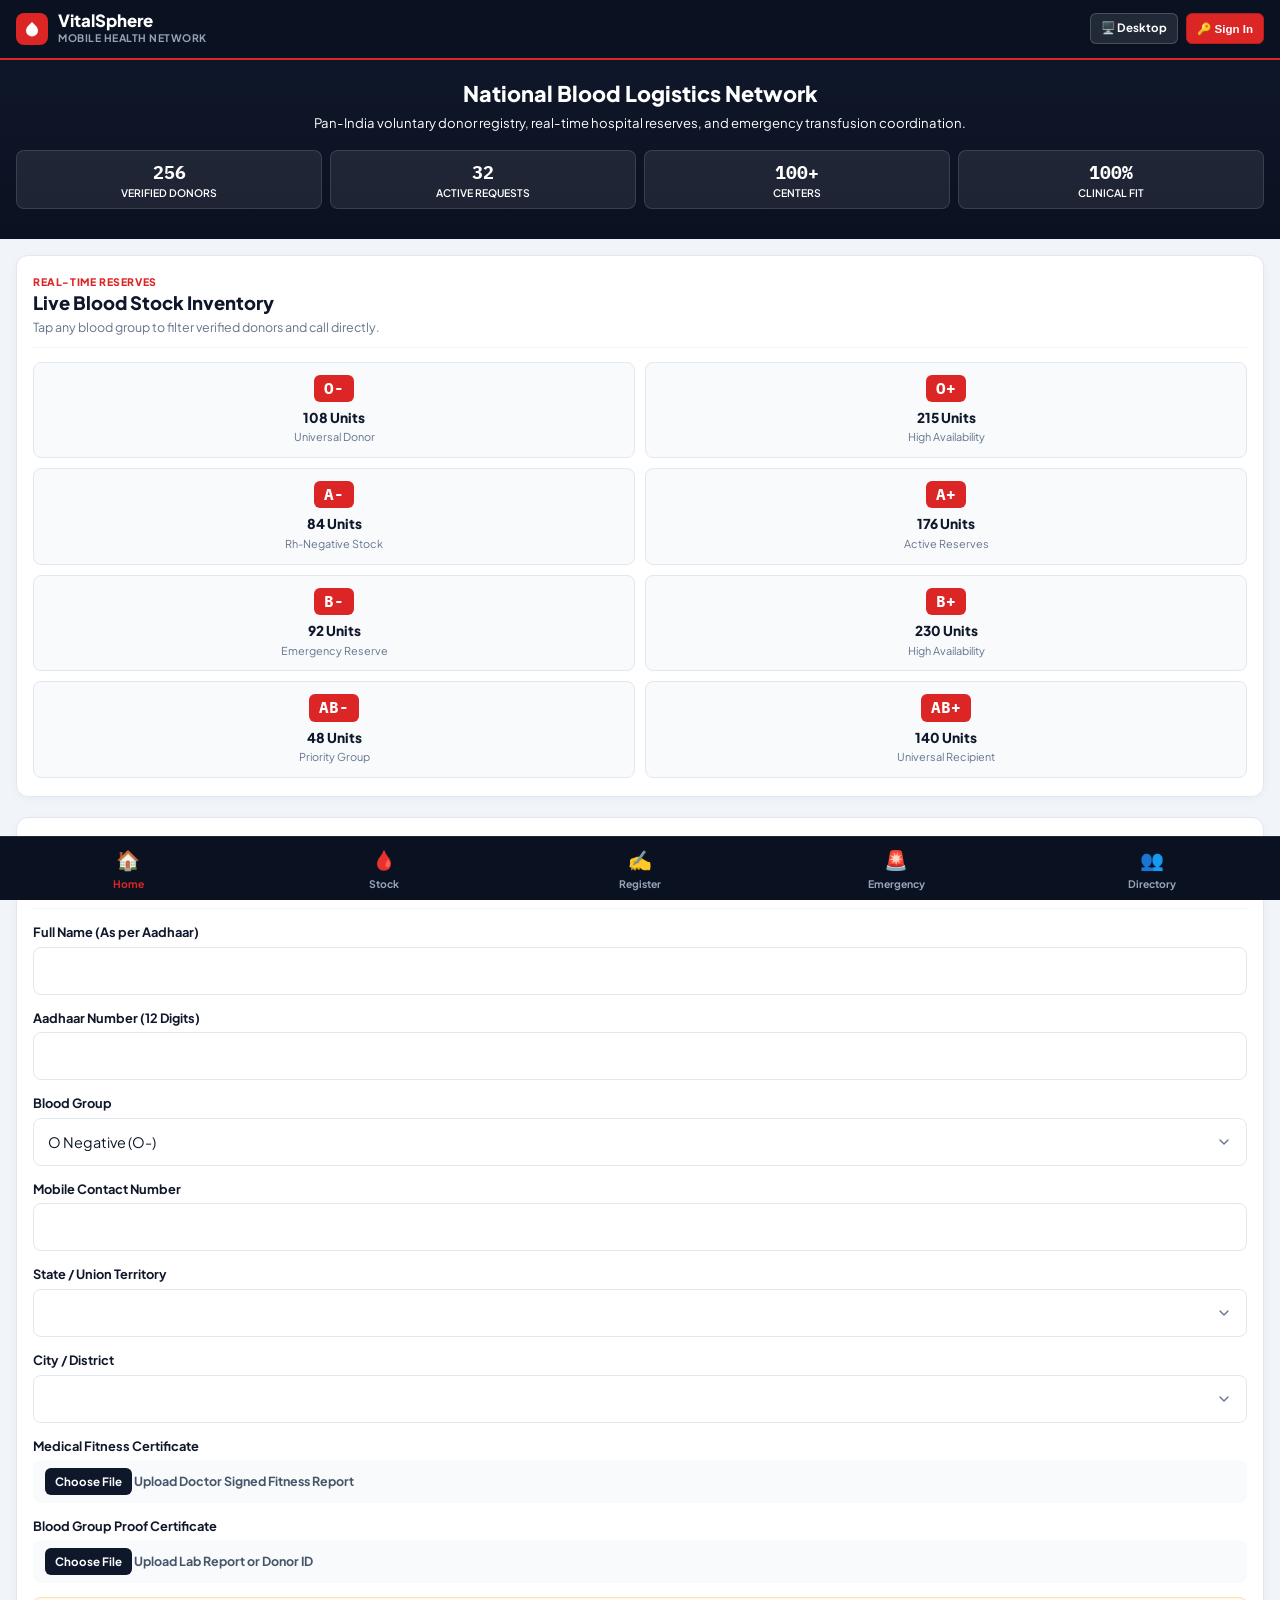
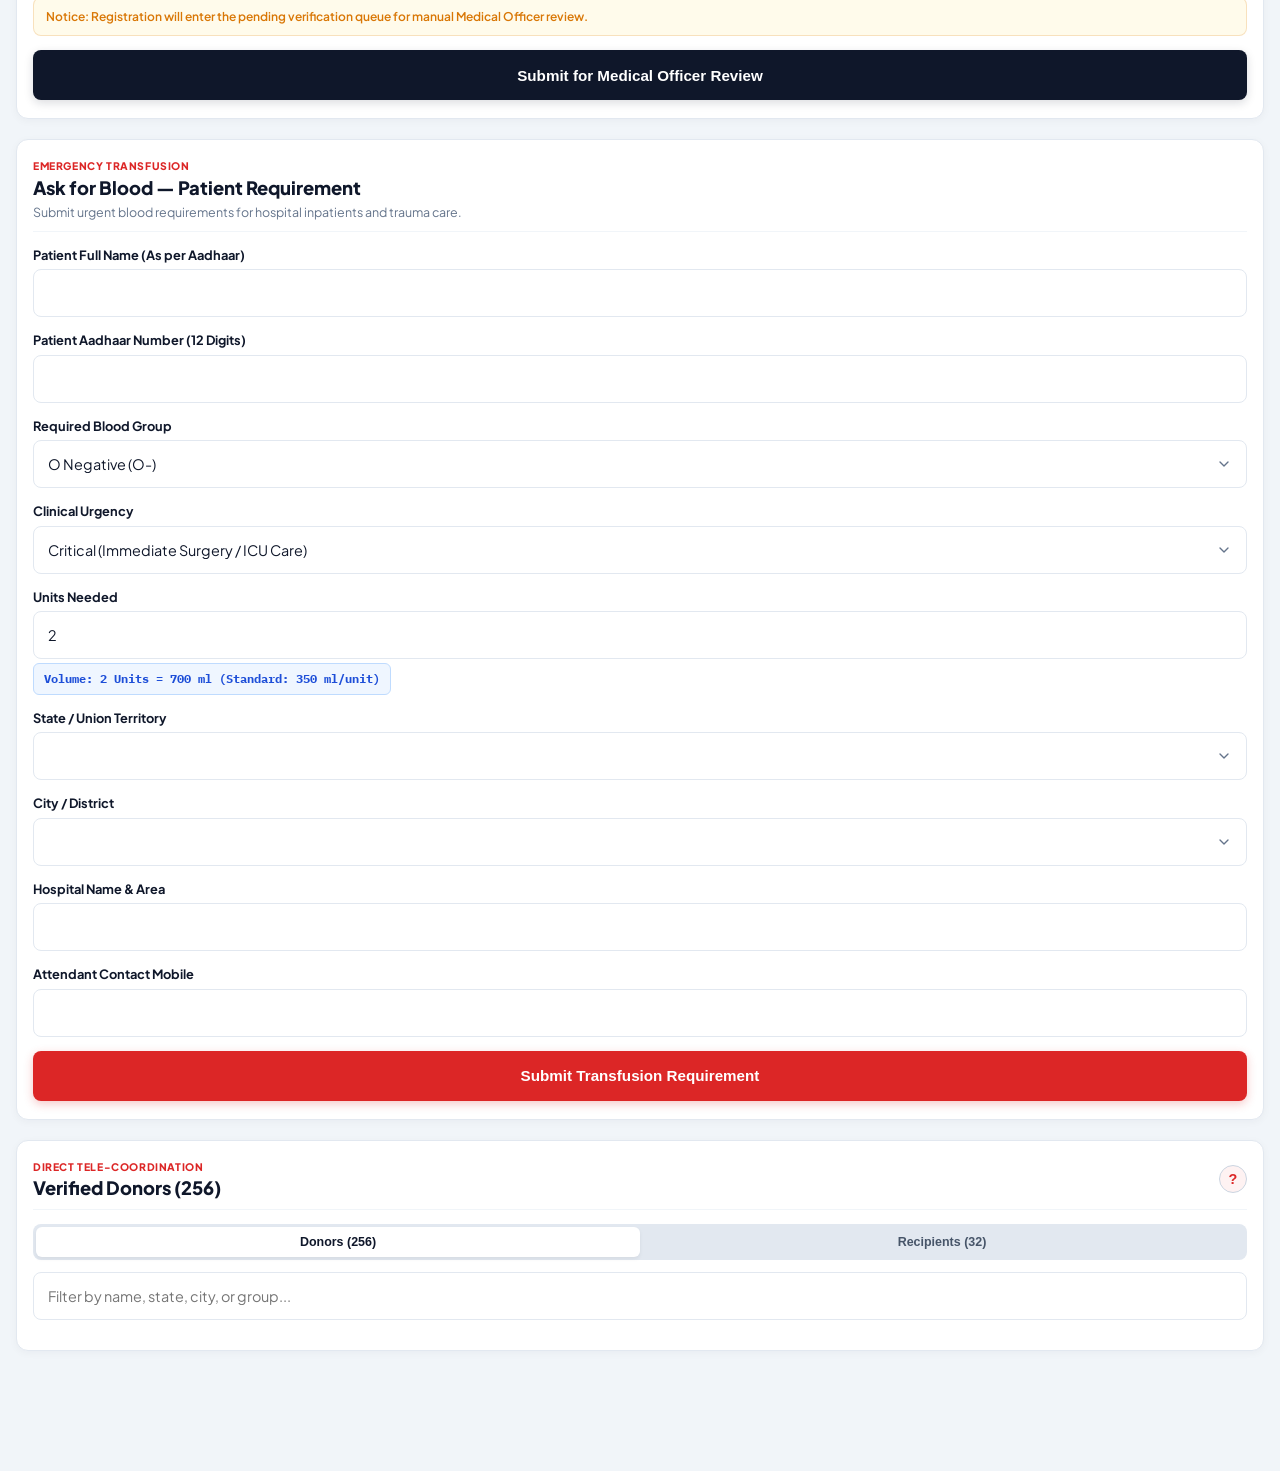
==== public/m/index.html @ 828d8de0 "VitalSphere: Blood Donation & Healthcare Coordination Platform" ====
<!DOCTYPE html>
<html lang="en">
<head>
  <meta charset="UTF-8" />
  <meta name="viewport" content="width=device-width, initial-scale=1.0, maximum-scale=1.0, user-scalable=no, viewport-fit=cover" />
  <title>VitalSphere Mobile — Blood Donation & Logistics</title>

  <link rel="icon" type="image/svg+xml" href="/favicon.svg" />
  <link rel="preconnect" href="https://fonts.googleapis.com" />
  <link rel="preconnect" href="https://fonts.gstatic.com" crossorigin />
  <link href="https://fonts.googleapis.com/css2?family=Plus+Jakarta+Sans:wght@400;500;600;700;800&family=IBM+Plex+Mono:wght@500;600&display=swap" rel="stylesheet" />

  <style>
    :root {
      --navy-950: #0a1120;
      --navy-900: #0f172a;
      --navy-800: #1e293b;
      --slate-600: #475569;
      --slate-500: #64748b;
      --slate-400: #94a3b8;
      --slate-200: #e2e8f0;
      --slate-100: #f1f5f9;
      --slate-50: #f8fafc;
      --white: #ffffff;
      
      --red-600: #dc2626;
      --red-700: #b91c1c;
      --red-50: #fef2f2;
      
      --emerald-600: #059669;
      --emerald-50: #ecfdf5;
      --amber-600: #d97706;
      --amber-50: #fffbeb;
      --sky-600: #0284c7;

      --font-sans: 'Plus Jakarta Sans', -apple-system, BlinkMacSystemFont, "Segoe UI", Roboto, sans-serif;
      --font-mono: 'IBM Plex Mono', monospace;
    }

    * {
      box-sizing: border-box;
      margin: 0;
      padding: 0;
      -webkit-tap-highlight-color: transparent;
    }

    html {
      scroll-behavior: smooth;
    }

    body {
      background-color: #f1f5f9;
      color: var(--navy-900);
      font-family: var(--font-sans);
      line-height: 1.45;
      padding-bottom: 84px; /* Space for bottom tab bar */
      -webkit-font-smoothing: antialiased;
    }

    /* Top App Bar */
    .app-header {
      position: sticky;
      top: 0;
      z-index: 100;
      background: var(--navy-950);
      color: white;
      padding: 12px 16px;
      display: flex;
      align-items: center;
      justify-content: space-between;
      border-bottom: 2px solid var(--red-600);
      box-shadow: 0 2px 10px rgba(0, 0, 0, 0.15);
    }

    .brand-group {
      display: flex;
      align-items: center;
      gap: 10px;
    }

    .brand-icon {
      width: 32px;
      height: 32px;
      background: var(--red-600);
      border-radius: 8px;
      display: flex;
      align-items: center;
      justify-content: center;
    }

    .brand-title {
      font-size: 1.05rem;
      font-weight: 800;
      color: white;
      line-height: 1.1;
    }

    .brand-sub {
      font-size: 0.65rem;
      font-weight: 700;
      color: var(--slate-400);
      letter-spacing: 0.5px;
      text-transform: uppercase;
    }

    .header-actions {
      display: flex;
      gap: 8px;
    }

    .btn-header {
      background: rgba(255, 255, 255, 0.1);
      border: 1px solid rgba(255, 255, 255, 0.18);
      color: white;
      padding: 6px 10px;
      border-radius: 6px;
      font-size: 0.72rem;
      font-weight: 700;
      display: inline-flex;
      align-items: center;
      gap: 4px;
      text-decoration: none;
      cursor: pointer;
    }

    .btn-header.primary {
      background: var(--red-600);
      border-color: var(--red-700);
    }

    /* Authority Bar if active */
    .authority-pill-bar {
      background: #064e3b;
      color: #6ee7b7;
      padding: 8px 16px;
      font-size: 0.75rem;
      font-weight: 700;
      display: none;
      justify-content: space-between;
      align-items: center;
    }

    /* Hero Banner */
    .mobile-hero {
      background: linear-gradient(180deg, var(--navy-900) 0%, var(--navy-950) 100%);
      color: white;
      padding: 20px 16px;
      text-align: center;
    }

    .mobile-hero h1 {
      font-size: 1.35rem;
      font-weight: 800;
      margin-bottom: 6px;
      line-height: 1.25;
    }

    .mobile-hero p {
      font-size: 0.82rem;
      color: var(--slate-300);
      margin-bottom: 14px;
    }

    .stats-scroller {
      display: flex;
      gap: 8px;
      overflow-x: auto;
      padding: 4px 0 10px;
      -webkit-overflow-scrolling: touch;
      scrollbar-width: none;
    }
    .stats-scroller::-webkit-scrollbar { display: none; }

    .stat-chip {
      flex: 1;
      min-width: 95px;
      background: rgba(255, 255, 255, 0.08);
      border: 1px solid rgba(255, 255, 255, 0.12);
      border-radius: 8px;
      padding: 8px 6px;
      text-align: center;
    }

    .stat-chip-num {
      font-size: 1.15rem;
      font-weight: 800;
      color: white;
      font-family: var(--font-mono);
    }

    .stat-chip-lbl {
      font-size: 0.65rem;
      color: var(--slate-300);
      font-weight: 600;
      text-transform: uppercase;
    }

    /* Container */
    .mobile-content {
      padding: 16px;
    }

    /* Section Cards */
    .section-card {
      background: white;
      border-radius: 12px;
      border: 1px solid var(--slate-200);
      padding: 18px 16px;
      margin-bottom: 20px;
      box-shadow: 0 2px 8px rgba(15, 23, 42, 0.04);
      scroll-margin-top: 64px;
    }

    .section-title-wrap {
      margin-bottom: 14px;
      border-bottom: 1px solid var(--slate-100);
      padding-bottom: 10px;
    }

    .sec-tag {
      font-size: 0.65rem;
      font-weight: 800;
      color: var(--red-600);
      text-transform: uppercase;
      letter-spacing: 0.6px;
      display: block;
      margin-bottom: 2px;
    }

    .sec-title {
      font-size: 1.15rem;
      font-weight: 800;
      color: var(--navy-900);
      line-height: 1.25;
    }

    .sec-desc {
      font-size: 0.78rem;
      color: var(--slate-500);
      margin-top: 4px;
    }

    /* Stock Grid */
    .stock-grid {
      display: grid;
      grid-template-columns: 1fr 1fr;
      gap: 10px;
    }

    .stock-card {
      background: var(--slate-50);
      border: 1.5px solid var(--slate-200);
      border-radius: 8px;
      padding: 12px;
      text-align: center;
      cursor: pointer;
      transition: all 0.15s ease;
    }

    .stock-card:active {
      transform: scale(0.97);
      border-color: var(--red-600);
      background: var(--red-50);
    }

    .stock-badge {
      display: inline-block;
      background: var(--red-600);
      color: white;
      font-family: var(--font-mono);
      font-weight: 800;
      font-size: 1rem;
      padding: 2px 10px;
      border-radius: 6px;
      margin-bottom: 6px;
    }

    .stock-units {
      font-size: 0.85rem;
      font-weight: 800;
      color: var(--navy-900);
    }

    .stock-center {
      font-size: 0.68rem;
      color: var(--slate-500);
      margin-top: 2px;
      white-space: nowrap;
      overflow: hidden;
      text-overflow: ellipsis;
    }

    /* Form Fields — 100% Mobile Optimized Vertical Stack */
    .m-form-group {
      margin-bottom: 14px;
    }

    .m-form-group label {
      display: block;
      font-size: 0.8rem;
      font-weight: 700;
      color: var(--navy-900);
      margin-bottom: 5px;
    }

    .m-input, .m-select {
      width: 100%;
      height: 48px;
      padding: 0 14px;
      font-size: 0.9rem;
      font-family: var(--font-sans);
      color: var(--navy-900);
      background: #ffffff;
      border: 1.5px solid var(--slate-200);
      border-radius: 8px;
      box-sizing: border-box;
      -webkit-appearance: none;
      appearance: none;
    }

    .m-select {
      background-image: url("data:image/svg+xml;charset=UTF-8,%3csvg xmlns='http://www.w3.org/2000/svg' viewBox='0 0 24 24' fill='none' stroke='%2364748b' stroke-width='2' stroke-linecap='round' stroke-linejoin='round'%3e%3cpolyline points='6 9 12 15 18 9'%3e%3c/polyline%3e%3c/svg%3e");
      background-repeat: no-repeat;
      background-position: right 14px center;
      background-size: 16px;
      padding-right: 36px;
    }

    .m-input:focus, .m-select:focus {
      outline: none;
      border-color: var(--red-600);
      box-shadow: 0 0 0 3px rgba(220, 38, 38, 0.12);
    }

    .m-file-tile {
      display: flex;
      align-items: center;
      gap: 10px;
      background: var(--slate-50);
      border: 1.5px dashed var(--slate-300);
      border-radius: 8px;
      padding: 12px;
      cursor: pointer;
    }

    .m-file-tile input[type="file"] {
      display: none;
    }

    .m-file-btn {
      background: var(--navy-900);
      color: white;
      padding: 6px 10px;
      border-radius: 6px;
      font-size: 0.72rem;
      font-weight: 700;
      white-space: nowrap;
    }

    .m-file-txt {
      font-size: 0.78rem;
      color: var(--slate-600);
      overflow: hidden;
      text-overflow: ellipsis;
      white-space: nowrap;
    }

    .m-btn-submit {
      width: 100%;
      height: 50px;
      background: var(--navy-900);
      color: white;
      border: none;
      border-radius: 8px;
      font-size: 0.95rem;
      font-weight: 800;
      cursor: pointer;
      display: flex;
      align-items: center;
      justify-content: center;
      gap: 8px;
      margin-top: 10px;
      box-shadow: 0 3px 10px rgba(15, 23, 42, 0.15);
    }

    .m-btn-submit.emergency {
      background: var(--red-600);
      box-shadow: 0 3px 10px rgba(220, 38, 38, 0.25);
    }

    .m-btn-submit:active {
      transform: scale(0.98);
    }

    .vol-helper-pill {
      display: inline-block;
      background: #eff6ff;
      border: 1px solid #bfdbfe;
      color: #1d4ed8;
      font-size: 0.74rem;
      font-weight: 700;
      padding: 6px 10px;
      border-radius: 6px;
      margin-top: 4px;
      font-family: var(--font-mono);
    }

    /* Directory Tabs & Cards */
    .dir-switch {
      display: flex;
      background: var(--slate-200);
      padding: 3px;
      border-radius: 8px;
      margin-bottom: 12px;
    }

    .dir-switch-btn {
      flex: 1;
      padding: 8px 4px;
      font-size: 0.78rem;
      font-weight: 700;
      border: none;
      background: transparent;
      color: var(--slate-600);
      border-radius: 6px;
      cursor: pointer;
      text-align: center;
    }

    .dir-switch-btn.active {
      background: white;
      color: var(--navy-900);
      box-shadow: 0 2px 4px rgba(0,0,0,0.06);
    }

    .donor-card-item {
      background: white;
      border: 1px solid var(--slate-200);
      border-radius: 10px;
      padding: 14px;
      margin-bottom: 10px;
      box-shadow: 0 1px 4px rgba(15, 23, 42, 0.03);
    }

    .d-top-row {
      display: flex;
      justify-content: space-between;
      align-items: flex-start;
      margin-bottom: 8px;
    }

    .d-name {
      font-size: 0.95rem;
      font-weight: 800;
      color: var(--navy-900);
    }

    .d-meta {
      font-size: 0.72rem;
      color: var(--slate-500);
      font-family: var(--font-mono);
      margin-top: 1px;
    }

    .d-bg-badge {
      background: var(--red-600);
      color: white;
      font-weight: 800;
      font-size: 0.9rem;
      padding: 3px 8px;
      border-radius: 6px;
      font-family: var(--font-mono);
    }

    .d-mid-row {
      display: flex;
      flex-wrap: wrap;
      gap: 6px;
      align-items: center;
      margin-bottom: 10px;
    }

    .d-loc-pill {
      background: var(--slate-100);
      color: var(--slate-600);
      font-size: 0.72rem;
      font-weight: 600;
      padding: 3px 8px;
      border-radius: 4px;
    }

    .d-fit-pill {
      font-size: 0.72rem;
      font-weight: 700;
      padding: 3px 8px;
      border-radius: 4px;
      font-family: var(--font-mono);
    }

    .d-fit-pill.fit {
      background: var(--emerald-50);
      color: var(--emerald-600);
      border: 1px solid rgba(5, 150, 105, 0.2);
    }

    .d-fit-pill.borderline {
      background: var(--amber-50);
      color: var(--amber-600);
      border: 1px solid rgba(217, 119, 6, 0.2);
    }

    .btn-call {
      display: inline-flex;
      align-items: center;
      justify-content: center;
      gap: 6px;
      width: 100%;
      height: 40px;
      background: var(--emerald-600);
      color: white;
      text-decoration: none;
      font-size: 0.84rem;
      font-weight: 700;
      border-radius: 6px;
    }

    .btn-call:active {
      background: #047857;
    }

    /* Fixed Bottom Tab Bar */
    .bottom-tab-bar {
      position: fixed;
      bottom: 0;
      left: 0;
      right: 0;
      height: 64px;
      background: var(--navy-950);
      border-top: 1px solid rgba(255, 255, 255, 0.1);
      display: flex;
      justify-content: space-around;
      align-items: center;
      z-index: 1000;
      padding-bottom: env(safe-area-inset-bottom, 0px);
    }

    .tab-item {
      display: flex;
      flex-direction: column;
      align-items: center;
      justify-content: center;
      color: var(--slate-400);
      text-decoration: none;
      font-size: 0.65rem;
      font-weight: 700;
      gap: 3px;
      flex: 1;
      height: 100%;
    }

    .tab-item.active {
      color: var(--red-600);
    }

    .tab-icon {
      font-size: 1.2rem;
    }

    /* Modals / Sheets */
    .sheet-overlay {
      position: fixed;
      top: 0;
      left: 0;
      right: 0;
      bottom: 0;
      background: rgba(10, 17, 32, 0.7);
      backdrop-filter: blur(4px);
      z-index: 2000;
      display: none;
      align-items: flex-end;
    }

    .sheet-card {
      background: #111827;
      color: white;
      width: 100%;
      max-height: 85vh;
      border-top-left-radius: 16px;
      border-top-right-radius: 16px;
      padding: 20px 16px 36px;
      overflow-y: auto;
      box-shadow: 0 -4px 20px rgba(0,0,0,0.3);
    }

    .sheet-head {
      display: flex;
      justify-content: space-between;
      align-items: center;
      margin-bottom: 16px;
      border-bottom: 1px solid rgba(255,255,255,0.1);
      padding-bottom: 10px;
    }

    .sheet-close {
      background: none;
      border: none;
      color: var(--slate-400);
      font-size: 1.5rem;
      cursor: pointer;
    }

    /* CampFlow Keychain inside sheet */
    .keychain-item-mobile {
      display: flex;
      align-items: center;
      gap: 12px;
      padding: 10px 12px;
      background: #1f2937;
      border: 1px solid #374151;
      border-radius: 8px;
      margin-bottom: 8px;
      cursor: pointer;
    }

    .keychain-item-mobile:active {
      background: #374151;
      border-color: #38bdf8;
    }

    .k-avatar {
      width: 34px;
      height: 34px;
      border-radius: 50%;
      display: flex;
      align-items: center;
      justify-content: center;
      font-weight: 800;
      font-size: 0.85rem;
      color: white;
    }

    .k-info {
      flex: 1;
      min-width: 0;
    }

    .k-name {
      font-size: 0.82rem;
      font-weight: 700;
      color: white;
      white-space: nowrap;
      overflow: hidden;
      text-overflow: ellipsis;
    }

    .k-mail {
      font-size: 0.68rem;
      color: var(--slate-400);
    }

    .k-role-badge {
      font-size: 0.65rem;
      font-weight: 800;
      padding: 2px 6px;
      border-radius: 4px;
      font-family: var(--font-mono);
      background: rgba(56, 189, 248, 0.15);
      color: #38bdf8;
    }

    /* Explainer modal */
    .explainer-box {
      background: white;
      color: var(--navy-900);
      width: 90%;
      max-width: 440px;
      margin: auto;
      border-radius: 12px;
      padding: 20px;
      box-shadow: 0 10px 25px rgba(0,0,0,0.3);
    }
  </style>
</head>
<body>

  <!-- Top Mobile App Bar -->
  <header class="app-header">
    <div class="brand-group">
      <div class="brand-icon">
        <svg width="18" height="18" viewBox="0 0 24 24" fill="white"><path d="M12 2.69l5.66 5.66a8 8 0 1 1-11.31 0z"/></svg>
      </div>
      <div>
        <div class="brand-title">VitalSphere</div>
        <div class="brand-sub">Mobile Health Network</div>
      </div>
    </div>
    <div class="header-actions">
      <a href="/?view=desktop" class="btn-header" title="Switch to Full Desktop Version">🖥️ Desktop</a>
      <button class="btn-header primary" onclick="openMobileLogin()">🔑 Sign In</button>
    </div>
  </header>

  <!-- Authority Banner (Active Session) -->
  <div class="authority-pill-bar" id="mAuthorityBar">
    <span id="mAuthorityText">Signed in: Chief Medical Officer</span>
    <button onclick="openMobileReviewModal()" style="background:#059669; border:none; color:white; padding:4px 8px; border-radius:4px; font-size:0.7rem; font-weight:800;">
      🩺 Review Desk (<span id="mPendingCount">5</span>)
    </button>
  </div>

  <!-- Mobile Hero -->
  <section class="mobile-hero" id="home">
    <h1>National Blood Logistics Network</h1>
    <p>Pan-India voluntary donor registry, real-time hospital reserves, and emergency transfusion coordination.</p>
    
    <div class="stats-scroller">
      <div class="stat-chip">
        <div class="stat-chip-num">256</div>
        <div class="stat-chip-lbl">Verified Donors</div>
      </div>
      <div class="stat-chip">
        <div class="stat-chip-num">32</div>
        <div class="stat-chip-lbl">Active Requests</div>
      </div>
      <div class="stat-chip">
        <div class="stat-chip-num">100+</div>
        <div class="stat-chip-lbl">Centers</div>
      </div>
      <div class="stat-chip">
        <div class="stat-chip-num">100%</div>
        <div class="stat-chip-lbl">Clinical Fit</div>
      </div>
    </div>
  </section>

  <!-- Main Content Areas -->
  <main class="mobile-content">

    <!-- 1. LIVE BLOOD STOCK -->
    <section class="section-card" id="inventory">
      <div class="section-title-wrap">
        <span class="sec-tag">Real-Time Reserves</span>
        <h2 class="sec-title">Live Blood Stock Inventory</h2>
        <p class="sec-desc">Tap any blood group to filter verified donors and call directly.</p>
      </div>

      <div class="stock-grid">
        <div class="stock-card" onclick="filterDirectoryByGroup('O-')">
          <span class="stock-badge">O-</span>
          <div class="stock-units">108 Units</div>
          <div class="stock-center">Universal Donor</div>
        </div>
        <div class="stock-card" onclick="filterDirectoryByGroup('O+')">
          <span class="stock-badge">O+</span>
          <div class="stock-units">215 Units</div>
          <div class="stock-center">High Availability</div>
        </div>
        <div class="stock-card" onclick="filterDirectoryByGroup('A-')">
          <span class="stock-badge">A-</span>
          <div class="stock-units">84 Units</div>
          <div class="stock-center">Rh-Negative Stock</div>
        </div>
        <div class="stock-card" onclick="filterDirectoryByGroup('A+')">
          <span class="stock-badge">A+</span>
          <div class="stock-units">176 Units</div>
          <div class="stock-center">Active Reserves</div>
        </div>
        <div class="stock-card" onclick="filterDirectoryByGroup('B-')">
          <span class="stock-badge">B-</span>
          <div class="stock-units">92 Units</div>
          <div class="stock-center">Emergency Reserve</div>
        </div>
        <div class="stock-card" onclick="filterDirectoryByGroup('B+')">
          <span class="stock-badge">B+</span>
          <div class="stock-units">230 Units</div>
          <div class="stock-center">High Availability</div>
        </div>
        <div class="stock-card" onclick="filterDirectoryByGroup('AB-')">
          <span class="stock-badge">AB-</span>
          <div class="stock-units">48 Units</div>
          <div class="stock-center">Priority Group</div>
        </div>
        <div class="stock-card" onclick="filterDirectoryByGroup('AB+')">
          <span class="stock-badge">AB+</span>
          <div class="stock-units">140 Units</div>
          <div class="stock-center">Universal Recipient</div>
        </div>
      </div>
    </section>

    <!-- 2. DONOR REGISTRATION FORM (Optimized Vertical Stack) -->
    <section class="section-card" id="register">
      <div class="section-title-wrap">
        <span class="sec-tag">Save Lives</span>
        <h2 class="sec-title">Voluntary Donor Registration</h2>
        <p class="sec-desc">Submit your details and verification certificates. Registration enters the Medical Officer review queue.</p>
      </div>

      <form id="mDonorForm" onsubmit="handleMobileDonorSubmit(event)">
        <div class="m-form-group">
          <label>Full Name (As per Aadhaar)</label>
          <input type="text" class="m-input" id="mDonorName" required />
        </div>

        <div class="m-form-group">
          <label>Aadhaar Number (12 Digits)</label>
          <input type="text" class="m-input" id="mDonorAadhaar" inputmode="numeric" pattern="[0-9]{12}" maxlength="12" required />
        </div>

        <div class="m-form-group">
          <label>Blood Group</label>
          <select class="m-select" id="mDonorGroup">
            <option value="O-">O Negative (O-)</option>
            <option value="O+">O Positive (O+)</option>
            <option value="A-">A Negative (A-)</option>
            <option value="A+">A Positive (A+)</option>
            <option value="B-">B Negative (B-)</option>
            <option value="B+">B Positive (B+)</option>
            <option value="AB-">AB Negative (AB-)</option>
            <option value="AB+">AB Positive (AB+)</option>
          </select>
        </div>

        <div class="m-form-group">
          <label>Mobile Contact Number</label>
          <input type="tel" class="m-input" id="mDonorMobile" inputmode="tel" required />
        </div>

        <!-- Pan-India Dropdowns -->
        <div class="m-form-group">
          <label>State / Union Territory</label>
          <select class="m-select" id="mDonorState" onchange="populateMobileCities('mDonorState', 'mDonorCity')">
            <!-- Dynamically populated -->
          </select>
        </div>

        <div class="m-form-group">
          <label>City / District</label>
          <select class="m-select" id="mDonorCity">
            <!-- Dynamically populated -->
          </select>
        </div>

        <div class="m-form-group">
          <label>Medical Fitness Certificate</label>
          <label class="m-file-tile">
            <span class="m-file-btn">Choose File</span>
            <span class="m-file-txt" id="mMedCertTxt">Upload Doctor Signed Fitness Report</span>
            <input type="file" id="mDonorMedCert" accept=".pdf,.png,.jpg,.jpeg" onchange="updateMFileTxt(this, 'mMedCertTxt')" required />
          </label>
        </div>

        <div class="m-form-group">
          <label>Blood Group Proof Certificate</label>
          <label class="m-file-tile">
            <span class="m-file-btn">Choose File</span>
            <span class="m-file-txt" id="mBloodProofTxt">Upload Lab Report or Donor ID</span>
            <input type="file" id="mDonorBloodProof" accept=".pdf,.png,.jpg,.jpeg" onchange="updateMFileTxt(this, 'mBloodProofTxt')" required />
          </label>
        </div>

        <div style="background:var(--amber-50); border:1px solid rgba(217,119,6,0.2); color:var(--amber-600); padding:10px 12px; border-radius:8px; font-size:0.75rem; font-weight:600; margin-bottom:14px;">
          Notice: Registration will enter the pending verification queue for manual Medical Officer review.
        </div>

        <button type="submit" class="m-btn-submit">Submit for Medical Officer Review</button>
        <div id="mDonorFeedback" style="display:none; margin-top:12px; font-size:0.8rem; font-weight:700;"></div>
      </form>
    </section>

    <!-- 3. EMERGENCY TRANSFUSION REQUEST (Optimized Vertical Stack) -->
    <section class="section-card" id="request">
      <div class="section-title-wrap">
        <span class="sec-tag" style="color:var(--red-600);">Emergency Transfusion</span>
        <h2 class="sec-title">Ask for Blood — Patient Requirement</h2>
        <p class="sec-desc">Submit urgent blood requirements for hospital inpatients and trauma care.</p>
      </div>

      <form id="mReqForm" onsubmit="handleMobileReqSubmit(event)">
        <div class="m-form-group">
          <label>Patient Full Name (As per Aadhaar)</label>
          <input type="text" class="m-input" id="mReqPatient" required />
        </div>

        <div class="m-form-group">
          <label>Patient Aadhaar Number (12 Digits)</label>
          <input type="text" class="m-input" id="mReqAadhaar" inputmode="numeric" pattern="[0-9]{12}" maxlength="12" required />
        </div>

        <div class="m-form-group">
          <label>Required Blood Group</label>
          <select class="m-select" id="mReqGroup">
            <option value="O-">O Negative (O-)</option>
            <option value="O+">O Positive (O+)</option>
            <option value="A-">A Negative (A-)</option>
            <option value="A+">A Positive (A+)</option>
            <option value="B-">B Negative (B-)</option>
            <option value="B+">B Positive (B+)</option>
            <option value="AB-">AB Negative (AB-)</option>
            <option value="AB+">AB Positive (AB+)</option>
          </select>
        </div>

        <div class="m-form-group">
          <label>Clinical Urgency</label>
          <select class="m-select" id="mReqUrgency">
            <option value="CRITICAL">Critical (Immediate Surgery / ICU Care)</option>
            <option value="URGENT">Urgent (Transfusion required within 6 hours)</option>
            <option value="ROUTINE">Routine (Scheduled Replacement / Thalassemia)</option>
          </select>
        </div>

        <div class="m-form-group">
          <label>Units Needed</label>
          <input type="number" class="m-input" id="mReqUnits" value="2" min="1" max="10" oninput="updateMUnitVolume(this.value)" required />
          <div class="vol-helper-pill" id="mUnitVolTxt">Volume: 2 Units = 700 ml (Standard: 350 ml/unit)</div>
        </div>

        <div class="m-form-group">
          <label>State / Union Territory</label>
          <select class="m-select" id="mReqState" onchange="populateMobileCities('mReqState', 'mReqCity')">
            <!-- Dynamically populated -->
          </select>
        </div>

        <div class="m-form-group">
          <label>City / District</label>
          <select class="m-select" id="mReqCity">
            <!-- Dynamically populated -->
          </select>
        </div>

        <div class="m-form-group">
          <label>Hospital Name & Area</label>
          <input type="text" class="m-input" id="mReqHospital" required />
        </div>

        <div class="m-form-group">
          <label>Attendant Contact Mobile</label>
          <input type="tel" class="m-input" id="mReqMobile" inputmode="tel" required />
        </div>

        <button type="submit" class="m-btn-submit emergency">Submit Transfusion Requirement</button>
        <div id="mReqFeedback" style="display:none; margin-top:12px; font-size:0.8rem; font-weight:700;"></div>
      </form>
    </section>

    <!-- 4. DIRECTORY (256 Donors & 32 Recipients) -->
    <section class="section-card" id="directory">
      <div class="section-title-wrap">
        <div style="display:flex; justify-content:space-between; align-items:center;">
          <div>
            <span class="sec-tag">Direct Tele-Coordination</span>
            <h2 class="sec-title" id="mDirHeading">Verified Donors (256)</h2>
          </div>
          <button onclick="openExplainerModal()" style="border:1px solid #cbd5e1; background:var(--red-50); color:var(--red-600); width:28px; height:28px; border-radius:50%; font-weight:800; font-size:0.9rem;" title="What is FIT (Hb / Rest)?">?</button>
        </div>
      </div>

      <div class="dir-switch">
        <button class="dir-switch-btn active" id="mTabDonors" onclick="switchMobileDirectory('donors')">Donors (256)</button>
        <button class="dir-switch-btn" id="mTabRecipients" onclick="switchMobileDirectory('recipients')">Recipients (32)</button>
      </div>

      <div class="m-form-group" style="margin-bottom:12px;">
        <input type="text" class="m-input" id="mDirSearch" placeholder="Filter by name, state, city, or group..." oninput="filterMobileDirectory()" />
      </div>

      <div id="mDirList">
        <!-- Rendered via JavaScript -->
      </div>
    </section>

  </main>

  <!-- Bottom Mobile Tab Bar -->
  <nav class="bottom-tab-bar">
    <a href="#home" class="tab-item active" onclick="setActiveTab(this)">
      <span class="tab-icon">🏠</span>
      <span>Home</span>
    </a>
    <a href="#inventory" class="tab-item" onclick="setActiveTab(this)">
      <span class="tab-icon">🩸</span>
      <span>Stock</span>
    </a>
    <a href="#register" class="tab-item" onclick="setActiveTab(this)">
      <span class="tab-icon">✍️</span>
      <span>Register</span>
    </a>
    <a href="#request" class="tab-item" onclick="setActiveTab(this)">
      <span class="tab-icon">🚨</span>
      <span>Emergency</span>
    </a>
    <a href="#directory" class="tab-item" onclick="setActiveTab(this)">
      <span class="tab-icon">👥</span>
      <span>Directory</span>
    </a>
  </nav>

  <!-- CAMPFLOW STYLE SAVED PASSWORDS KEYCHAIN BOTTOM SHEET -->
  <div class="sheet-overlay" id="mKeychainSheet">
    <div class="sheet-card">
      <div class="sheet-head">
        <div style="display:flex; align-items:center; gap:8px;">
          <span style="font-size:1.1rem;">🔑</span>
          <div>
            <div style="font-size:0.95rem; font-weight:800;">Saved Accounts Keychain</div>
            <div style="font-size:0.68rem; color:#38bdf8;">Tap any account to instantly autofill & log in</div>
          </div>
        </div>
        <button class="sheet-close" onclick="closeMobileLogin()">&times;</button>
      </div>

      <!-- Authority Staff -->
      <div style="font-size:0.68rem; font-weight:800; color:var(--slate-400); text-transform:uppercase; margin:8px 0 6px;">Medical & Hospital Authorities (5)</div>

      <div class="keychain-item-mobile" onclick="selectMobileAccount('doctor.sharma@vitalsphere.gov.in', 'Chief Medical Officer', 'MEDICAL_OFFICER')">
        <div class="k-avatar" style="background:#059669;">D</div>
        <div class="k-info">
          <div class="k-name">Dr. Rajesh Sharma</div>
          <div class="k-mail">doctor.sharma@vitalsphere.gov.in</div>
        </div>
        <div class="k-role-badge" style="color:#34d399; background:rgba(52,211,153,0.15);">DOCTOR</div>
      </div>

      <div class="keychain-item-mobile" onclick="selectMobileAccount('admin@vitalsphere.gov.in', 'Super Administrator', 'SUPER_ADMIN')">
        <div class="k-avatar" style="background:#0284c7;">A</div>
        <div class="k-info">
          <div class="k-name">Super Administrator</div>
          <div class="k-mail">admin@vitalsphere.gov.in</div>
        </div>
        <div class="k-role-badge">ADMIN</div>
      </div>

      <div class="keychain-item-mobile" onclick="selectMobileAccount('dho.vizag@vitalsphere.gov.in', 'District Health Officer', 'DISTRICT_AUTHORITY')">
        <div class="k-avatar" style="background:#d97706;">O</div>
        <div class="k-info">
          <div class="k-name">District Health Officer</div>
          <div class="k-mail">dho.vizag@vitalsphere.gov.in</div>
        </div>
        <div class="k-role-badge" style="color:#fbbf24; background:rgba(251,191,36,0.15);">OFFICER</div>
      </div>

      <div class="keychain-item-mobile" onclick="selectMobileAccount('bloodbank.vizag@vitalsphere.gov.in', 'Blood Bank Admin', 'BLOOD_BANK_ADMIN')">
        <div class="k-avatar" style="background:#8b5cf6;">B</div>
        <div class="k-info">
          <div class="k-name">Blood Bank Administrator</div>
          <div class="k-mail">bloodbank.vizag@vitalsphere.gov.in</div>
        </div>
        <div class="k-role-badge" style="color:#c084fc; background:rgba(192,132,252,0.15);">BLOOD BANK</div>
      </div>

      <div class="keychain-item-mobile" onclick="selectMobileAccount('organizer.ap@vitalsphere.gov.in', 'Camp Coordinator', 'CAMP_ORGANIZER')">
        <div class="k-avatar" style="background:#dc2626;">C</div>
        <div class="k-info">
          <div class="k-name">Camp Coordinator (Red Cross)</div>
          <div class="k-mail">organizer.ap@vitalsphere.gov.in</div>
        </div>
        <div class="k-role-badge" style="color:#f87171; background:rgba(248,113,113,0.15);">CAMP</div>
      </div>

      <!-- Citizens & Donors -->
      <div style="font-size:0.68rem; font-weight:800; color:var(--slate-400); text-transform:uppercase; margin:14px 0 6px;">Citizen Donors & Patients (5)</div>

      <div class="keychain-item-mobile" onclick="selectMobileAccount('donor1.rajesh@vitalsphere.demo', 'K. Rajesh Kumar (O-)', 'DONOR')">
        <div class="k-avatar" style="background:#475569;">R</div>
        <div class="k-info">
          <div class="k-name">K. Rajesh Kumar (O-)</div>
          <div class="k-mail">donor1.rajesh@vitalsphere.demo</div>
        </div>
        <div class="k-role-badge" style="color:#94a3b8; background:rgba(148,163,184,0.15);">DONOR</div>
      </div>

      <div class="keychain-item-mobile" onclick="selectMobileAccount('donor2.ananya@vitalsphere.demo', 'M. Ananya Rao (B+)', 'DONOR')">
        <div class="k-avatar" style="background:#475569;">A</div>
        <div class="k-info">
          <div class="k-name">M. Ananya Rao (B+)</div>
          <div class="k-mail">donor2.ananya@vitalsphere.demo</div>
        </div>
        <div class="k-role-badge" style="color:#94a3b8; background:rgba(148,163,184,0.15);">DONOR</div>
      </div>

      <div class="keychain-item-mobile" onclick="selectMobileAccount('donor3.suresh@vitalsphere.demo', 'P. Suresh Varma (A+)', 'DONOR')">
        <div class="k-avatar" style="background:#475569;">S</div>
        <div class="k-info">
          <div class="k-name">P. Suresh Varma (A+)</div>
          <div class="k-mail">donor3.suresh@vitalsphere.demo</div>
        </div>
        <div class="k-role-badge" style="color:#94a3b8; background:rgba(148,163,184,0.15);">DONOR</div>
      </div>

      <div class="keychain-item-mobile" onclick="selectMobileAccount('donor4.sneha@vitalsphere.demo', 'B. Sneha Naidu (AB+)', 'DONOR')">
        <div class="k-avatar" style="background:#475569;">S</div>
        <div class="k-info">
          <div class="k-name">B. Sneha Naidu (AB+)</div>
          <div class="k-mail">donor4.sneha@vitalsphere.demo</div>
        </div>
        <div class="k-role-badge" style="color:#94a3b8; background:rgba(148,163,184,0.15);">DONOR</div>
      </div>

      <div class="keychain-item-mobile" onclick="selectMobileAccount('patient.tarun@vitalsphere.demo', 'D. Tarun (Attendant)', 'RECIPIENT')">
        <div class="k-avatar" style="background:#475569;">T</div>
        <div class="k-info">
          <div class="k-name">D. Tarun (Attendant)</div>
          <div class="k-mail">patient.tarun@vitalsphere.demo</div>
        </div>
        <div class="k-role-badge" style="color:#94a3b8; background:rgba(148,163,184,0.15);">RECIPIENT</div>
      </div>
    </div>
  </div>

  <!-- Medical Review Sheet for Authorities -->
  <div class="sheet-overlay" id="mReviewSheet">
    <div class="sheet-card">
      <div class="sheet-head">
        <div>
          <div style="font-size:0.95rem; font-weight:800;">Medical Officer Verification Desk</div>
          <div style="font-size:0.68rem; color:#34d399;">Review uploaded certificates and approve donors</div>
        </div>
        <button class="sheet-close" onclick="closeMobileReviewModal()">&times;</button>
      </div>

      <div id="mPendingList">
        <!-- Dynamically rendered pending queue -->
      </div>
    </div>
  </div>

  <!-- Clinical Status Explainer Modal -->
  <div class="sheet-overlay" id="mExplainerModal" style="align-items:center;">
    <div class="explainer-box">
      <div style="display:flex; justify-content:space-between; align-items:center; margin-bottom:12px;">
        <h3 style="font-size:1.05rem; font-weight:800; color:var(--navy-900);">Clinical Status Guide</h3>
        <button onclick="closeExplainerModal()" style="border:none; background:none; font-size:1.3rem; cursor:pointer;">&times;</button>
      </div>
      <div style="font-size:0.82rem; color:var(--slate-600); line-height:1.5;">
        <p style="margin-bottom:8px;"><strong>What does FIT (Hb: 13.1 g/dL, Rest: 133d) mean?</strong></p>
        <div style="background:var(--slate-50); border:1px solid var(--slate-200); padding:10px; border-radius:6px; margin-bottom:10px;">
          <p>• <strong>FIT</strong>: The donor has successfully passed pre-donation medical screening, vitals check, and serology verification.</p>
          <p style="margin-top:4px;">• <strong>Hb: 13.1 g/dL (Hemoglobin)</strong>: NBTC / NACO mandatory minimum standard is <strong>12.5 g/dL</strong>. 13.1 g/dL confirms healthy oxygen-carrying capacity.</p>
          <p style="margin-top:4px;">• <strong>Rest: 133d (Cooldown Interval)</strong>: Mandatory recovery interval between whole blood donations is <strong>90 days</strong> for male donors and <strong>120 days</strong> for female donors. 133 days confirms full clinical recuperation.</p>
        </div>
        <p style="font-size:0.75rem; color:var(--slate-500);">All donors undergo mandatory physical examination by a registered Medical Officer prior to phlebotomy.</p>
      </div>
    </div>
  </div>

  <!-- Shared Directory Data Script -->
  <script type="module">
    import { INDIA_STATES_DATA, fullDonorsList, fullRecipientsList } from '/directory-data.js';

    let currentTab = 'donors';
    let currentFilterGroup = null;

    // Pending review queue for authorities
    window.pendingDonors = [
      { id: "P-101", name: "K. Rajesh Kumar", aadhaar: "XXXX-XXXX-4512", group: "O-", cert: "fitness_report_dr_reddy.pdf", proof: "lab_report_blood_card.pdf", st: "Andhra Pradesh", city: "Visakhapatnam" },
      { id: "P-102", name: "M. Ananya Rao", aadhaar: "XXXX-XXXX-8921", group: "B+", cert: "apollo_health_clearance.pdf", proof: "donor_identity_card.pdf", st: "Karnataka", city: "Bengaluru" },
      { id: "P-103", name: "P. Suresh Varma", aadhaar: "XXXX-XXXX-3341", group: "A+", cert: "fitness_nov_check.pdf", proof: "pathology_group_report.pdf", st: "Maharashtra", city: "Mumbai" },
      { id: "P-104", name: "B. Sneha Naidu", aadhaar: "XXXX-XXXX-6712", group: "AB+", cert: "ggh_medical_officer_cert.pdf", proof: "red_cross_donor_badge.pdf", st: "Telangana", city: "Hyderabad" },
      { id: "P-105", name: "D. Tarun Chowdary", aadhaar: "XXXX-XXXX-9901", group: "O+", cert: "clinical_fitness_cert.pdf", proof: "diagnostic_card.pdf", st: "Delhi NCR", city: "New Delhi" }
    ];

    // Populate Pan-India State and City Selectors
    window.populateMobileCities = function(stateSelectId, citySelectId) {
      const stateSel = document.getElementById(stateSelectId);
      const citySel = document.getElementById(citySelectId);
      const chosenState = stateSel.value;
      const cities = INDIA_STATES_DATA[chosenState] || [];
      
      citySel.innerHTML = '';
      cities.forEach(c => {
        const opt = document.createElement('option');
        opt.value = c;
        opt.textContent = c;
        citySel.appendChild(opt);
      });
    };

    function initMobilePanIndia() {
      const states = Object.keys(INDIA_STATES_DATA);
      ['mDonorState', 'mReqState'].forEach(id => {
        const sel = document.getElementById(id);
        if (!sel) return;
        sel.innerHTML = '';
        states.forEach(s => {
          const opt = document.createElement('option');
          opt.value = s;
          opt.textContent = s;
          sel.appendChild(opt);
        });
      });
      populateMobileCities('mDonorState', 'mDonorCity');
      populateMobileCities('mReqState', 'mReqCity');
    }

    // Render Directory
    window.renderMobileDirectory = function() {
      const listEl = document.getElementById('mDirList');
      const search = (document.getElementById('mDirSearch').value || '').toLowerCase().trim();

      if (currentTab === 'donors') {
        let donors = fullDonorsList;
        if (currentFilterGroup) {
          donors = donors.filter(d => d.bloodGroup === currentFilterGroup);
        }
        if (search) {
          donors = donors.filter(d => 
            d.name.toLowerCase().includes(search) || 
            d.bloodGroup.toLowerCase().includes(search) ||
            d.city.toLowerCase().includes(search) ||
            d.state.toLowerCase().includes(search)
          );
        }

        document.getElementById('mDirHeading').innerText = `Verified Donors (${donors.length})`;

        listEl.innerHTML = donors.map(d => `
          <div class="donor-card-item">
            <div class="d-top-row">
              <div>
                <div class="d-name">${d.name}</div>
                <div class="d-meta">Aadhaar: ${d.aadhaar} • ${d.id}</div>
              </div>
              <span class="d-bg-badge">${d.bloodGroup}</span>
            </div>
            <div class="d-mid-row">
              <span class="d-loc-pill">📍 ${d.city}, ${d.state}</span>
              <span class="d-fit-pill ${d.fitClass}" onclick="openExplainerModal()">${d.healthStatus} ℹ️</span>
            </div>
            <a href="tel:${d.mobile}" class="btn-call">
              <span>📞</span> Call Donor (${d.mobile})
            </a>
          </div>
        `).join('');

      } else {
        let recs = fullRecipientsList;
        if (search) {
          recs = recs.filter(r => 
            r.patientName.toLowerCase().includes(search) || 
            r.bloodGroup.toLowerCase().includes(search) ||
            r.city.toLowerCase().includes(search) ||
            r.hospital.toLowerCase().includes(search)
          );
        }

        document.getElementById('mDirHeading').innerText = `Recipients Who Want Blood (${recs.length})`;

        listEl.innerHTML = recs.map(r => `
          <div class="donor-card-item" style="border-left:4px solid ${r.urgency === 'CRITICAL' ? 'var(--red-600)' : 'var(--amber-600)'};">
            <div class="d-top-row">
              <div>
                <div class="d-name">${r.patientName}</div>
                <div class="d-meta">Aadhaar: ${r.aadhaar} • ${r.id}</div>
              </div>
              <span class="d-bg-badge">${r.bloodGroup}</span>
            </div>
            <div class="d-mid-row">
              <span class="d-loc-pill">🏥 ${r.hospital}</span>
              <span class="d-loc-pill">🩸 ${r.units}</span>
              <span class="d-fit-pill ${r.urgency === 'CRITICAL' ? 'borderline' : 'fit'}">${r.urgency}</span>
            </div>
            <a href="tel:${r.contact}" class="btn-call" style="background:var(--navy-900);">
              <span>📞</span> Contact Attendant (${r.contact})
            </a>
          </div>
        `).join('');
      }
    };

    window.switchMobileDirectory = function(tab) {
      currentTab = tab;
      currentFilterGroup = null;
      document.getElementById('mTabDonors').classList.toggle('active', tab === 'donors');
      document.getElementById('mTabRecipients').classList.toggle('active', tab === 'recipients');
      renderMobileDirectory();
    };

    window.filterDirectoryByGroup = function(grp) {
      currentTab = 'donors';
      currentFilterGroup = grp;
      document.getElementById('mTabDonors').classList.add('active');
      document.getElementById('mTabRecipients').classList.remove('active');
      renderMobileDirectory();
      document.getElementById('directory').scrollIntoView({ behavior: 'smooth' });
    };

    window.filterMobileDirectory = function() {
      renderMobileDirectory();
    };

    window.updateMUnitVolume = function(val) {
      const units = parseInt(val) || 1;
      const ml = units * 350;
      document.getElementById('mUnitVolTxt').innerText = `Volume: ${units} Unit${units > 1 ? 's' : ''} = ${ml} ml (Standard: 350 ml/unit)`;
    };

    window.updateMFileTxt = function(input, textId) {
      if (input.files && input.files[0]) {
        document.getElementById(textId).innerText = `Selected: ${input.files[0].name}`;
      }
    };

    // Form handlers
    window.handleMobileDonorSubmit = function(e) {
      e.preventDefault();
      const name = document.getElementById('mDonorName').value;
      const aadhaar = document.getElementById('mDonorAadhaar').value;
      const grp = document.getElementById('mDonorGroup').value;
      const st = document.getElementById('mDonorState').value;
      const city = document.getElementById('mDonorCity').value;
      const fb = document.getElementById('mDonorFeedback');

      fb.style.display = 'block';
      fb.style.color = 'var(--emerald-600)';
      fb.innerHTML = `✓ Registered <strong>${name}</strong> (${grp}) in ${city}, ${st}!<br/>Aadhaar: ${aadhaar.slice(0,4)}-XXXX-${aadhaar.slice(8)}. Record queued for Medical Officer clearance.`;

      // Add to pending review queue
      window.pendingDonors.unshift({
        id: `P-${100 + window.pendingDonors.length + 1}`,
        name: name,
        aadhaar: `XXXX-XXXX-${aadhaar.slice(8)}`,
        group: grp,
        cert: "uploaded_fitness_cert.pdf",
        proof: "uploaded_blood_card.pdf",
        st: st,
        city: city
      });
      updatePendingBadge();

      document.getElementById('mDonorForm').reset();
      document.getElementById('mMedCertTxt').innerText = 'Upload Doctor Signed Fitness Report';
      document.getElementById('mBloodProofTxt').innerText = 'Upload Lab Report or Donor ID';
    };

    window.handleMobileReqSubmit = function(e) {
      e.preventDefault();
      const patient = document.getElementById('mReqPatient').value;
      const grp = document.getElementById('mReqGroup').value;
      const units = document.getElementById('mReqUnits').value;
      const hosp = document.getElementById('mReqHospital').value;
      const fb = document.getElementById('mReqFeedback');

      fb.style.display = 'block';
      fb.style.color = 'var(--emerald-600)';
      fb.innerHTML = `✓ Emergency requirement logged for <strong>${patient}</strong> (${grp}, ${units} Units). Nearby centers alerted!`;
      document.getElementById('mReqForm').reset();
    };

    // Keychain Bottom Sheet
    window.openMobileLogin = function() {
      document.getElementById('mKeychainSheet').style.display = 'flex';
    };

    window.closeMobileLogin = function() {
      document.getElementById('mKeychainSheet').style.display = 'none';
    };

    window.selectMobileAccount = function(email, title, role) {
      closeMobileLogin();
      const bar = document.getElementById('mAuthorityBar');
      const txt = document.getElementById('mAuthorityText');
      
      bar.style.display = 'flex';
      txt.innerText = `Signed in: ${title}`;
      
      if (role === 'MEDICAL_OFFICER' || role === 'SUPER_ADMIN' || role === 'DISTRICT_AUTHORITY') {
        alert(`✓ Authenticated as ${title}!\nAuthority controls and Medical Officer Review Desk unlocked.`);
      } else {
        alert(`✓ Signed in as ${title}!\nCitizen portal session active.`);
      }
    };

    // Medical Review Modal
    window.openMobileReviewModal = function() {
      renderPendingList();
      document.getElementById('mReviewSheet').style.display = 'flex';
    };

    window.closeMobileReviewModal = function() {
      document.getElementById('mReviewSheet').style.display = 'none';
    };

    function updatePendingBadge() {
      const countEl = document.getElementById('mPendingCount');
      if (countEl) countEl.innerText = window.pendingDonors.length;
    }

    window.renderPendingList = function() {
      const listEl = document.getElementById('mPendingList');
      if (window.pendingDonors.length === 0) {
        listEl.innerHTML = `<div style="text-align:center; padding:20px; color:var(--slate-400);">No pending donor reviews. All caught up!</div>`;
        return;
      }

      listEl.innerHTML = window.pendingDonors.map((p, idx) => `
        <div style="background:#1f2937; border:1px solid #374151; border-radius:8px; padding:12px; margin-bottom:10px;">
          <div style="display:flex; justify-content:space-between; align-items:center; margin-bottom:4px;">
            <div style="font-size:0.9rem; font-weight:800; color:white;">${p.name}</div>
            <span class="d-bg-badge">${p.group}</span>
          </div>
          <div style="font-size:0.7rem; color:var(--slate-400); font-family:var(--font-mono); margin-bottom:6px;">
            Aadhaar: ${p.aadhaar} • 📍 ${p.city}, ${p.st}
          </div>
          <div style="font-size:0.72rem; color:#93c5fd; margin-bottom:10px;">
            📄 ${p.cert}<br/>🩸 ${p.proof}
          </div>
          <div style="display:flex; gap:8px;">
            <button onclick="approveMobileDonor(${idx})" style="flex:1; height:36px; background:#059669; color:white; border:none; border-radius:6px; font-size:0.78rem; font-weight:800; cursor:pointer;">
              ✓ Approve Donor
            </button>
            <button onclick="deferMobileDonor(${idx})" style="flex:1; height:36px; background:#dc2626; color:white; border:none; border-radius:6px; font-size:0.78rem; font-weight:800; cursor:pointer;">
              ✕ Temporary Defer
            </button>
          </div>
        </div>
      `).join('');
    };

    window.approveMobileDonor = function(idx) {
      const approved = window.pendingDonors.splice(idx, 1)[0];
      // Add to full donors list
      fullDonorsList.unshift({
        id: `DNR-${257 + idx}`,
        name: approved.name,
        aadhaar: approved.aadhaar,
        bloodGroup: approved.group,
        state: approved.st,
        city: approved.city,
        district: `${approved.city}, ${approved.st}`,
        healthStatus: "FIT (Hb: 13.5 g/dL, Rest: 95d)",
        fitClass: "status-fit",
        medicalProof: approved.cert,
        groupProof: approved.proof,
        mobile: "+91 9848" + Math.floor(100000 + Math.random() * 900000),
        verification: "APPROVED_BY_MEDICAL_OFFICER",
        donationState: "Ready to Donate (Eligible Now)"
      });

      updatePendingBadge();
      renderPendingList();
      renderMobileDirectory();
      alert(`✓ ${approved.name} has been APPROVED!\nCredentials verified and added to live 256+ donor directory.`);
    };

    window.deferMobileDonor = function(idx) {
      const deferred = window.pendingDonors.splice(idx, 1)[0];
      updatePendingBadge();
      renderPendingList();
      alert(`Donor ${deferred.name} has been placed on 90-day clinical deferral.`);
    };

    // Explainer Modal
    window.openExplainerModal = function() {
      document.getElementById('mExplainerModal').style.display = 'flex';
    };

    window.closeExplainerModal = function() {
      document.getElementById('mExplainerModal').style.display = 'none';
    };

    // Bottom tab active switcher
    window.setActiveTab = function(el) {
      document.querySelectorAll('.tab-item').forEach(t => t.classList.remove('active'));
      el.classList.add('active');
    };

    // On Load
    window.addEventListener('DOMContentLoaded', () => {
      initMobilePanIndia();
      renderMobileDirectory();
      updatePendingBadge();
    });
  </script>
</body>
</html>
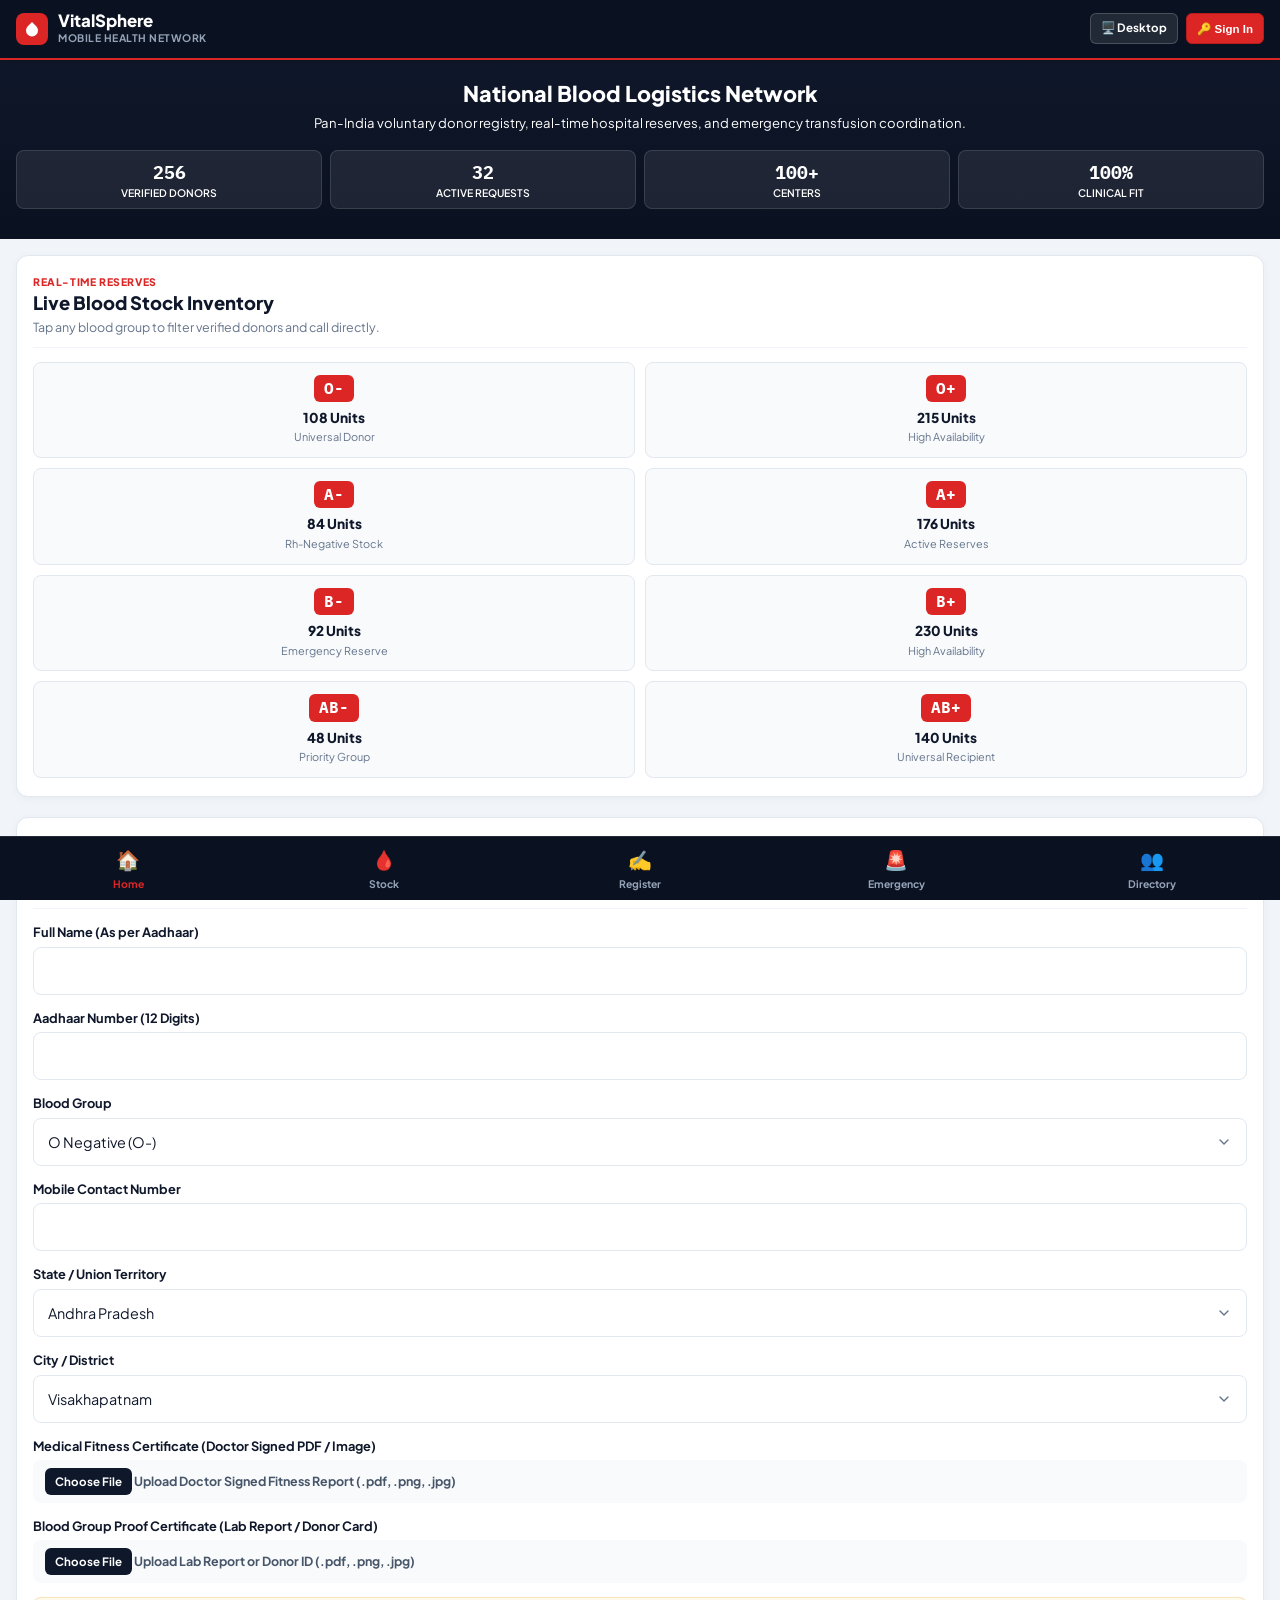
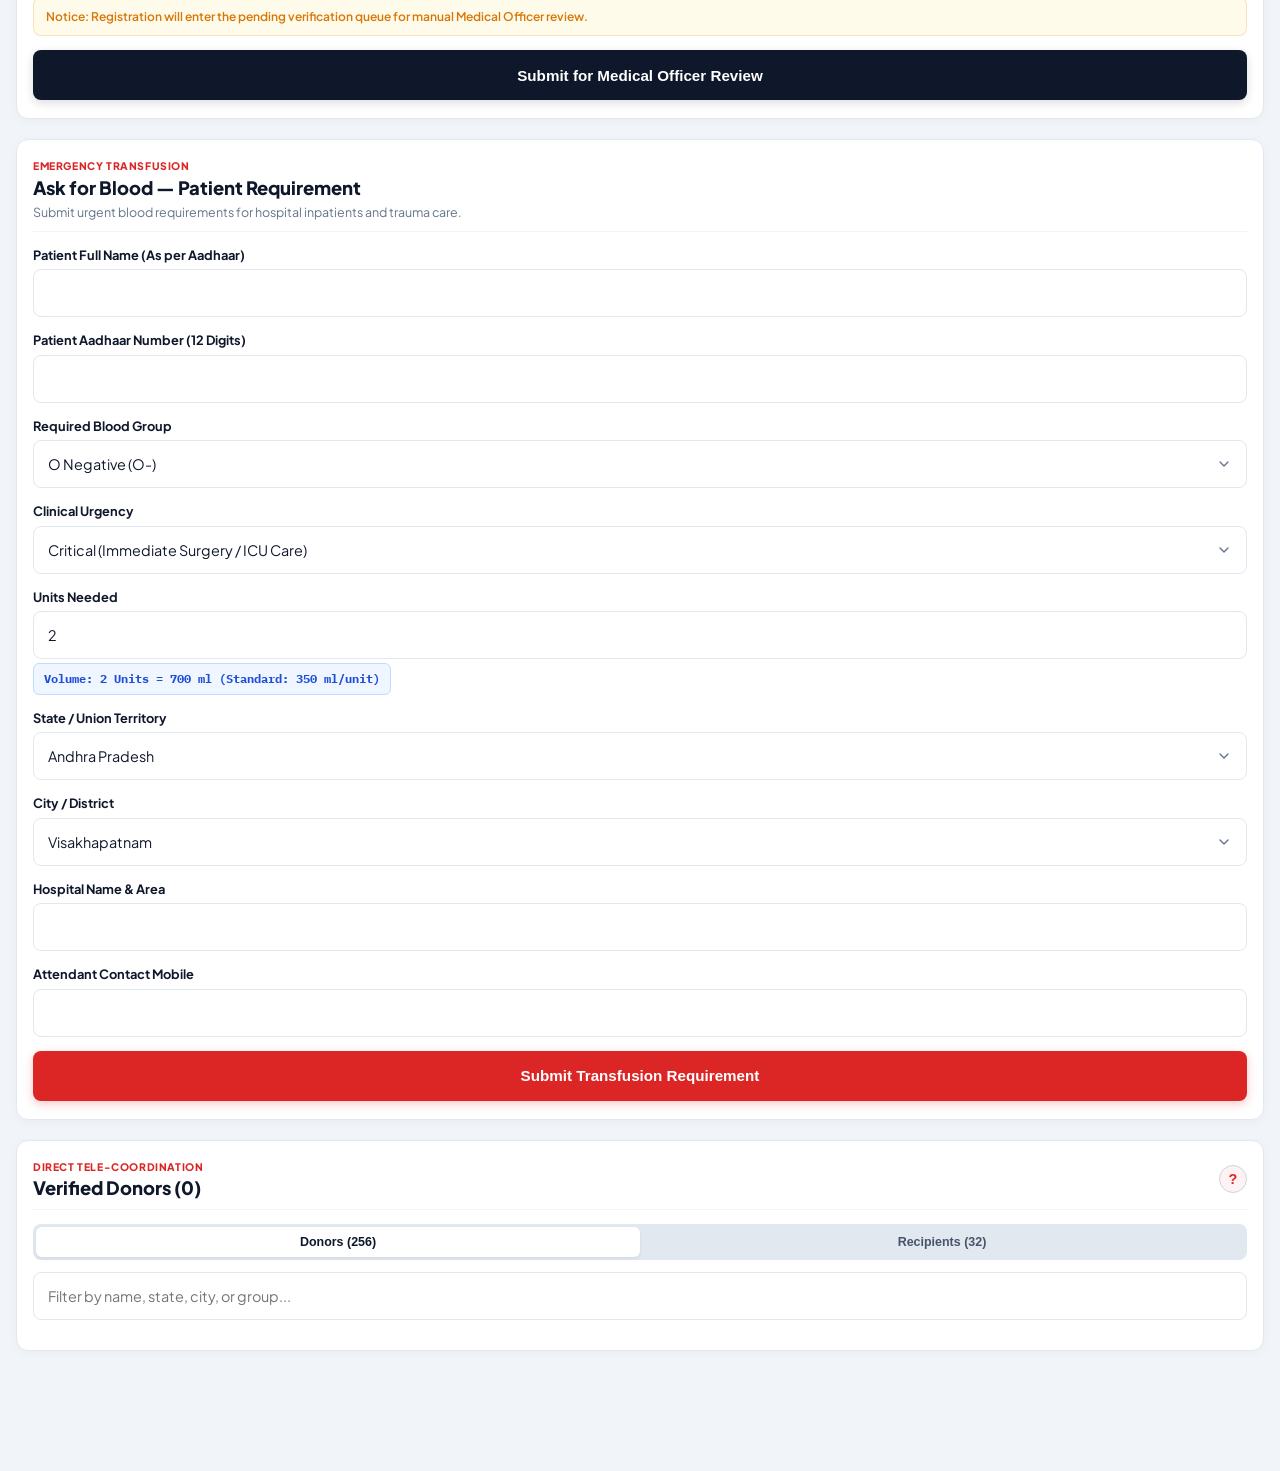
==== commit 8ef2e8de: "Fix button rendering, certificate preview, PDF upload, CampFlow keychain, and pan-India selectors" ====
--- a/public/m/index.html
+++ b/public/m/index.html
@@ -208,7 +208,11 @@
       padding: 18px 16px;
       margin-bottom: 20px;
       box-shadow: 0 2px 8px rgba(15, 23, 42, 0.04);
-      scroll-margin-top: 64px;
+      scroll-margin-top: 85px;
+    }
+
+    section[id] {
+      scroll-margin-top: 85px;
     }
 
     .section-title-wrap {
@@ -344,7 +348,11 @@
     }
 
     .m-file-tile input[type="file"] {
-      display: none;
+      position: absolute;
+      opacity: 0;
+      width: 0.1px;
+      height: 0.1px;
+      pointer-events: none;
     }
 
     .m-file-btn {
@@ -842,20 +850,20 @@
         </div>
 
         <div class="m-form-group">
-          <label>Medical Fitness Certificate</label>
+          <label>Medical Fitness Certificate (Doctor Signed PDF / Image)</label>
           <label class="m-file-tile">
             <span class="m-file-btn">Choose File</span>
-            <span class="m-file-txt" id="mMedCertTxt">Upload Doctor Signed Fitness Report</span>
-            <input type="file" id="mDonorMedCert" accept=".pdf,.png,.jpg,.jpeg" onchange="updateMFileTxt(this, 'mMedCertTxt')" required />
+            <span class="m-file-txt" id="mMedCertTxt">Upload Doctor Signed Fitness Report (.pdf, .png, .jpg)</span>
+            <input type="file" id="mDonorMedCert" accept=".pdf,.png,.jpg,.jpeg" onchange="updateMFileTxt(this, 'mMedCertTxt')" />
           </label>
         </div>
 
         <div class="m-form-group">
-          <label>Blood Group Proof Certificate</label>
+          <label>Blood Group Proof Certificate (Lab Report / Donor Card)</label>
           <label class="m-file-tile">
             <span class="m-file-btn">Choose File</span>
-            <span class="m-file-txt" id="mBloodProofTxt">Upload Lab Report or Donor ID</span>
-            <input type="file" id="mDonorBloodProof" accept=".pdf,.png,.jpg,.jpeg" onchange="updateMFileTxt(this, 'mBloodProofTxt')" required />
+            <span class="m-file-txt" id="mBloodProofTxt">Upload Lab Report or Donor ID (.pdf, .png, .jpg)</span>
+            <input type="file" id="mDonorBloodProof" accept=".pdf,.png,.jpg,.jpeg" onchange="updateMFileTxt(this, 'mBloodProofTxt')" />
           </label>
         </div>
 
@@ -1145,9 +1153,54 @@
     </div>
   </div>
 
-  <!-- Shared Directory Data Script -->
-  <script type="module">
-    import { INDIA_STATES_DATA, fullDonorsList, fullRecipientsList } from '/directory-data.js';
+  <!-- Mobile Certificate Preview Sheet for Authorities -->
+  <div class="sheet-overlay" id="mCertPreviewSheet" style="display:none;">
+    <div class="sheet-card" style="max-height: 85vh; display: flex; flex-direction: column;">
+      <div class="sheet-head">
+        <div>
+          <div style="font-size:0.95rem; font-weight:800; color:white;" id="mCertPreviewTitle">Medical Fitness Certificate Preview</div>
+          <div style="font-size:0.68rem; color:#38bdf8;">Official Clinical Verification & Fitness Clearance</div>
+        </div>
+        <button class="sheet-close" onclick="closeMobileCertPreview()">&times;</button>
+      </div>
+
+      <div style="flex:1; overflow-y:auto; padding:14px; background:#111827; color:#e2e8f0;" id="mCertPreviewBody">
+        <!-- Rendered dynamically -->
+      </div>
+
+      <div style="padding:12px; background:#1f2937; border-top:1px solid #374151; display:flex; gap:8px;">
+        <button onclick="approveFromMobilePreview()" style="flex:2; height:42px; background:#059669; color:white; border:none; border-radius:8px; font-size:0.85rem; font-weight:800; cursor:pointer;">
+          ✓ Approve Donor Clearance
+        </button>
+        <button onclick="closeMobileCertPreview()" style="flex:1; height:42px; background:#374151; color:#e2e8f0; border:none; border-radius:8px; font-size:0.8rem; font-weight:600; cursor:pointer;">
+          Close
+        </button>
+      </div>
+    </div>
+  </div>
+
+  <!-- Shared Directory Data Script with Cache-Buster -->
+  <script src="/directory-data.js?v=20261124_05"></script>
+
+  <script>
+    // Bulletproof fallbacks in case of network/cache mismatch
+    if (!window.INDIA_STATES_DATA) {
+      window.INDIA_STATES_DATA = {
+        "Andhra Pradesh": ["Visakhapatnam", "Vijayawada", "Guntur", "Tirupati", "Kurnool", "Kakinada", "Nellore", "Kadapa", "Anantapur", "Eluru", "Rajahmundry"],
+        "Telangana": ["Hyderabad", "Warangal", "Nizamabad", "Karimnagar", "Khammam"],
+        "Maharashtra": ["Mumbai", "Pune", "Nagpur", "Thane", "Nashik", "Aurangabad"],
+        "Karnataka": ["Bengaluru", "Mysuru", "Hubballi", "Mangaluru", "Belagavi"],
+        "Tamil Nadu": ["Chennai", "Coimbatore", "Madurai", "Tiruchirappalli", "Salem"],
+        "Delhi NCR": ["New Delhi", "North Delhi", "South Delhi", "Noida", "Gurugram"],
+        "Uttar Pradesh": ["Lucknow", "Kanpur", "Varanasi", "Agra", "Prayagraj"],
+        "Gujarat": ["Ahmedabad", "Surat", "Vadodara", "Rajkot"],
+        "West Bengal": ["Kolkata", "Howrah", "Durgapur", "Siliguri"],
+        "Kerala": ["Thiruvananthapuram", "Kochi", "Kozhikode", "Thrissur"]
+      };
+    }
+    const INDIA_STATES_DATA = window.INDIA_STATES_DATA;
+    const fullDonorsList = window.fullDonorsList || [];
+    const fullRecipientsList = window.fullRecipientsList || [];
 
     let currentTab = 'donors';
     let currentFilterGroup = null;
@@ -1296,25 +1349,49 @@
       document.getElementById('mUnitVolTxt').innerText = `Volume: ${units} Unit${units > 1 ? 's' : ''} = ${ml} ml (Standard: 350 ml/unit)`;
     };
 
+    // File selection tracking
+    let mobileUploadedCertFile = null;
+    let mobileUploadedCertName = 'medical_fitness_dr_signed.pdf';
+    let mobileUploadedProofFile = null;
+    let mobileUploadedProofName = 'lab_blood_group_card.pdf';
+
     window.updateMFileTxt = function(input, textId) {
       if (input.files && input.files[0]) {
-        document.getElementById(textId).innerText = `Selected: ${input.files[0].name}`;
+        const file = input.files[0];
+        document.getElementById(textId).innerText = `Selected: ${file.name}`;
+        if (input.id === 'mDonorMedCert') {
+          mobileUploadedCertFile = file;
+          mobileUploadedCertName = file.name;
+        } else {
+          mobileUploadedProofFile = file;
+          mobileUploadedProofName = file.name;
+        }
       }
     };
 
     // Form handlers
     window.handleMobileDonorSubmit = function(e) {
       e.preventDefault();
-      const name = document.getElementById('mDonorName').value;
-      const aadhaar = document.getElementById('mDonorAadhaar').value;
+      const name = document.getElementById('mDonorName').value.trim();
+      const aadhaar = document.getElementById('mDonorAadhaar').value.trim();
       const grp = document.getElementById('mDonorGroup').value;
       const st = document.getElementById('mDonorState').value;
       const city = document.getElementById('mDonorCity').value;
       const fb = document.getElementById('mDonorFeedback');
 
+      if (!name || aadhaar.length !== 12) {
+        fb.style.display = 'block';
+        fb.style.color = 'var(--red-600)';
+        fb.innerText = 'Please enter a valid full name and 12-digit Aadhaar number.';
+        return;
+      }
+
+      const certUrl = mobileUploadedCertFile ? URL.createObjectURL(mobileUploadedCertFile) : null;
+      const proofUrl = mobileUploadedProofFile ? URL.createObjectURL(mobileUploadedProofFile) : null;
+
       fb.style.display = 'block';
       fb.style.color = 'var(--emerald-600)';
-      fb.innerHTML = `✓ Registered <strong>${name}</strong> (${grp}) in ${city}, ${st}!<br/>Aadhaar: ${aadhaar.slice(0,4)}-XXXX-${aadhaar.slice(8)}. Record queued for Medical Officer clearance.`;
+      fb.innerHTML = `✓ Registered <strong>${name}</strong> (${grp}) in ${city}, ${st}!<br/>Aadhaar: ${aadhaar.slice(0,4)}-XXXX-${aadhaar.slice(8)}.<br/>Uploaded certificates (<code>${mobileUploadedCertName}</code>, <code>${mobileUploadedProofName}</code>) queued for Medical Officer clearance.`;
 
       // Add to pending review queue
       window.pendingDonors.unshift({
@@ -1322,16 +1399,20 @@
         name: name,
         aadhaar: `XXXX-XXXX-${aadhaar.slice(8)}`,
         group: grp,
-        cert: "uploaded_fitness_cert.pdf",
-        proof: "uploaded_blood_card.pdf",
+        cert: mobileUploadedCertName,
+        proof: mobileUploadedProofName,
+        certUrl: certUrl,
+        proofUrl: proofUrl,
         st: st,
         city: city
       });
       updatePendingBadge();
 
       document.getElementById('mDonorForm').reset();
-      document.getElementById('mMedCertTxt').innerText = 'Upload Doctor Signed Fitness Report';
-      document.getElementById('mBloodProofTxt').innerText = 'Upload Lab Report or Donor ID';
+      document.getElementById('mMedCertTxt').innerText = 'Upload Doctor Signed Fitness Report (.pdf, .png, .jpg)';
+      document.getElementById('mBloodProofTxt').innerText = 'Upload Lab Report or Donor ID (.pdf, .png, .jpg)';
+      mobileUploadedCertFile = null;
+      mobileUploadedProofFile = null;
     };
 
     window.handleMobileReqSubmit = function(e) {
@@ -1387,6 +1468,98 @@
       if (countEl) countEl.innerText = window.pendingDonors.length;
     }
 
+    let currentMobilePreviewIndex = null;
+
+    window.openMobileCertPreview = function(idx) {
+      currentMobilePreviewIndex = idx;
+      const p = window.pendingDonors[idx];
+      if (!p) return;
+
+      document.getElementById('mCertPreviewTitle').innerText = `Clinical Certificate — ${p.name}`;
+      const bodyEl = document.getElementById('mCertPreviewBody');
+
+      let previewDocHtml = '';
+      if (p.certUrl) {
+        if (p.cert.toLowerCase().endsWith('.pdf')) {
+          previewDocHtml = `
+            <div style="margin-top:12px; background:#0f172a; border:1px solid #334155; border-radius:8px; padding:12px; text-align:center;">
+              <div style="font-size:0.75rem; color:#93c5fd; margin-bottom:8px;">📄 Uploaded Document: <strong>${p.cert}</strong></div>
+              <iframe src="${p.certUrl}" style="width:100%; height:200px; border:none; border-radius:6px; background:white;"></iframe>
+              <div style="margin-top:8px;">
+                <a href="${p.certUrl}" target="_blank" style="color:#38bdf8; font-size:0.75rem; font-weight:700; text-decoration:underline;">Open PDF Fullscreen ↗</a>
+              </div>
+            </div>
+          `;
+        } else {
+          previewDocHtml = `
+            <div style="margin-top:12px; background:#0f172a; border:1px solid #334155; border-radius:8px; padding:10px; text-align:center;">
+              <img src="${p.certUrl}" alt="Certificate" style="max-width:100%; max-height:220px; border-radius:6px; object-fit:contain;" />
+            </div>
+          `;
+        }
+      } else {
+        previewDocHtml = `
+          <div style="margin-top:10px; background:#1e293b; border:1px solid #334155; border-radius:8px; padding:10px; text-align:center;">
+            <span style="font-size:0.75rem; color:#94a3b8;">Digitally Archived Certificate: <strong style="color:#93c5fd;">${p.cert}</strong></span>
+          </div>
+        `;
+      }
+
+      bodyEl.innerHTML = `
+        <div style="background:#1f2937; border:1px solid #374151; border-radius:8px; padding:12px; margin-bottom:12px;">
+          <div style="font-size:0.68rem; font-weight:800; color:#f87171; text-transform:uppercase; margin-bottom:2px;">Candidate Profile</div>
+          <div style="font-size:1.05rem; font-weight:800; color:white;">${p.name}</div>
+          <div style="font-size:0.75rem; color:#94a3b8; font-family:var(--font-mono); margin-top:2px;">
+            Aadhaar: ${p.aadhaar} • Blood Group: <strong style="color:#f87171;">${p.group}</strong> • 📍 ${p.city}, ${p.st}
+          </div>
+        </div>
+
+        <div style="background:#1f2937; border:1px solid #374151; border-radius:8px; padding:12px; margin-bottom:12px;">
+          <div style="font-size:0.68rem; font-weight:800; color:#34d399; text-transform:uppercase; margin-bottom:6px;">Official Clinical Vitals</div>
+          <div style="display:grid; grid-template-columns:1fr 1fr; gap:8px; font-size:0.72rem;">
+            <div style="background:#111827; padding:8px; border-radius:6px;">
+              <span style="color:#94a3b8;">Hemoglobin (Hb):</span><br/>
+              <strong style="color:#34d399; font-size:0.85rem;">13.5 g/dL</strong> (≥12.5 required)
+            </div>
+            <div style="background:#111827; padding:8px; border-radius:6px;">
+              <span style="color:#94a3b8;">Rest Cooldown:</span><br/>
+              <strong style="color:#38bdf8; font-size:0.85rem;">95 Days Elapsed</strong> (≥90d)
+            </div>
+            <div style="background:#111827; padding:8px; border-radius:6px;">
+              <span style="color:#94a3b8;">Blood Pressure:</span><br/>
+              <strong style="color:white; font-size:0.85rem;">120/80 mmHg</strong> (Normal)
+            </div>
+            <div style="background:#111827; padding:8px; border-radius:6px;">
+              <span style="color:#94a3b8;">Weight & Pulse:</span><br/>
+              <strong style="color:white; font-size:0.85rem;">68 kg • 72 bpm</strong>
+            </div>
+          </div>
+          <div style="margin-top:8px; font-size:0.7rem; color:#94a3b8; background:#111827; padding:6px 8px; border-radius:6px;">
+            ✓ Serology: HIV, HBsAg, HCV, Syphilis All Non-Reactive
+          </div>
+          <div style="margin-top:8px; font-size:0.7rem; color:#cbd5e1; border-top:1px solid #374151; padding-top:6px;">
+            Examined & Certified by: <strong style="color:white;">Dr. V. S. Reddy, MD</strong> (Reg #MCI-AP-49201)
+          </div>
+        </div>
+
+        ${previewDocHtml}
+      `;
+
+      document.getElementById('mCertPreviewSheet').style.display = 'flex';
+    };
+
+    window.closeMobileCertPreview = function() {
+      document.getElementById('mCertPreviewSheet').style.display = 'none';
+      currentMobilePreviewIndex = null;
+    };
+
+    window.approveFromMobilePreview = function() {
+      if (currentMobilePreviewIndex !== null) {
+        approveMobileDonor(currentMobilePreviewIndex);
+        closeMobileCertPreview();
+      }
+    };
+
     window.renderPendingList = function() {
       const listEl = document.getElementById('mPendingList');
       if (window.pendingDonors.length === 0) {
@@ -1403,15 +1576,18 @@
           <div style="font-size:0.7rem; color:var(--slate-400); font-family:var(--font-mono); margin-bottom:6px;">
             Aadhaar: ${p.aadhaar} • 📍 ${p.city}, ${p.st}
           </div>
-          <div style="font-size:0.72rem; color:#93c5fd; margin-bottom:10px;">
-            📄 ${p.cert}<br/>🩸 ${p.proof}
+          <div style="font-size:0.72rem; color:#93c5fd; margin-bottom:8px;">
+            📄 ${p.cert} • 🩸 ${p.proof}
           </div>
-          <div style="display:flex; gap:8px;">
-            <button onclick="approveMobileDonor(${idx})" style="flex:1; height:36px; background:#059669; color:white; border:none; border-radius:6px; font-size:0.78rem; font-weight:800; cursor:pointer;">
-              ✓ Approve Donor
+          <div style="display:flex; gap:6px; flex-wrap:wrap;">
+            <button onclick="openMobileCertPreview(${idx})" style="flex:1; min-width:130px; height:36px; background:#1e293b; color:#93c5fd; border:1px solid #3b82f6; border-radius:6px; font-size:0.75rem; font-weight:700; cursor:pointer;">
+              📄 Preview Cert 👁️
             </button>
-            <button onclick="deferMobileDonor(${idx})" style="flex:1; height:36px; background:#dc2626; color:white; border:none; border-radius:6px; font-size:0.78rem; font-weight:800; cursor:pointer;">
-              ✕ Temporary Defer
+            <button onclick="approveMobileDonor(${idx})" style="flex:1; min-width:90px; height:36px; background:#059669; color:white; border:none; border-radius:6px; font-size:0.75rem; font-weight:800; cursor:pointer;">
+              ✓ Approve
+            </button>
+            <button onclick="deferMobileDonor(${idx})" style="flex:1; min-width:80px; height:36px; background:#dc2626; color:white; border:none; border-radius:6px; font-size:0.75rem; font-weight:800; cursor:pointer;">
+              ✕ Defer
             </button>
           </div>
         </div>
@@ -1466,6 +1642,24 @@
       el.classList.add('active');
     };
 
+    // Dynamic Smooth Scroll for bottom tabs
+    document.querySelectorAll('.bottom-tab-bar a[href^="#"]').forEach(link => {
+      link.addEventListener('click', function(e) {
+        const targetId = this.getAttribute('href');
+        if (!targetId || targetId === '#' || !targetId.startsWith('#')) return;
+        const targetEl = document.querySelector(targetId);
+        if (targetEl) {
+          e.preventDefault();
+          const targetPos = targetEl.getBoundingClientRect().top + window.pageYOffset - 75;
+          window.scrollTo({
+            top: Math.max(0, targetPos),
+            behavior: 'smooth'
+          });
+          history.pushState(null, null, targetId);
+        }
+      });
+    });
+
     // On Load
     window.addEventListener('DOMContentLoaded', () => {
       initMobilePanIndia();
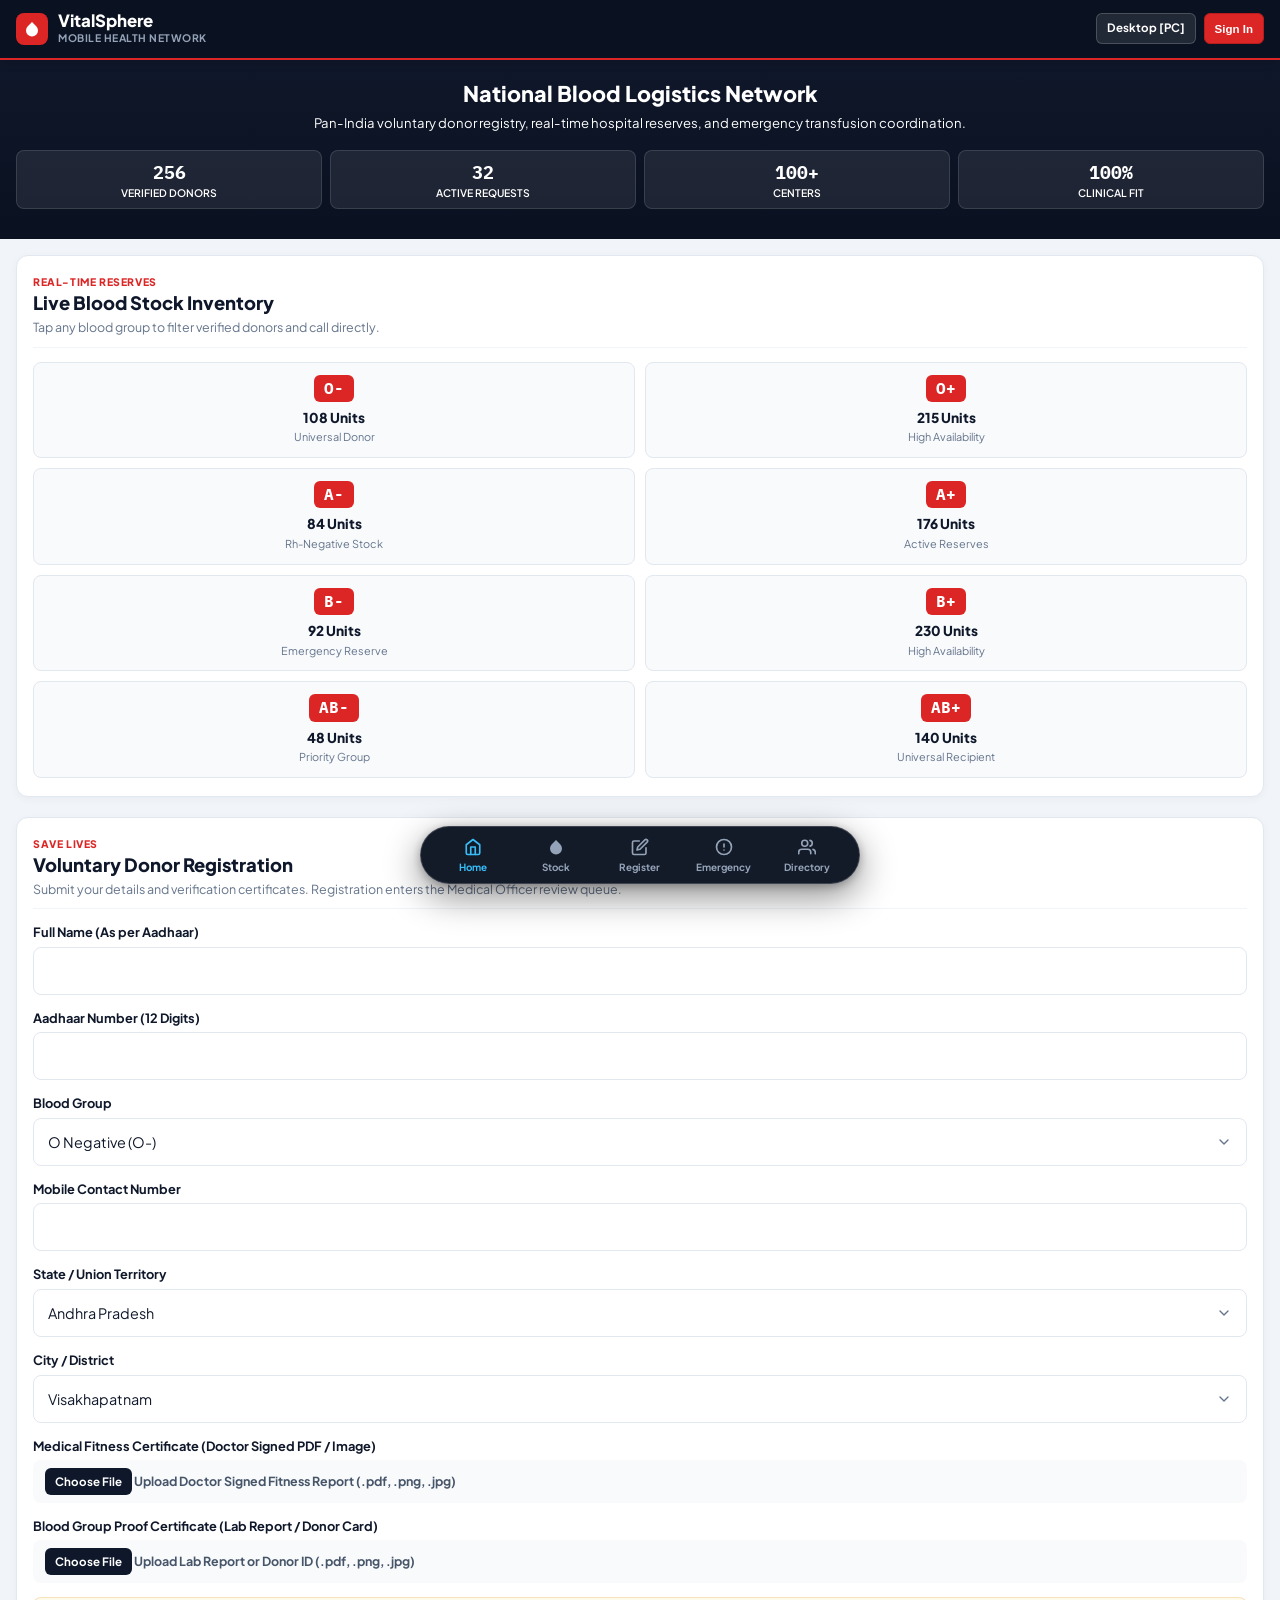
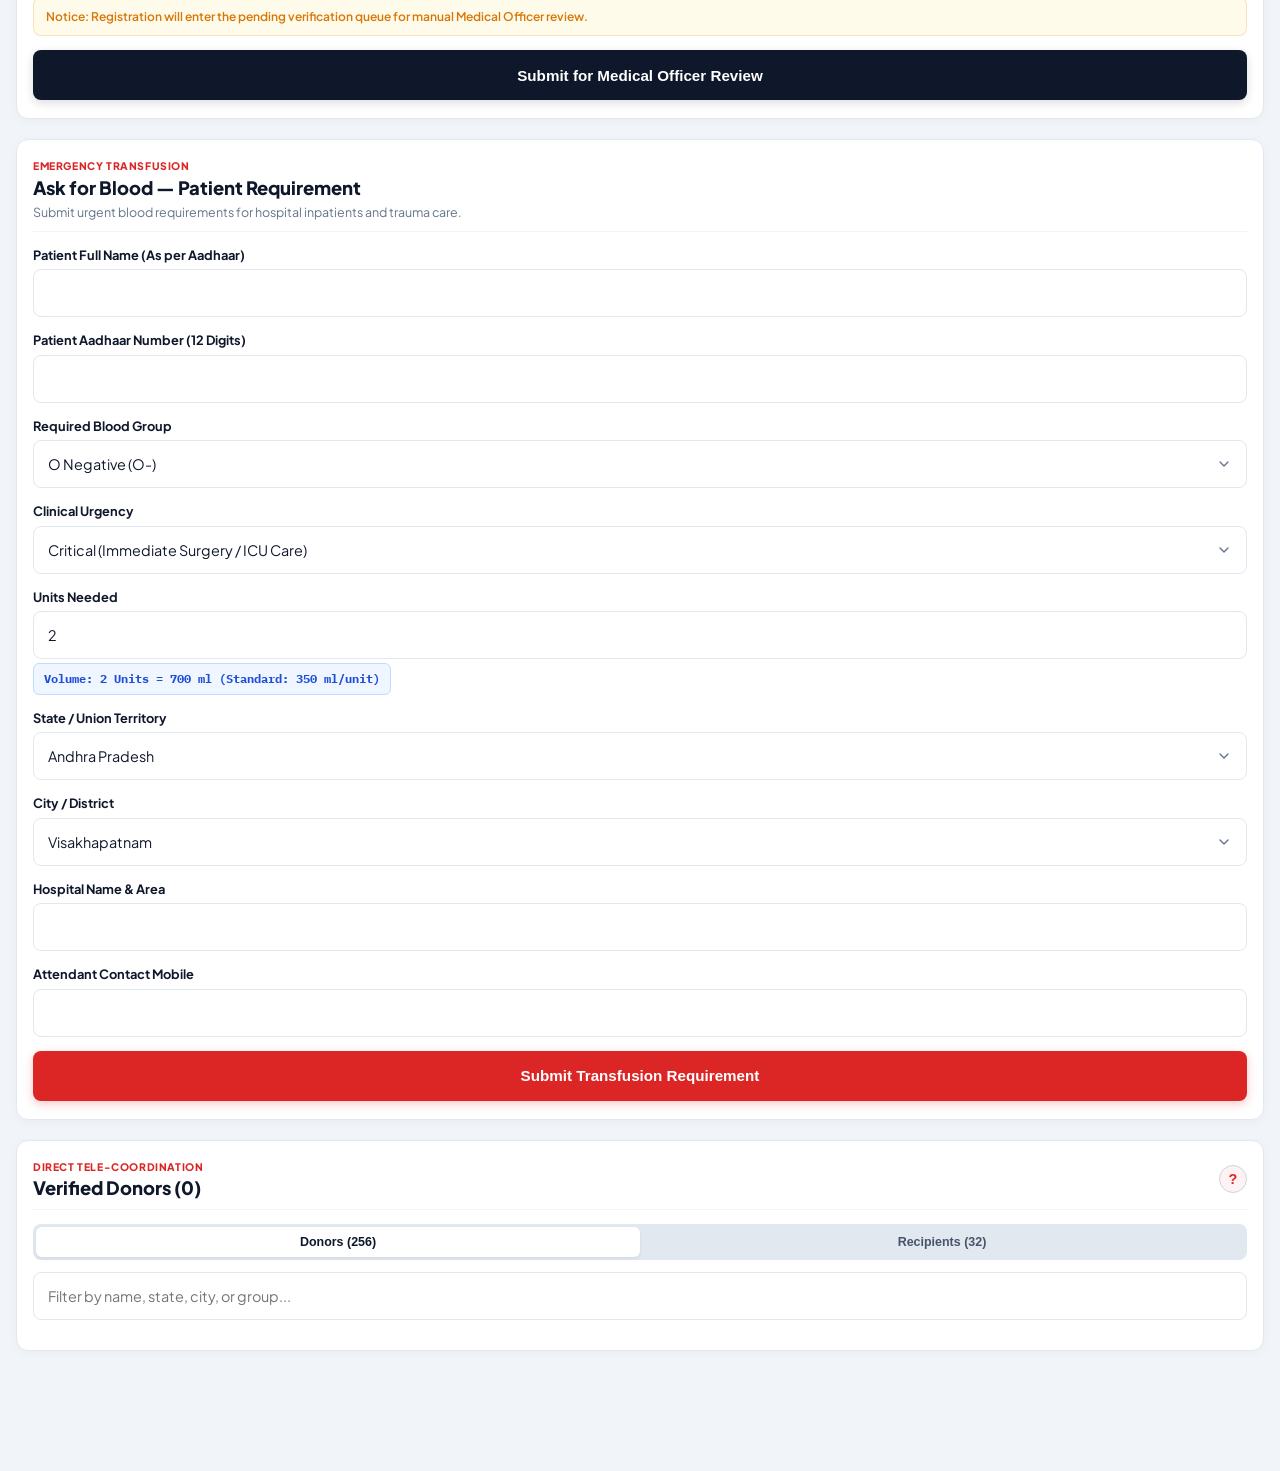
==== commit 1d4b1fad: "Add fullscreen mobile blood group directory popup with drilldown, floating pill bottom bar, vector s" ====
--- a/public/m/index.html
+++ b/public/m/index.html
@@ -539,17 +539,23 @@
     /* Fixed Bottom Tab Bar */
     .bottom-tab-bar {
       position: fixed;
-      bottom: 0;
-      left: 0;
-      right: 0;
-      height: 64px;
-      background: var(--navy-950);
-      border-top: 1px solid rgba(255, 255, 255, 0.1);
+      bottom: 16px;
+      left: 50%;
+      transform: translateX(-50%);
+      width: calc(100% - 28px);
+      max-width: 440px;
+      height: 58px;
+      background: rgba(10, 17, 32, 0.96);
+      backdrop-filter: blur(20px);
+      -webkit-backdrop-filter: blur(20px);
+      border: 1px solid rgba(255, 255, 255, 0.18);
+      border-radius: 9999px;
       display: flex;
       justify-content: space-around;
       align-items: center;
-      z-index: 1000;
-      padding-bottom: env(safe-area-inset-bottom, 0px);
+      z-index: 1200;
+      box-shadow: 0 12px 36px rgba(0, 0, 0, 0.45), 0 2px 10px rgba(0, 0, 0, 0.25);
+      padding: 0 10px;
     }
 
     .tab-item {
@@ -559,19 +565,120 @@
       justify-content: center;
       color: var(--slate-400);
       text-decoration: none;
-      font-size: 0.65rem;
+      font-size: 0.62rem;
       font-weight: 700;
-      gap: 3px;
+      gap: 2px;
       flex: 1;
       height: 100%;
+      transition: color 0.15s ease;
+      cursor: pointer;
     }
 
     .tab-item.active {
-      color: var(--red-600);
+      color: #38bdf8;
     }
 
     .tab-icon {
-      font-size: 1.2rem;
+      display: flex;
+      align-items: center;
+      justify-content: center;
+      width: 22px;
+      height: 22px;
+    }
+
+    /* Fullscreen Mobile Directory Modal */
+    .m-fs-modal {
+      position: fixed;
+      top: 0;
+      left: 0;
+      right: 0;
+      bottom: 0;
+      background: #f8fafc;
+      z-index: 2500;
+      display: none;
+      flex-direction: column;
+      overflow: hidden;
+    }
+
+    .m-fs-head {
+      background: var(--navy-950);
+      padding: 14px 18px;
+      border-bottom: 1px solid rgba(255, 255, 255, 0.1);
+      display: flex;
+      align-items: center;
+      justify-content: space-between;
+      color: white;
+    }
+
+    .m-group-pills-bar {
+      display: flex;
+      gap: 8px;
+      padding: 10px 16px;
+      background: white;
+      border-bottom: 1px solid var(--slate-200);
+      overflow-x: auto;
+      -webkit-overflow-scrolling: touch;
+      scrollbar-width: none;
+    }
+    .m-group-pills-bar::-webkit-scrollbar { display: none; }
+
+    .m-grp-pill {
+      padding: 5px 12px;
+      border-radius: 20px;
+      font-size: 0.78rem;
+      font-weight: 800;
+      border: 1px solid var(--slate-200);
+      background: var(--slate-50);
+      color: var(--navy-900);
+      cursor: pointer;
+      white-space: nowrap;
+      transition: all 0.15s ease;
+    }
+    .m-grp-pill.active {
+      background: #dc2626;
+      border-color: #dc2626;
+      color: white;
+    }
+
+    .m-fs-tab-bar {
+      display: flex;
+      background: white;
+      border-bottom: 1px solid var(--slate-200);
+    }
+    .m-fs-tab-btn {
+      flex: 1;
+      padding: 12px 10px;
+      border: none;
+      background: none;
+      font-size: 0.82rem;
+      font-weight: 800;
+      color: var(--slate-500);
+      border-bottom: 3px solid transparent;
+      cursor: pointer;
+      text-align: center;
+    }
+    .m-fs-tab-btn.active {
+      color: #dc2626;
+      border-bottom-color: #dc2626;
+    }
+
+    .m-clean-card {
+      background: white;
+      border: 1px solid var(--slate-200);
+      border-radius: 10px;
+      padding: 14px 16px;
+      margin-bottom: 10px;
+      display: flex;
+      align-items: center;
+      justify-content: space-between;
+      gap: 12px;
+      cursor: pointer;
+      box-shadow: 0 1px 3px rgba(0,0,0,0.04);
+      transition: all 0.15s ease;
+    }
+    .m-clean-card:active {
+      background: var(--slate-50);
+      transform: scale(0.99);
     }
 
     /* Modals / Sheets */
@@ -703,8 +810,8 @@
       </div>
     </div>
     <div class="header-actions">
-      <a href="/?view=desktop" class="btn-header" title="Switch to Full Desktop Version">🖥️ Desktop</a>
-      <button class="btn-header primary" onclick="openMobileLogin()">🔑 Sign In</button>
+      <a href="/?view=desktop" class="btn-header" title="Switch to Full Desktop Version">Desktop [PC]</a>
+      <button class="btn-header primary" onclick="openMobileLogin()">Sign In</button>
     </div>
   </header>
 
@@ -712,7 +819,7 @@
   <div class="authority-pill-bar" id="mAuthorityBar">
     <span id="mAuthorityText">Signed in: Chief Medical Officer</span>
     <button onclick="openMobileReviewModal()" style="background:#059669; border:none; color:white; padding:4px 8px; border-radius:4px; font-size:0.7rem; font-weight:800;">
-      🩺 Review Desk (<span id="mPendingCount">5</span>)
+      Review Desk (<span id="mPendingCount">5</span>)
     </button>
   </div>
 
@@ -753,42 +860,42 @@
       </div>
 
       <div class="stock-grid">
-        <div class="stock-card" onclick="filterDirectoryByGroup('O-')">
+        <div class="stock-card" onclick="openMobileFsDirectory('O-')">
           <span class="stock-badge">O-</span>
           <div class="stock-units">108 Units</div>
           <div class="stock-center">Universal Donor</div>
         </div>
-        <div class="stock-card" onclick="filterDirectoryByGroup('O+')">
+        <div class="stock-card" onclick="openMobileFsDirectory('O+')">
           <span class="stock-badge">O+</span>
           <div class="stock-units">215 Units</div>
           <div class="stock-center">High Availability</div>
         </div>
-        <div class="stock-card" onclick="filterDirectoryByGroup('A-')">
+        <div class="stock-card" onclick="openMobileFsDirectory('A-')">
           <span class="stock-badge">A-</span>
           <div class="stock-units">84 Units</div>
           <div class="stock-center">Rh-Negative Stock</div>
         </div>
-        <div class="stock-card" onclick="filterDirectoryByGroup('A+')">
+        <div class="stock-card" onclick="openMobileFsDirectory('A+')">
           <span class="stock-badge">A+</span>
           <div class="stock-units">176 Units</div>
           <div class="stock-center">Active Reserves</div>
         </div>
-        <div class="stock-card" onclick="filterDirectoryByGroup('B-')">
+        <div class="stock-card" onclick="openMobileFsDirectory('B-')">
           <span class="stock-badge">B-</span>
           <div class="stock-units">92 Units</div>
           <div class="stock-center">Emergency Reserve</div>
         </div>
-        <div class="stock-card" onclick="filterDirectoryByGroup('B+')">
+        <div class="stock-card" onclick="openMobileFsDirectory('B+')">
           <span class="stock-badge">B+</span>
           <div class="stock-units">230 Units</div>
           <div class="stock-center">High Availability</div>
         </div>
-        <div class="stock-card" onclick="filterDirectoryByGroup('AB-')">
+        <div class="stock-card" onclick="openMobileFsDirectory('AB-')">
           <span class="stock-badge">AB-</span>
           <div class="stock-units">48 Units</div>
           <div class="stock-center">Priority Group</div>
         </div>
-        <div class="stock-card" onclick="filterDirectoryByGroup('AB+')">
+        <div class="stock-card" onclick="openMobileFsDirectory('AB+')">
           <span class="stock-badge">AB+</span>
           <div class="stock-units">140 Units</div>
           <div class="stock-center">Universal Recipient</div>
@@ -981,28 +1088,106 @@
 
   </main>
 
-  <!-- Bottom Mobile Tab Bar -->
+    <!-- FULLSCREEN MOBILE DIRECTORY MODAL (POPUP ON BLOOD GROUP CLICK) -->
+  <div class="m-fs-modal" id="mFullscreenDirectoryModal">
+    <!-- Top Bar -->
+    <div class="m-fs-head">
+      <div>
+        <h2 style="font-size:1.15rem; font-weight:800; color:white; margin:0;" id="mFsModalTitle">Blood Directory</h2>
+        <span style="font-size:0.72rem; color:#94a3b8;" id="mFsModalSubtitle">Verified Voluntary Donors & Active Patients</span>
+      </div>
+      <button onclick="closeMobileFsDirectory()" style="background:rgba(255,255,255,0.12); border:1px solid rgba(255,255,255,0.2); color:white; border-radius:8px; padding:6px 14px; font-weight:800; font-size:0.82rem; cursor:pointer;">
+        ✕ Close
+      </button>
+    </div>
+
+    <!-- Group Filter Pills (Horizontal Scroll) -->
+    <div class="m-group-pills-bar" id="mGroupPillsContainer">
+      <button class="m-grp-pill active" onclick="setMobileFsGroupFilter('ALL', this)">All Groups</button>
+      <button class="m-grp-pill" onclick="setMobileFsGroupFilter('O-', this)">O-</button>
+      <button class="m-grp-pill" onclick="setMobileFsGroupFilter('O+', this)">O+</button>
+      <button class="m-grp-pill" onclick="setMobileFsGroupFilter('A-', this)">A-</button>
+      <button class="m-grp-pill" onclick="setMobileFsGroupFilter('A+', this)">A+</button>
+      <button class="m-grp-pill" onclick="setMobileFsGroupFilter('B-', this)">B-</button>
+      <button class="m-grp-pill" onclick="setMobileFsGroupFilter('B+', this)">B+</button>
+      <button class="m-grp-pill" onclick="setMobileFsGroupFilter('AB-', this)">AB-</button>
+      <button class="m-grp-pill" onclick="setMobileFsGroupFilter('AB+', this)">AB+</button>
+    </div>
+
+    <!-- Tab Switcher: Donors vs Recipients -->
+    <div class="m-fs-tab-bar">
+      <button class="m-fs-tab-btn active" id="mFsTabDonors" onclick="switchMobileFsTab('donors')">
+        Donors (<span id="mFsDonorsCount">256</span>)
+      </button>
+      <button class="m-fs-tab-btn" id="mFsTabRecipients" onclick="switchMobileFsTab('recipients')">
+        Recipients Who Want Blood (<span id="mFsRecipientsCount">64</span>)
+      </button>
+    </div>
+
+    <!-- Search Input -->
+    <div style="padding:10px 16px; background:white; border-bottom:1px solid var(--slate-200);">
+      <input type="text" id="mFsFilterInput" placeholder="Search by name, reg no, state or city..." style="width:100%; padding:9px 12px; border:1px solid var(--slate-200); border-radius:8px; font-size:0.82rem; box-sizing:border-box;" oninput="applyMobileFsFilter()" />
+    </div>
+
+    <!-- Clean List (Only Reg No, Name, Blood Group, Location/Urgency) -->
+    <div style="flex:1; overflow-y:auto; padding:14px 16px 80px;" id="mFsDirectoryListContainer">
+      <!-- Dynamically populated -->
+    </div>
+  </div>
+
+  <!-- Mobile Detailed Info Drilldown Bottom Sheet / Modal -->
+  <div class="sheet-overlay" id="mFsDetailModal" style="display:none; align-items:flex-end;">
+    <div class="sheet-card" style="max-height:85vh; border-radius:16px 16px 0 0; padding:20px; overflow-y:auto;">
+      <div class="sheet-head" style="margin-bottom:14px;">
+        <div>
+          <span style="font-size:0.68rem; font-weight:800; color:#dc2626; text-transform:uppercase;" id="mFsDetailCategory">Dossier File</span>
+          <h3 style="font-size:1.15rem; font-weight:800; color:var(--navy-900); margin-top:2px;" id="mFsDetailTitle">Dossier Details</h3>
+        </div>
+        <button class="sheet-close" onclick="closeMobileFsDetail()">&times;</button>
+      </div>
+
+      <div id="mFsDetailBody" style="font-size:0.85rem;">
+        <!-- Dynamically rendered -->
+      </div>
+
+      <div style="margin-top:16px; display:flex; gap:10px;" id="mFsDetailFooter">
+        <!-- Dynamically rendered -->
+      </div>
+    </div>
+  </div>
+
+  <!-- Bottom Mobile Pill Tab Bar (Crisp Vector Icons, No Emojis) -->
   <nav class="bottom-tab-bar">
     <a href="#home" class="tab-item active" onclick="setActiveTab(this)">
-      <span class="tab-icon">🏠</span>
+      <span class="tab-icon">
+        <svg width="18" height="18" viewBox="0 0 24 24" fill="none" stroke="currentColor" stroke-width="2.2" stroke-linecap="round" stroke-linejoin="round"><path d="M3 9l9-7 9 7v11a2 2 0 0 1-2 2H5a2 2 0 0 1-2-2z"/><polyline points="9 22 9 12 15 12 15 22"/></svg>
+      </span>
       <span>Home</span>
     </a>
     <a href="#inventory" class="tab-item" onclick="setActiveTab(this)">
-      <span class="tab-icon">🩸</span>
+      <span class="tab-icon">
+        <svg width="18" height="18" viewBox="0 0 24 24" fill="currentColor"><path d="M12 2.69l5.66 5.66a8 8 0 1 1-11.31 0z"/></svg>
+      </span>
       <span>Stock</span>
     </a>
     <a href="#register" class="tab-item" onclick="setActiveTab(this)">
-      <span class="tab-icon">✍️</span>
+      <span class="tab-icon">
+        <svg width="18" height="18" viewBox="0 0 24 24" fill="none" stroke="currentColor" stroke-width="2.2" stroke-linecap="round" stroke-linejoin="round"><path d="M11 4H4a2 2 0 0 0-2 2v14a2 2 0 0 0 2 2h14a2 2 0 0 0 2-2v-7"/><path d="M18.5 2.5a2.121 2.121 0 0 1 3 3L12 15l-4 1 1-4 9.5-9.5z"/></svg>
+      </span>
       <span>Register</span>
     </a>
     <a href="#request" class="tab-item" onclick="setActiveTab(this)">
-      <span class="tab-icon">🚨</span>
+      <span class="tab-icon">
+        <svg width="18" height="18" viewBox="0 0 24 24" fill="none" stroke="currentColor" stroke-width="2.2" stroke-linecap="round" stroke-linejoin="round"><circle cx="12" cy="12" r="10"/><line x1="12" y1="8" x2="12" y2="12"/><line x1="12" y1="16" x2="12.01" y2="16"/></svg>
+      </span>
       <span>Emergency</span>
     </a>
-    <a href="#directory" class="tab-item" onclick="setActiveTab(this)">
-      <span class="tab-icon">👥</span>
+    <div class="tab-item" onclick="openMobileFsDirectory(null)">
+      <span class="tab-icon">
+        <svg width="18" height="18" viewBox="0 0 24 24" fill="none" stroke="currentColor" stroke-width="2.2" stroke-linecap="round" stroke-linejoin="round"><path d="M17 21v-2a4 4 0 0 0-4-4H5a4 4 0 0 0-4 4v2"/><circle cx="9" cy="7" r="4"/><path d="M23 21v-2a4 4 0 0 0-3-3.87"/><path d="M16 3.13a4 4 0 0 1 0 7.75"/></svg>
+      </span>
       <span>Directory</span>
-    </a>
+    </div>
   </nav>
 
   <!-- CAMPFLOW STYLE SAVED PASSWORDS KEYCHAIN BOTTOM SHEET -->
@@ -1010,7 +1195,7 @@
     <div class="sheet-card">
       <div class="sheet-head">
         <div style="display:flex; align-items:center; gap:8px;">
-          <span style="font-size:1.1rem;">🔑</span>
+          <svg width="18" height="18" viewBox="0 0 24 24" fill="none" stroke="currentColor" stroke-width="2.2" stroke-linecap="round" stroke-linejoin="round"><path d="M21 2l-2 2m-1.5 1.5L14 9l-1.5-1.5L11 9l-1.5-1.5L8 9 2 15v5h5l6-6 1.5 1.5L16 14l1.5-1.5 3.5 3.5 2-2z"/></svg>
           <div>
             <div style="font-size:0.95rem; font-weight:800;">Saved Accounts Keychain</div>
             <div style="font-size:0.68rem; color:#38bdf8;">Tap any account to instantly autofill & log in</div>
@@ -1065,6 +1250,27 @@
           <div class="k-mail">organizer.ap@vitalsphere.gov.in</div>
         </div>
         <div class="k-role-badge" style="color:#f87171; background:rgba(248,113,113,0.15);">CAMP</div>
+      </div>
+
+      <!-- Patient Attendants / Recipients -->
+      <div style="font-size:0.68rem; font-weight:800; color:var(--slate-400); text-transform:uppercase; margin:14px 0 6px;">Patient Attendants / Recipients (3)</div>
+
+      <div class="keychain-item-mobile" onclick="selectMobileAccount('attendant.vijay@apollohospitals.org', 'Vijay Kumar (Attendant)', 'RECIPIENT_ATTENDANT')">
+        <div class="k-avatar" style="background:#e11d48;">V</div>
+        <div class="k-info">
+          <div class="k-name">Vijay Kumar (Patient Attendant)</div>
+          <div class="k-mail">attendant.vijay@apollohospitals.org</div>
+        </div>
+        <div class="k-role-badge" style="background:rgba(225,29,72,0.15); color:#fda4af;">ATTENDANT</div>
+      </div>
+
+      <div class="keychain-item-mobile" onclick="selectMobileAccount('attendant.sunita@carehospitals.com', 'Sunita Reddy (Attendant)', 'RECIPIENT_ATTENDANT')">
+        <div class="k-avatar" style="background:#e11d48;">S</div>
+        <div class="k-info">
+          <div class="k-name">Sunita Reddy (Patient Attendant)</div>
+          <div class="k-mail">attendant.sunita@carehospitals.com</div>
+        </div>
+        <div class="k-role-badge" style="background:rgba(225,29,72,0.15); color:#fda4af;">ATTENDANT</div>
       </div>
 
       <!-- Citizens & Donors -->
@@ -1278,11 +1484,11 @@
               <span class="d-bg-badge">${d.bloodGroup}</span>
             </div>
             <div class="d-mid-row">
-              <span class="d-loc-pill">📍 ${d.city}, ${d.state}</span>
+              <span class="d-loc-pill">Location: ${d.city}, ${d.state}</span>
               <span class="d-fit-pill ${d.fitClass}" onclick="openExplainerModal()">${d.healthStatus} ℹ️</span>
             </div>
             <a href="tel:${d.mobile}" class="btn-call">
-              <span>📞</span> Call Donor (${d.mobile})
+              Call Donor (${d.mobile})
             </a>
           </div>
         `).join('');
@@ -1310,16 +1516,47 @@
               <span class="d-bg-badge">${r.bloodGroup}</span>
             </div>
             <div class="d-mid-row">
-              <span class="d-loc-pill">🏥 ${r.hospital}</span>
-              <span class="d-loc-pill">🩸 ${r.units}</span>
+              <span class="d-loc-pill">Hospital: ${r.hospital}</span>
+              <span class="d-loc-pill">Units: ${r.units}</span>
               <span class="d-fit-pill ${r.urgency === 'CRITICAL' ? 'borderline' : 'fit'}">${r.urgency}</span>
             </div>
-            <a href="tel:${r.contact}" class="btn-call" style="background:var(--navy-900);">
-              <span>📞</span> Contact Attendant (${r.contact})
-            </a>
+            <div style="display:flex; gap:8px; margin-top:10px;">
+              <button onclick="handleMobileDonate('${r.id}')" style="flex:1.2; height:42px; background:#dc2626; color:white; border:none; border-radius:8px; font-weight:800; font-size:0.88rem; cursor:pointer; display:flex; align-items:center; justify-content:center; gap:6px;">
+                Donate
+              </button>
+              <a href="tel:${r.contact}" class="btn-call" style="flex:1; margin-top:0; background:var(--navy-900); text-decoration:none;">
+                Call Attendant
+              </a>
+            </div>
           </div>
         `).join('');
       }
+    };
+
+    window.handleMobileDonate = function(reqId) {
+      const r = (window.fullRecipientsList || []).find(x => x.id === reqId);
+      if (!r) return;
+
+      const confirmed = confirm(
+        `Confirm Voluntary Blood Donation Commitment:\n\n` +
+        `Patient: ${r.patientName}\n` +
+        `Required Group: ${r.bloodGroup}\n` +
+        `Hospital: ${r.hospital}\n` +
+        `Units: ${r.units}\n\n` +
+        `When you click OK, VitalSphere will immediately dispatch a verified donor notification to the patient attendant (${r.contact}).`
+      );
+
+      if (!confirmed) return;
+
+      r.status = 'DONOR FOUND (Coordination in progress)';
+      renderMobileDirectory();
+
+      alert(
+        `✓ SUCCESS: Notification dispatched to ${r.patientName}'s attendant!\n\n` +
+        `Patient Attendant: ${r.contact}\n` +
+        `Hospital Desk: ${r.hospital}\n` +
+        `Thank you for saving a life!`
+      );
     };
 
     window.switchMobileDirectory = function(tab) {
@@ -1483,7 +1720,7 @@
         if (p.cert.toLowerCase().endsWith('.pdf')) {
           previewDocHtml = `
             <div style="margin-top:12px; background:#0f172a; border:1px solid #334155; border-radius:8px; padding:12px; text-align:center;">
-              <div style="font-size:0.75rem; color:#93c5fd; margin-bottom:8px;">📄 Uploaded Document: <strong>${p.cert}</strong></div>
+              <div style="font-size:0.75rem; color:#93c5fd; margin-bottom:8px;">Uploaded Document: <strong>${p.cert}</strong></div>
               <iframe src="${p.certUrl}" style="width:100%; height:200px; border:none; border-radius:6px; background:white;"></iframe>
               <div style="margin-top:8px;">
                 <a href="${p.certUrl}" target="_blank" style="color:#38bdf8; font-size:0.75rem; font-weight:700; text-decoration:underline;">Open PDF Fullscreen ↗</a>
@@ -1510,7 +1747,7 @@
           <div style="font-size:0.68rem; font-weight:800; color:#f87171; text-transform:uppercase; margin-bottom:2px;">Candidate Profile</div>
           <div style="font-size:1.05rem; font-weight:800; color:white;">${p.name}</div>
           <div style="font-size:0.75rem; color:#94a3b8; font-family:var(--font-mono); margin-top:2px;">
-            Aadhaar: ${p.aadhaar} • Blood Group: <strong style="color:#f87171;">${p.group}</strong> • 📍 ${p.city}, ${p.st}
+            Aadhaar: ${p.aadhaar} • Blood Group: <strong style="color:#f87171;">${p.group}</strong> • Location: ${p.city}, ${p.st}
           </div>
         </div>
 
@@ -1574,14 +1811,14 @@
             <span class="d-bg-badge">${p.group}</span>
           </div>
           <div style="font-size:0.7rem; color:var(--slate-400); font-family:var(--font-mono); margin-bottom:6px;">
-            Aadhaar: ${p.aadhaar} • 📍 ${p.city}, ${p.st}
+            Aadhaar: ${p.aadhaar} • Location: ${p.city}, ${p.st}
           </div>
           <div style="font-size:0.72rem; color:#93c5fd; margin-bottom:8px;">
-            📄 ${p.cert} • 🩸 ${p.proof}
+            Document: ${p.cert} • Units: ${p.proof}
           </div>
           <div style="display:flex; gap:6px; flex-wrap:wrap;">
             <button onclick="openMobileCertPreview(${idx})" style="flex:1; min-width:130px; height:36px; background:#1e293b; color:#93c5fd; border:1px solid #3b82f6; border-radius:6px; font-size:0.75rem; font-weight:700; cursor:pointer;">
-              📄 Preview Cert 👁️
+              Document: Preview Cert 
             </button>
             <button onclick="approveMobileDonor(${idx})" style="flex:1; min-width:90px; height:36px; background:#059669; color:white; border:none; border-radius:6px; font-size:0.75rem; font-weight:800; cursor:pointer;">
               ✓ Approve
@@ -1627,6 +1864,270 @@
       alert(`Donor ${deferred.name} has been placed on 90-day clinical deferral.`);
     };
 
+    // Fullscreen Mobile Directory Modal Logic (Blood Group Tap / Directory Pill Tap)
+    window.mFsCurrentGroup = 'ALL';
+    window.mFsCurrentTab = 'donors';
+
+    window.openMobileFsDirectory = function(group = null) {
+      window.mFsCurrentGroup = group || 'ALL';
+      const modal = document.getElementById('mFullscreenDirectoryModal');
+      if (modal) modal.style.display = 'flex';
+
+      const title = document.getElementById('mFsModalTitle');
+      const subtitle = document.getElementById('mFsModalSubtitle');
+      if (title) {
+        title.innerText = (group && group !== 'ALL') ? `Directory — Group ${group}` : 'Pan-India Directory';
+      }
+      if (subtitle) {
+        subtitle.innerText = (group && group !== 'ALL') ? `Verified voluntary donors and patients for ${group}` : 'Verified Voluntary Donors & Active Patients';
+      }
+
+      // Update pills
+      document.querySelectorAll('.m-grp-pill').forEach(btn => {
+        const text = btn.innerText.trim();
+        if ((group === null || group === 'ALL') && text === 'All Groups') {
+          btn.classList.add('active');
+        } else if (text === group) {
+          btn.classList.add('active');
+        } else {
+          btn.classList.remove('active');
+        }
+      });
+
+      applyMobileFsFilter();
+    };
+
+    window.closeMobileFsDirectory = function() {
+      const modal = document.getElementById('mFullscreenDirectoryModal');
+      if (modal) modal.style.display = 'none';
+      closeMobileFsDetail();
+    };
+
+    window.setMobileFsGroupFilter = function(grp, btnEl) {
+      window.mFsCurrentGroup = grp;
+      document.querySelectorAll('.m-grp-pill').forEach(b => b.classList.remove('active'));
+      if (btnEl) btnEl.classList.add('active');
+      const title = document.getElementById('mFsModalTitle');
+      if (title) {
+        title.innerText = (grp && grp !== 'ALL') ? `Directory — Group ${grp}` : 'Pan-India Directory';
+      }
+      applyMobileFsFilter();
+    };
+
+    window.switchMobileFsTab = function(tab) {
+      window.mFsCurrentTab = tab;
+      const btnD = document.getElementById('mFsTabDonors');
+      const btnR = document.getElementById('mFsTabRecipients');
+      if (btnD) btnD.classList.toggle('active', tab === 'donors');
+      if (btnR) btnR.classList.toggle('active', tab === 'recipients');
+      applyMobileFsFilter();
+    };
+
+    window.applyMobileFsFilter = function() {
+      const q = (document.getElementById('mFsFilterInput') ? document.getElementById('mFsFilterInput').value : '').toLowerCase().trim();
+      const container = document.getElementById('mFsDirectoryListContainer');
+      if (!container) return;
+      container.innerHTML = '';
+
+      if (window.mFsCurrentTab === 'donors') {
+        let list = window.fullDonorsList || [];
+        if (window.mFsCurrentGroup && window.mFsCurrentGroup !== 'ALL') {
+          list = list.filter(d => d.bloodGroup === window.mFsCurrentGroup);
+        }
+        if (q) {
+          list = list.filter(d => 
+            (d.name && d.name.toLowerCase().includes(q)) ||
+            (d.district && d.district.toLowerCase().includes(q)) ||
+            (d.id && d.id.toLowerCase().includes(q)) ||
+            (d.bloodGroup && d.bloodGroup.toLowerCase().includes(q))
+          );
+        }
+
+        const countEl = document.getElementById('mFsDonorsCount');
+        if (countEl) countEl.innerText = list.length;
+
+        if (list.length === 0) {
+          container.innerHTML = '<div style="text-align:center; padding:40px; color:var(--slate-400); font-size:0.85rem;">No donors found for this selection.</div>';
+          return;
+        }
+
+        list.forEach(d => {
+          const card = document.createElement('div');
+          card.className = 'm-clean-card';
+          card.onclick = () => openMobileFsDonorDetail(d.id);
+          card.innerHTML = `
+            <div style="display:flex; align-items:center; gap:12px; flex:1;">
+              <span class="d-bg-badge" style="font-size:1.1rem; padding:4px 10px; min-width:44px; text-align:center;">${d.bloodGroup}</span>
+              <div>
+                <div style="font-size:0.95rem; font-weight:800; color:var(--navy-900); margin-bottom:2px;">${d.name}</div>
+                <div style="font-size:0.75rem; color:var(--slate-500); display:flex; gap:8px; align-items:center; flex-wrap:wrap;">
+                  <span style="font-family:var(--font-mono); font-weight:700; background:var(--slate-100); padding:2px 6px; border-radius:4px;">${d.id}</span>
+                  <span>${d.district}</span>
+                </div>
+              </div>
+            </div>
+            <div style="display:flex; align-items:center; gap:8px;">
+              <button style="background:var(--slate-100); border:1px solid var(--slate-200); color:var(--navy-900); border-radius:6px; font-size:0.75rem; font-weight:700; padding:6px 10px; cursor:pointer;">
+                Info →
+              </button>
+            </div>
+          `;
+          container.appendChild(card);
+        });
+
+      } else {
+        let list = window.fullRecipientsList || [];
+        if (window.mFsCurrentGroup && window.mFsCurrentGroup !== 'ALL') {
+          list = list.filter(r => r.bloodGroup === window.mFsCurrentGroup);
+        }
+        if (q) {
+          list = list.filter(r => 
+            (r.patientName && r.patientName.toLowerCase().includes(q)) ||
+            (r.district && r.district.toLowerCase().includes(q)) ||
+            (r.hospital && r.hospital.toLowerCase().includes(q)) ||
+            (r.id && r.id.toLowerCase().includes(q)) ||
+            (r.bloodGroup && r.bloodGroup.toLowerCase().includes(q))
+          );
+        }
+
+        const countEl = document.getElementById('mFsRecipientsCount');
+        if (countEl) countEl.innerText = list.length;
+
+        if (list.length === 0) {
+          container.innerHTML = '<div style="text-align:center; padding:40px; color:var(--slate-400); font-size:0.85rem;">No recipients found for this selection.</div>';
+          return;
+        }
+
+        list.forEach(r => {
+          const card = document.createElement('div');
+          card.className = 'm-clean-card';
+          card.onclick = () => openMobileFsRecipientDetail(r.id);
+          const isCommitted = r.status && r.status.includes('DONOR FOUND');
+          card.innerHTML = `
+            <div style="display:flex; align-items:center; gap:12px; flex:1;">
+              <span class="d-bg-badge" style="font-size:1.1rem; padding:4px 10px; min-width:44px; text-align:center;">${r.bloodGroup}</span>
+              <div>
+                <div style="display:flex; align-items:center; gap:6px; margin-bottom:2px;">
+                  <span style="font-size:0.95rem; font-weight:800; color:var(--navy-900);">${r.patientName}</span>
+                  <span class="d-fit-pill ${r.urgency === 'CRITICAL' ? 'borderline' : 'fit'}" style="font-size:0.65rem; padding:1px 6px;">${r.urgency}</span>
+                </div>
+                <div style="font-size:0.75rem; color:var(--slate-500); display:flex; gap:8px; align-items:center; flex-wrap:wrap;">
+                  <span style="font-family:var(--font-mono); font-weight:700; background:var(--slate-100); padding:2px 6px; border-radius:4px;">${r.id}</span>
+                  <span>${r.hospital}</span>
+                  <span>(${r.units})</span>
+                </div>
+              </div>
+            </div>
+            <div style="display:flex; align-items:center; gap:8px;">
+              <button onclick="event.stopPropagation(); handleMobileDonate('${r.id}')" style="background:#dc2626; color:white; border:none; border-radius:6px; font-size:0.75rem; font-weight:800; padding:6px 12px; cursor:pointer;">
+                Donate
+              </button>
+              <button style="background:var(--slate-100); border:1px solid var(--slate-200); color:var(--navy-900); border-radius:6px; font-size:0.75rem; font-weight:700; padding:6px 10px; cursor:pointer;">
+                Info →
+              </button>
+            </div>
+          `;
+          container.appendChild(card);
+        });
+      }
+    };
+
+    window.openMobileFsDonorDetail = function(donorId) {
+      const d = (window.fullDonorsList || []).find(x => x.id === donorId);
+      if (!d) return;
+
+      document.getElementById('mFsDetailCategory').innerText = 'Verified Voluntary Donor Profile';
+      document.getElementById('mFsDetailTitle').innerText = `${d.name} (${d.bloodGroup})`;
+
+      const body = document.getElementById('mFsDetailBody');
+      body.innerHTML = `
+        <div style="background:#f8fafc; border:1px solid var(--slate-200); border-radius:10px; padding:14px; margin-bottom:12px;">
+          <div style="display:flex; justify-content:space-between; align-items:center; margin-bottom:8px;">
+            <span style="font-family:var(--font-mono); font-size:0.8rem; font-weight:800; color:var(--navy-900);">${d.id} • Aadhaar: ${d.aadhaar}</span>
+            <span class="d-bg-badge">${d.bloodGroup}</span>
+          </div>
+          <div style="font-size:0.8rem; color:var(--slate-600); line-height:1.6;">
+            <strong>Full Legal Name:</strong> ${d.name}<br/>
+            <strong>Residential Area:</strong> ${d.district}<br/>
+            <strong>Clinical Status:</strong> <span style="color:var(--emerald-600); font-weight:700;">${d.healthStatus}</span><br/>
+            <strong>Official Proofs:</strong> ${d.medicalProof || 'Registered Physician Certificate'} & ${d.groupProof || 'Clinical Pathology Report'}
+          </div>
+        </div>
+        <div style="background:#ecfdf5; border-left:3px solid #059669; padding:8px 12px; font-size:0.75rem; color:#065f46; border-radius:0 6px 6px 0;">
+          ✓ Statutory NBTC Clinical Standards Verified: Hb ≥ 12.5 g/dL, optimal rest period, non-reactive serology.
+        </div>
+      `;
+
+      const footer = document.getElementById('mFsDetailFooter');
+      footer.innerHTML = `
+        <button onclick="closeMobileFsDetail()" style="flex:1; height:42px; background:var(--slate-100); border:1px solid var(--slate-300); color:var(--navy-900); border-radius:8px; font-weight:700; font-size:0.82rem; cursor:pointer;">
+          Close
+        </button>
+        <a href="tel:${d.mobile}" style="flex:1.5; height:42px; background:#059669; color:white; border-radius:8px; font-weight:800; font-size:0.85rem; text-decoration:none; display:flex; align-items:center; justify-content:center; gap:6px;">
+          Request / Call (${d.mobile})
+        </a>
+      `;
+
+      document.getElementById('mFsDetailModal').style.display = 'flex';
+    };
+
+    window.openMobileFsRecipientDetail = function(reqId) {
+      const r = (window.fullRecipientsList || []).find(x => x.id === reqId);
+      if (!r) return;
+
+      document.getElementById('mFsDetailCategory').innerText = 'Emergency Transfusion Dossier';
+      document.getElementById('mFsDetailTitle').innerText = `${r.patientName} (${r.bloodGroup})`;
+
+      const isCommitted = r.status && r.status.includes('DONOR FOUND');
+
+      const body = document.getElementById('mFsDetailBody');
+      body.innerHTML = `
+        <div style="background:#f8fafc; border:1px solid var(--slate-200); border-radius:10px; padding:14px; margin-bottom:12px;">
+          <div style="display:flex; justify-content:space-between; align-items:center; margin-bottom:8px;">
+            <span style="font-family:var(--font-mono); font-size:0.8rem; font-weight:800; color:var(--navy-900);">${r.id} • Aadhaar: ${r.aadhaar}</span>
+            <span class="d-bg-badge">${r.bloodGroup}</span>
+          </div>
+          <div style="font-size:0.8rem; color:var(--slate-600); line-height:1.6;">
+            <strong>Patient Name:</strong> ${r.patientName}<br/>
+            <strong>Hospital:</strong> ${r.hospital} (${r.district})<br/>
+            <strong>Units Required:</strong> <strong style="color:#dc2626;">${r.units}</strong><br/>
+            <strong>Clinical Urgency:</strong> <span class="d-fit-pill ${r.urgency === 'CRITICAL' ? 'borderline' : 'fit'}">${r.urgency}</span><br/>
+            <strong>Attendant Contact:</strong> ${r.contact}<br/>
+            <strong>Status:</strong> <span style="font-weight:700; color:${isCommitted ? '#059669' : '#d97706'};">${r.status || 'LOOKING_FOR_DONORS'}</span>
+          </div>
+        </div>
+        ${isCommitted ? `
+          <div style="background:#ecfdf5; border-left:3px solid #059669; padding:8px 12px; font-size:0.75rem; color:#065f46; border-radius:0 6px 6px 0;">
+            ✓ Confirmed Donor Assigned! Coordination in progress.
+          </div>
+        ` : `
+          <div style="background:#fff1f2; border-left:3px solid #dc2626; padding:8px 12px; font-size:0.75rem; color:#9f1239; border-radius:0 6px 6px 0;">
+            Active Emergency: Click <strong>"Donate Now"</strong> to immediately alert patient attendant and hospital.
+          </div>
+        `}
+      `;
+
+      const footer = document.getElementById('mFsDetailFooter');
+      footer.innerHTML = `
+        <button onclick="closeMobileFsDetail()" style="flex:1; height:42px; background:var(--slate-100); border:1px solid var(--slate-300); color:var(--navy-900); border-radius:8px; font-weight:700; font-size:0.82rem; cursor:pointer;">
+          Close
+        </button>
+        <a href="tel:${r.contact}" style="flex:1; height:42px; background:var(--navy-900); color:white; border-radius:8px; font-weight:700; font-size:0.8rem; text-decoration:none; display:flex; align-items:center; justify-content:center;">
+          Call Attendant
+        </a>
+        <button onclick="handleMobileDonate('${r.id}')" style="flex:1.2; height:42px; background:#dc2626; color:white; border:none; border-radius:8px; font-weight:800; font-size:0.85rem; cursor:pointer;">
+          Donate Now
+        </button>
+      `;
+
+      document.getElementById('mFsDetailModal').style.display = 'flex';
+    };
+
+    window.closeMobileFsDetail = function() {
+      const modal = document.getElementById('mFsDetailModal');
+      if (modal) modal.style.display = 'none';
+    };
+
     // Explainer Modal
     window.openExplainerModal = function() {
       document.getElementById('mExplainerModal').style.display = 'flex';
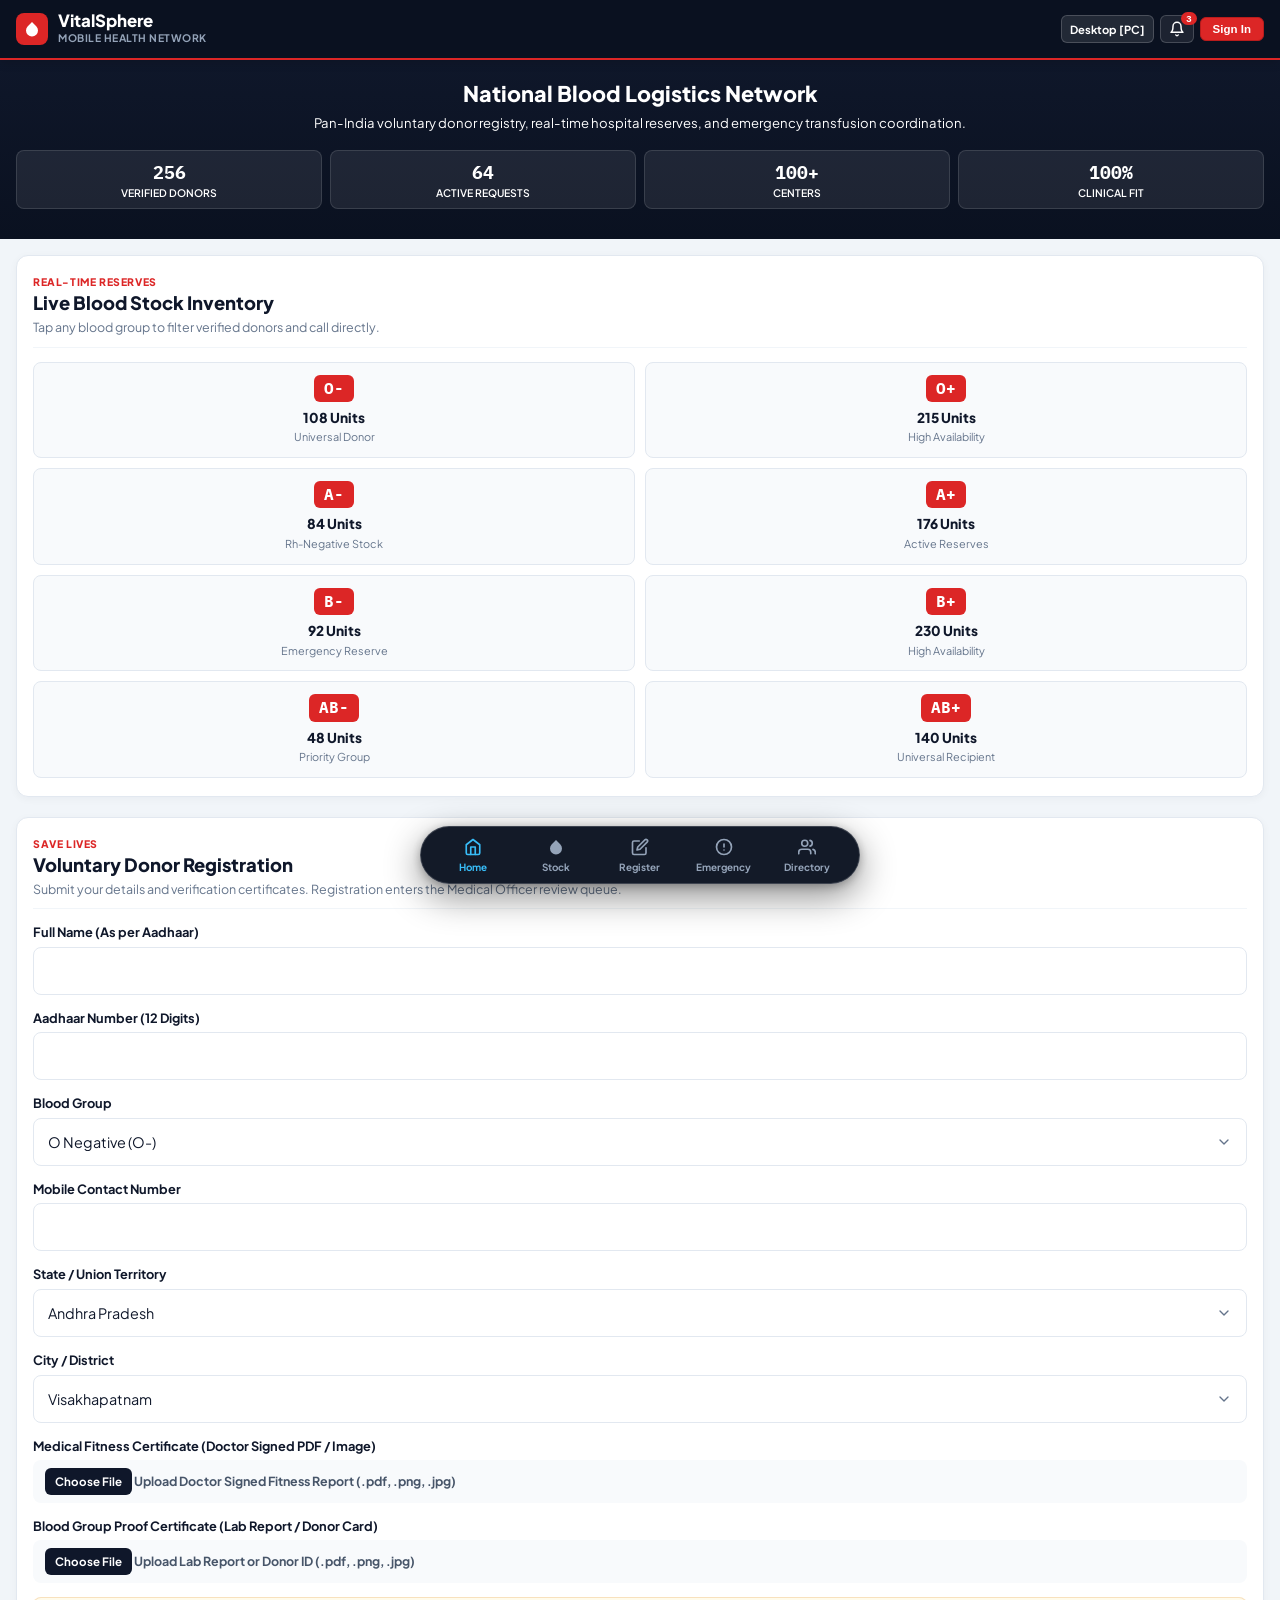
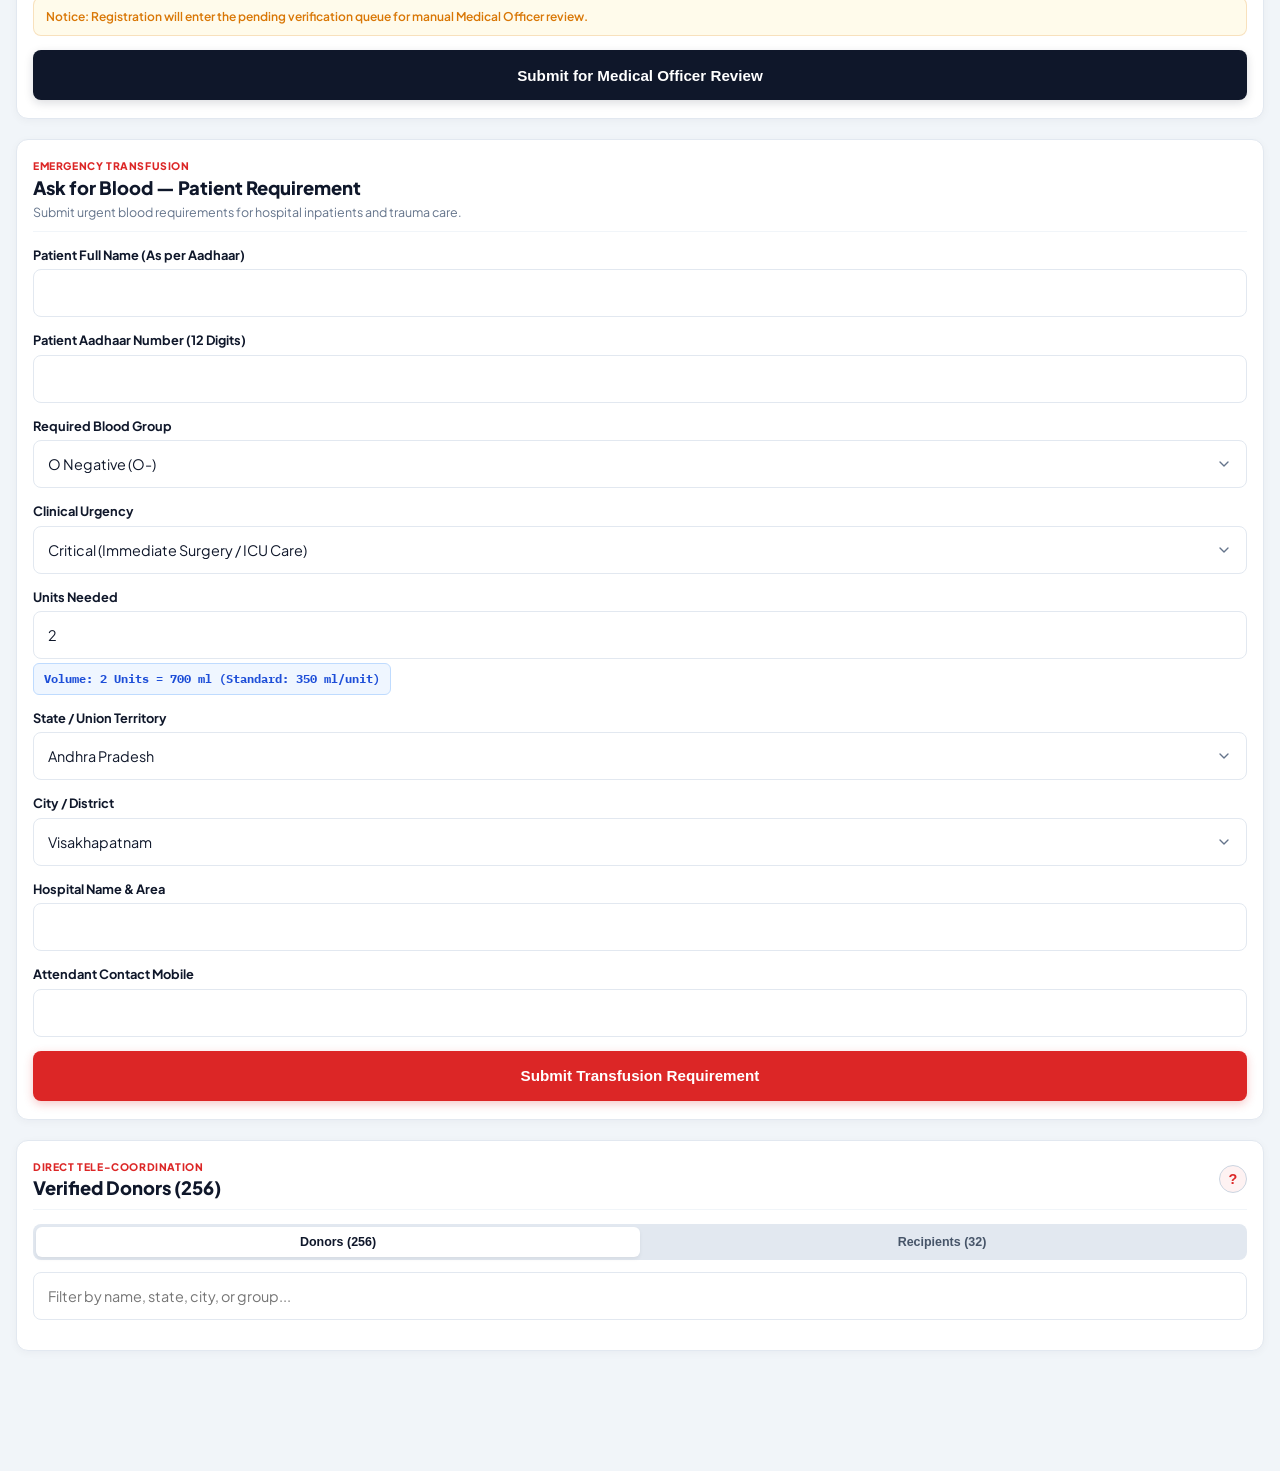
==== commit 455d8dff: "Fix mobile donor list loading, add mobile notification center with Donate/Request routing, dynamic s" ====
--- a/public/m/index.html
+++ b/public/m/index.html
@@ -809,9 +809,21 @@
         <div class="brand-sub">Mobile Health Network</div>
       </div>
     </div>
-    <div class="header-actions">
-      <a href="/?view=desktop" class="btn-header" title="Switch to Full Desktop Version">Desktop [PC]</a>
-      <button class="btn-header primary" onclick="openMobileLogin()">Sign In</button>
+    <div class="header-actions" style="display:flex; align-items:center; gap:6px;">
+      <a href="/?view=desktop" class="btn-header" title="Switch to Full Desktop Version" style="padding:5px 8px; font-size:0.7rem;">Desktop [PC]</a>
+
+      <!-- Notification Bell -->
+      <button id="mNotifBellBtn" onclick="toggleMobileNotifSheet()" class="btn-header" style="position:relative; padding:5px 8px; display:inline-flex; align-items:center; justify-content:center; background:rgba(255,255,255,0.08); border-color:rgba(255,255,255,0.18);" title="Notifications">
+        <svg width="16" height="16" viewBox="0 0 24 24" fill="none" stroke="currentColor" stroke-width="2.2" stroke-linecap="round" stroke-linejoin="round"><path d="M18 8A6 6 0 0 0 6 8c0 7-3 9-3 9h18s-3-2-3-9"></path><path d="M13.73 21a2 2 0 0 1-3.46 0"></path></svg>
+        <span id="mNotifBadge" style="position:absolute; top:-4px; right:-4px; background:#dc2626; color:white; font-size:0.6rem; font-weight:900; border-radius:10px; padding:1px 5px; min-width:14px; text-align:center;">3</span>
+      </button>
+
+      <!-- Active User Badge / Sign In Toggle -->
+      <div id="mNavUserBadge" style="display:none; align-items:center; gap:6px;">
+        <span id="mNavUserName" style="font-size:0.7rem; font-weight:800; color:#38bdf8; max-width:70px; overflow:hidden; text-overflow:ellipsis; white-space:nowrap;">User</span>
+        <button onclick="executeMobileSignOut()" class="btn-header" style="background:#dc2626; border-color:#dc2626; padding:4px 8px; font-size:0.68rem; font-weight:800;">Sign Out</button>
+      </div>
+      <button id="mSignInBtn" class="btn-header primary" onclick="openMobileLogin()" style="padding:5px 12px; font-size:0.72rem;">Sign In</button>
     </div>
   </header>
 
@@ -830,11 +842,11 @@
     
     <div class="stats-scroller">
       <div class="stat-chip">
-        <div class="stat-chip-num">256</div>
+        <div class="stat-chip-num" id="mHeroDonorCount">256</div>
         <div class="stat-chip-lbl">Verified Donors</div>
       </div>
       <div class="stat-chip">
-        <div class="stat-chip-num">32</div>
+        <div class="stat-chip-num" id="mHeroRecipientCount">64</div>
         <div class="stat-chip-lbl">Active Requests</div>
       </div>
       <div class="stat-chip">
@@ -1117,10 +1129,10 @@
     <!-- Tab Switcher: Donors vs Recipients -->
     <div class="m-fs-tab-bar">
       <button class="m-fs-tab-btn active" id="mFsTabDonors" onclick="switchMobileFsTab('donors')">
-        Donors (<span id="mFsDonorsCount">256</span>)
+        Donors (<span id="mFsDonorsCount">0</span>)
       </button>
       <button class="m-fs-tab-btn" id="mFsTabRecipients" onclick="switchMobileFsTab('recipients')">
-        Recipients Who Want Blood (<span id="mFsRecipientsCount">64</span>)
+        Recipients (<span id="mFsRecipientsCount">0</span>)
       </button>
     </div>
 
@@ -1156,6 +1168,37 @@
     </div>
   </div>
 
+    <!-- Mobile Notification Center Bottom Sheet -->
+  <div class="sheet-overlay" id="mNotifSheet" style="display:none; align-items:flex-end;">
+    <div class="sheet-card" style="max-height:85vh; border-radius:16px 16px 0 0; padding:18px; overflow-y:auto;">
+      <div class="sheet-head" style="margin-bottom:12px;">
+        <div style="display:flex; align-items:center; gap:8px;">
+          <svg width="18" height="18" viewBox="0 0 24 24" fill="none" stroke="currentColor" stroke-width="2.2" stroke-linecap="round" stroke-linejoin="round"><path d="M18 8A6 6 0 0 0 6 8c0 7-3 9-3 9h18s-3-2-3-9"></path><path d="M13.73 21a2 2 0 0 1-3.46 0"></path></svg>
+          <div>
+            <div style="font-size:0.95rem; font-weight:800;">Notification Center</div>
+            <div style="font-size:0.68rem; color:#38bdf8;">Tap any alert to Donate or Request blood</div>
+          </div>
+        </div>
+        <div style="display:flex; align-items:center; gap:8px;">
+          <button onclick="markAllMobileNotifsRead()" style="background:none; border:none; color:#38bdf8; font-size:0.72rem; font-weight:700; cursor:pointer;">Mark Read</button>
+          <button class="sheet-close" onclick="closeMobileNotifSheet()">&times;</button>
+        </div>
+      </div>
+
+      <!-- Category Filter Tabs -->
+      <div style="display:flex; gap:6px; margin-bottom:12px; overflow-x:auto;">
+        <button class="m-grp-pill active" onclick="filterMobileNotifCategory('ALL', this)">All</button>
+        <button class="m-grp-pill" onclick="filterMobileNotifCategory('DONATION', this)">Donations</button>
+        <button class="m-grp-pill" onclick="filterMobileNotifCategory('APPROVAL', this)">Approvals</button>
+        <button class="m-grp-pill" onclick="filterMobileNotifCategory('EMERGENCY', this)">Emergency</button>
+      </div>
+
+      <!-- Notifications Container -->
+      <div id="mNotifItemsList">
+        <!-- Rendered dynamically -->
+      </div>
+    </div>
+  </div>
   <!-- Bottom Mobile Pill Tab Bar (Crisp Vector Icons, No Emojis) -->
   <nav class="bottom-tab-bar">
     <a href="#home" class="tab-item active" onclick="setActiveTab(this)">
@@ -1389,7 +1432,7 @@
   <script src="/directory-data.js?v=20261124_05"></script>
 
   <script>
-    // Bulletproof fallbacks in case of network/cache mismatch
+    // 1. SELF-CONTAINED DATA INITIALIZATION (Immune to network/cache drops)
     if (!window.INDIA_STATES_DATA) {
       window.INDIA_STATES_DATA = {
         "Andhra Pradesh": ["Visakhapatnam", "Vijayawada", "Guntur", "Tirupati", "Kurnool", "Kakinada", "Nellore", "Kadapa", "Anantapur", "Eluru", "Rajahmundry"],
@@ -1405,473 +1448,122 @@
       };
     }
     const INDIA_STATES_DATA = window.INDIA_STATES_DATA;
-    const fullDonorsList = window.fullDonorsList || [];
-    const fullRecipientsList = window.fullRecipientsList || [];
-
-    let currentTab = 'donors';
-    let currentFilterGroup = null;
-
-    // Pending review queue for authorities
-    window.pendingDonors = [
-      { id: "P-101", name: "K. Rajesh Kumar", aadhaar: "XXXX-XXXX-4512", group: "O-", cert: "fitness_report_dr_reddy.pdf", proof: "lab_report_blood_card.pdf", st: "Andhra Pradesh", city: "Visakhapatnam" },
-      { id: "P-102", name: "M. Ananya Rao", aadhaar: "XXXX-XXXX-8921", group: "B+", cert: "apollo_health_clearance.pdf", proof: "donor_identity_card.pdf", st: "Karnataka", city: "Bengaluru" },
-      { id: "P-103", name: "P. Suresh Varma", aadhaar: "XXXX-XXXX-3341", group: "A+", cert: "fitness_nov_check.pdf", proof: "pathology_group_report.pdf", st: "Maharashtra", city: "Mumbai" },
-      { id: "P-104", name: "B. Sneha Naidu", aadhaar: "XXXX-XXXX-6712", group: "AB+", cert: "ggh_medical_officer_cert.pdf", proof: "red_cross_donor_badge.pdf", st: "Telangana", city: "Hyderabad" },
-      { id: "P-105", name: "D. Tarun Chowdary", aadhaar: "XXXX-XXXX-9901", group: "O+", cert: "clinical_fitness_cert.pdf", proof: "diagnostic_card.pdf", st: "Delhi NCR", city: "New Delhi" }
-    ];
-
-    // Populate Pan-India State and City Selectors
-    window.populateMobileCities = function(stateSelectId, citySelectId) {
-      const stateSel = document.getElementById(stateSelectId);
-      const citySel = document.getElementById(citySelectId);
-      const chosenState = stateSel.value;
-      const cities = INDIA_STATES_DATA[chosenState] || [];
-      
-      citySel.innerHTML = '';
-      cities.forEach(c => {
-        const opt = document.createElement('option');
-        opt.value = c;
-        opt.textContent = c;
-        citySel.appendChild(opt);
-      });
-    };
-
-    function initMobilePanIndia() {
-      const states = Object.keys(INDIA_STATES_DATA);
-      ['mDonorState', 'mReqState'].forEach(id => {
-        const sel = document.getElementById(id);
-        if (!sel) return;
-        sel.innerHTML = '';
-        states.forEach(s => {
-          const opt = document.createElement('option');
-          opt.value = s;
-          opt.textContent = s;
-          sel.appendChild(opt);
+
+    const FIRST_NAMES = ["Aarav", "Aditi", "Akhil", "Ananya", "Bhavani", "Chaitanya", "Deepika", "Dinesh", "Gowri", "Harish", "Ishaan", "Kavya", "Krishna", "Lakshmi", "Madhav", "Manish", "Naveen", "Pallavi", "Praneeth", "Priya", "Rahul", "Rajesh", "Ramana", "Sai", "Sandeep", "Sneha", "Srinivas", "Suresh", "Surya", "Swapna", "Tarun", "Varun", "Venkatesh", "Vidya", "Vijay", "Vikram", "Yashwant", "Rohan", "Tanvi", "Arjun"];
+    const LAST_NAMES = ["Reddy", "Rao", "Chowdary", "Varma", "Naidu", "Sharma", "Murthy", "Sastry", "Raju", "Prasad", "Babu", "Kumar", "Gupta", "Pillai", "Patnaik", "Devi", "Deshmukh", "Patil", "Iyer", "Banerjee", "Singh", "Verma", "Mehta", "Joshi"];
+    const BLOOD_GROUPS = ["O-", "O+", "A-", "A+", "B-", "B+", "AB-", "AB+"];
+    const ALL_STATES = Object.keys(INDIA_STATES_DATA);
+
+    // Synchronous Donors Fallback
+    if (!window.fullDonorsList || window.fullDonorsList.length === 0) {
+      window.fullDonorsList = [];
+      for (let i = 1; i <= 256; i++) {
+        const fn = FIRST_NAMES[i % FIRST_NAMES.length];
+        const ln = LAST_NAMES[(i * 3) % LAST_NAMES.length];
+        const bg = BLOOD_GROUPS[i % BLOOD_GROUPS.length];
+        const st = ALL_STATES[i % ALL_STATES.length];
+        const cities = INDIA_STATES_DATA[st] || ["Capital City"];
+        const city = cities[i % cities.length];
+        const daysRest = 90 + ((i * 7) % 65);
+        const hb = (12.6 + ((i % 25) * 0.12)).toFixed(1);
+        const aadhaarLast4 = String(1000 + ((i * 37) % 8999));
+        const isFit = hb >= 12.5;
+
+        window.fullDonorsList.push({
+          id: `DNR-${String(i).padStart(3, '0')}`,
+          name: `${fn} ${ln}`,
+          aadhaar: `XXXX-XXXX-${aadhaarLast4}`,
+          bloodGroup: bg,
+          group: bg,
+          state: st,
+          city: city,
+          district: `${city}, ${st}`,
+          healthStatus: isFit ? `FIT (Hb: ${hb} g/dL, Rest: ${daysRest}d)` : `BORDERLINE (Hb: ${hb} g/dL)`,
+          fitClass: isFit ? "fit" : "borderline",
+          medicalProof: "Registered Physician Medical Certificate",
+          groupProof: (i % 2 === 0) ? "Official Red Cross Donor Card" : "Clinical Pathology Lab Certificate",
+          mobile: `+91 981${String(1000000 + (i * 26664)).slice(0, 7)}`,
+          verification: "APPROVED_BY_MEDICAL_OFFICER",
+          donationState: isFit ? "Ready to Donate (Eligible Now)" : "Already Donated (Verified History)"
         });
-      });
-      populateMobileCities('mDonorState', 'mDonorCity');
-      populateMobileCities('mReqState', 'mReqCity');
-    }
-
-    // Render Directory
-    window.renderMobileDirectory = function() {
-      const listEl = document.getElementById('mDirList');
-      const search = (document.getElementById('mDirSearch').value || '').toLowerCase().trim();
-
-      if (currentTab === 'donors') {
-        let donors = fullDonorsList;
-        if (currentFilterGroup) {
-          donors = donors.filter(d => d.bloodGroup === currentFilterGroup);
-        }
-        if (search) {
-          donors = donors.filter(d => 
-            d.name.toLowerCase().includes(search) || 
-            d.bloodGroup.toLowerCase().includes(search) ||
-            d.city.toLowerCase().includes(search) ||
-            d.state.toLowerCase().includes(search)
-          );
-        }
-
-        document.getElementById('mDirHeading').innerText = `Verified Donors (${donors.length})`;
-
-        listEl.innerHTML = donors.map(d => `
-          <div class="donor-card-item">
-            <div class="d-top-row">
-              <div>
-                <div class="d-name">${d.name}</div>
-                <div class="d-meta">Aadhaar: ${d.aadhaar} • ${d.id}</div>
-              </div>
-              <span class="d-bg-badge">${d.bloodGroup}</span>
-            </div>
-            <div class="d-mid-row">
-              <span class="d-loc-pill">Location: ${d.city}, ${d.state}</span>
-              <span class="d-fit-pill ${d.fitClass}" onclick="openExplainerModal()">${d.healthStatus} ℹ️</span>
-            </div>
-            <a href="tel:${d.mobile}" class="btn-call">
-              Call Donor (${d.mobile})
-            </a>
-          </div>
-        `).join('');
-
-      } else {
-        let recs = fullRecipientsList;
-        if (search) {
-          recs = recs.filter(r => 
-            r.patientName.toLowerCase().includes(search) || 
-            r.bloodGroup.toLowerCase().includes(search) ||
-            r.city.toLowerCase().includes(search) ||
-            r.hospital.toLowerCase().includes(search)
-          );
-        }
-
-        document.getElementById('mDirHeading').innerText = `Recipients Who Want Blood (${recs.length})`;
-
-        listEl.innerHTML = recs.map(r => `
-          <div class="donor-card-item" style="border-left:4px solid ${r.urgency === 'CRITICAL' ? 'var(--red-600)' : 'var(--amber-600)'};">
-            <div class="d-top-row">
-              <div>
-                <div class="d-name">${r.patientName}</div>
-                <div class="d-meta">Aadhaar: ${r.aadhaar} • ${r.id}</div>
-              </div>
-              <span class="d-bg-badge">${r.bloodGroup}</span>
-            </div>
-            <div class="d-mid-row">
-              <span class="d-loc-pill">Hospital: ${r.hospital}</span>
-              <span class="d-loc-pill">Units: ${r.units}</span>
-              <span class="d-fit-pill ${r.urgency === 'CRITICAL' ? 'borderline' : 'fit'}">${r.urgency}</span>
-            </div>
-            <div style="display:flex; gap:8px; margin-top:10px;">
-              <button onclick="handleMobileDonate('${r.id}')" style="flex:1.2; height:42px; background:#dc2626; color:white; border:none; border-radius:8px; font-weight:800; font-size:0.88rem; cursor:pointer; display:flex; align-items:center; justify-content:center; gap:6px;">
-                Donate
-              </button>
-              <a href="tel:${r.contact}" class="btn-call" style="flex:1; margin-top:0; background:var(--navy-900); text-decoration:none;">
-                Call Attendant
-              </a>
-            </div>
-          </div>
-        `).join('');
       }
-    };
-
-    window.handleMobileDonate = function(reqId) {
-      const r = (window.fullRecipientsList || []).find(x => x.id === reqId);
-      if (!r) return;
-
-      const confirmed = confirm(
-        `Confirm Voluntary Blood Donation Commitment:\n\n` +
-        `Patient: ${r.patientName}\n` +
-        `Required Group: ${r.bloodGroup}\n` +
-        `Hospital: ${r.hospital}\n` +
-        `Units: ${r.units}\n\n` +
-        `When you click OK, VitalSphere will immediately dispatch a verified donor notification to the patient attendant (${r.contact}).`
-      );
-
-      if (!confirmed) return;
-
-      r.status = 'DONOR FOUND (Coordination in progress)';
-      renderMobileDirectory();
-
-      alert(
-        `✓ SUCCESS: Notification dispatched to ${r.patientName}'s attendant!\n\n` +
-        `Patient Attendant: ${r.contact}\n` +
-        `Hospital Desk: ${r.hospital}\n` +
-        `Thank you for saving a life!`
-      );
-    };
-
-    window.switchMobileDirectory = function(tab) {
-      currentTab = tab;
-      currentFilterGroup = null;
-      document.getElementById('mTabDonors').classList.toggle('active', tab === 'donors');
-      document.getElementById('mTabRecipients').classList.toggle('active', tab === 'recipients');
-      renderMobileDirectory();
-    };
-
-    window.filterDirectoryByGroup = function(grp) {
-      currentTab = 'donors';
-      currentFilterGroup = grp;
-      document.getElementById('mTabDonors').classList.add('active');
-      document.getElementById('mTabRecipients').classList.remove('active');
-      renderMobileDirectory();
-      document.getElementById('directory').scrollIntoView({ behavior: 'smooth' });
-    };
-
-    window.filterMobileDirectory = function() {
-      renderMobileDirectory();
-    };
-
-    window.updateMUnitVolume = function(val) {
-      const units = parseInt(val) || 1;
-      const ml = units * 350;
-      document.getElementById('mUnitVolTxt').innerText = `Volume: ${units} Unit${units > 1 ? 's' : ''} = ${ml} ml (Standard: 350 ml/unit)`;
-    };
-
-    // File selection tracking
-    let mobileUploadedCertFile = null;
-    let mobileUploadedCertName = 'medical_fitness_dr_signed.pdf';
-    let mobileUploadedProofFile = null;
-    let mobileUploadedProofName = 'lab_blood_group_card.pdf';
-
-    window.updateMFileTxt = function(input, textId) {
-      if (input.files && input.files[0]) {
-        const file = input.files[0];
-        document.getElementById(textId).innerText = `Selected: ${file.name}`;
-        if (input.id === 'mDonorMedCert') {
-          mobileUploadedCertFile = file;
-          mobileUploadedCertName = file.name;
-        } else {
-          mobileUploadedProofFile = file;
-          mobileUploadedProofName = file.name;
-        }
+    }
+
+    // Synchronous Recipients Fallback
+    if (!window.fullRecipientsList || window.fullRecipientsList.length === 0) {
+      window.fullRecipientsList = [];
+      const HOSPITALS = [
+        "Apollo Speciality Hospital", "Care Emergency Hospital", "Government General Hospital (GGH)",
+        "Manipal Hospital", "KIMS Super Speciality Hospital", "Aster Prime Hospital",
+        "Max Healthcare Trauma Center", "Fortis Escorts Hospital", "Narayana Hrudayalaya",
+        "Medanta The Medicity", "Sir Ganga Ram Hospital", "Ruby Hall Clinic",
+        "Yashoda Super Speciality Hospital", "Amrita Institute of Medical Sciences",
+        "Tata Memorial Hospital", "AIIMS Trauma Center"
+      ];
+      for (let j = 1; j <= 64; j++) {
+        const pfn = FIRST_NAMES[(j * 7) % FIRST_NAMES.length];
+        const pln = LAST_NAMES[(j * 5) % LAST_NAMES.length];
+        const bg = BLOOD_GROUPS[j % BLOOD_GROUPS.length];
+        const hosp = HOSPITALS[j % HOSPITALS.length];
+        const st = ALL_STATES[(j * 3) % ALL_STATES.length];
+        const cities = INDIA_STATES_DATA[st] || ["Central Hospital Area"];
+        const city = cities[(j * 2) % cities.length];
+        const units = 1 + (j % 4);
+        const urg = j % 3 === 0 ? "CRITICAL" : (j % 3 === 1 ? "URGENT" : "ROUTINE");
+        const aadhaarLast4 = String(2000 + ((j * 43) % 7999));
+
+        window.fullRecipientsList.push({
+          id: `REQ-${String(8000 + j)}`,
+          patientName: `${pfn} ${pln}`,
+          aadhaar: `XXXX-XXXX-${aadhaarLast4}`,
+          bloodGroup: bg,
+          group: bg,
+          units: `${units} Unit${units > 1 ? 's' : ''} (${units * 350} ml)`,
+          hospital: hosp,
+          state: st,
+          city: city,
+          district: `${city}, ${st}`,
+          urgency: urg,
+          urgencyClass: urg === 'CRITICAL' ? 'borderline' : 'fit',
+          contact: `+91 97${String(20000000 + (j * 44444)).slice(0, 8)}`,
+          status: j % 4 === 0 ? "ALLOCATED" : "LOOKING_FOR_DONORS"
+        });
       }
-    };
-
-    // Form handlers
-    window.handleMobileDonorSubmit = function(e) {
-      e.preventDefault();
-      const name = document.getElementById('mDonorName').value.trim();
-      const aadhaar = document.getElementById('mDonorAadhaar').value.trim();
-      const grp = document.getElementById('mDonorGroup').value;
-      const st = document.getElementById('mDonorState').value;
-      const city = document.getElementById('mDonorCity').value;
-      const fb = document.getElementById('mDonorFeedback');
-
-      if (!name || aadhaar.length !== 12) {
-        fb.style.display = 'block';
-        fb.style.color = 'var(--red-600)';
-        fb.innerText = 'Please enter a valid full name and 12-digit Aadhaar number.';
-        return;
-      }
-
-      const certUrl = mobileUploadedCertFile ? URL.createObjectURL(mobileUploadedCertFile) : null;
-      const proofUrl = mobileUploadedProofFile ? URL.createObjectURL(mobileUploadedProofFile) : null;
-
-      fb.style.display = 'block';
-      fb.style.color = 'var(--emerald-600)';
-      fb.innerHTML = `✓ Registered <strong>${name}</strong> (${grp}) in ${city}, ${st}!<br/>Aadhaar: ${aadhaar.slice(0,4)}-XXXX-${aadhaar.slice(8)}.<br/>Uploaded certificates (<code>${mobileUploadedCertName}</code>, <code>${mobileUploadedProofName}</code>) queued for Medical Officer clearance.`;
-
-      // Add to pending review queue
-      window.pendingDonors.unshift({
-        id: `P-${100 + window.pendingDonors.length + 1}`,
-        name: name,
-        aadhaar: `XXXX-XXXX-${aadhaar.slice(8)}`,
-        group: grp,
-        cert: mobileUploadedCertName,
-        proof: mobileUploadedProofName,
-        certUrl: certUrl,
-        proofUrl: proofUrl,
-        st: st,
-        city: city
-      });
-      updatePendingBadge();
-
-      document.getElementById('mDonorForm').reset();
-      document.getElementById('mMedCertTxt').innerText = 'Upload Doctor Signed Fitness Report (.pdf, .png, .jpg)';
-      document.getElementById('mBloodProofTxt').innerText = 'Upload Lab Report or Donor ID (.pdf, .png, .jpg)';
-      mobileUploadedCertFile = null;
-      mobileUploadedProofFile = null;
-    };
-
-    window.handleMobileReqSubmit = function(e) {
-      e.preventDefault();
-      const patient = document.getElementById('mReqPatient').value;
-      const grp = document.getElementById('mReqGroup').value;
-      const units = document.getElementById('mReqUnits').value;
-      const hosp = document.getElementById('mReqHospital').value;
-      const fb = document.getElementById('mReqFeedback');
-
-      fb.style.display = 'block';
-      fb.style.color = 'var(--emerald-600)';
-      fb.innerHTML = `✓ Emergency requirement logged for <strong>${patient}</strong> (${grp}, ${units} Units). Nearby centers alerted!`;
-      document.getElementById('mReqForm').reset();
-    };
-
-    // Keychain Bottom Sheet
-    window.openMobileLogin = function() {
-      document.getElementById('mKeychainSheet').style.display = 'flex';
-    };
-
-    window.closeMobileLogin = function() {
-      document.getElementById('mKeychainSheet').style.display = 'none';
-    };
-
-    window.selectMobileAccount = function(email, title, role) {
-      closeMobileLogin();
-      const bar = document.getElementById('mAuthorityBar');
-      const txt = document.getElementById('mAuthorityText');
-      
-      bar.style.display = 'flex';
-      txt.innerText = `Signed in: ${title}`;
-      
-      if (role === 'MEDICAL_OFFICER' || role === 'SUPER_ADMIN' || role === 'DISTRICT_AUTHORITY') {
-        alert(`✓ Authenticated as ${title}!\nAuthority controls and Medical Officer Review Desk unlocked.`);
-      } else {
-        alert(`✓ Signed in as ${title}!\nCitizen portal session active.`);
-      }
-    };
-
-    // Medical Review Modal
-    window.openMobileReviewModal = function() {
-      renderPendingList();
-      document.getElementById('mReviewSheet').style.display = 'flex';
-    };
-
-    window.closeMobileReviewModal = function() {
-      document.getElementById('mReviewSheet').style.display = 'none';
-    };
-
-    function updatePendingBadge() {
-      const countEl = document.getElementById('mPendingCount');
-      if (countEl) countEl.innerText = window.pendingDonors.length;
-    }
-
-    let currentMobilePreviewIndex = null;
-
-    window.openMobileCertPreview = function(idx) {
-      currentMobilePreviewIndex = idx;
-      const p = window.pendingDonors[idx];
-      if (!p) return;
-
-      document.getElementById('mCertPreviewTitle').innerText = `Clinical Certificate — ${p.name}`;
-      const bodyEl = document.getElementById('mCertPreviewBody');
-
-      let previewDocHtml = '';
-      if (p.certUrl) {
-        if (p.cert.toLowerCase().endsWith('.pdf')) {
-          previewDocHtml = `
-            <div style="margin-top:12px; background:#0f172a; border:1px solid #334155; border-radius:8px; padding:12px; text-align:center;">
-              <div style="font-size:0.75rem; color:#93c5fd; margin-bottom:8px;">Uploaded Document: <strong>${p.cert}</strong></div>
-              <iframe src="${p.certUrl}" style="width:100%; height:200px; border:none; border-radius:6px; background:white;"></iframe>
-              <div style="margin-top:8px;">
-                <a href="${p.certUrl}" target="_blank" style="color:#38bdf8; font-size:0.75rem; font-weight:700; text-decoration:underline;">Open PDF Fullscreen ↗</a>
-              </div>
-            </div>
-          `;
-        } else {
-          previewDocHtml = `
-            <div style="margin-top:12px; background:#0f172a; border:1px solid #334155; border-radius:8px; padding:10px; text-align:center;">
-              <img src="${p.certUrl}" alt="Certificate" style="max-width:100%; max-height:220px; border-radius:6px; object-fit:contain;" />
-            </div>
-          `;
-        }
-      } else {
-        previewDocHtml = `
-          <div style="margin-top:10px; background:#1e293b; border:1px solid #334155; border-radius:8px; padding:10px; text-align:center;">
-            <span style="font-size:0.75rem; color:#94a3b8;">Digitally Archived Certificate: <strong style="color:#93c5fd;">${p.cert}</strong></span>
-          </div>
-        `;
-      }
-
-      bodyEl.innerHTML = `
-        <div style="background:#1f2937; border:1px solid #374151; border-radius:8px; padding:12px; margin-bottom:12px;">
-          <div style="font-size:0.68rem; font-weight:800; color:#f87171; text-transform:uppercase; margin-bottom:2px;">Candidate Profile</div>
-          <div style="font-size:1.05rem; font-weight:800; color:white;">${p.name}</div>
-          <div style="font-size:0.75rem; color:#94a3b8; font-family:var(--font-mono); margin-top:2px;">
-            Aadhaar: ${p.aadhaar} • Blood Group: <strong style="color:#f87171;">${p.group}</strong> • Location: ${p.city}, ${p.st}
-          </div>
-        </div>
-
-        <div style="background:#1f2937; border:1px solid #374151; border-radius:8px; padding:12px; margin-bottom:12px;">
-          <div style="font-size:0.68rem; font-weight:800; color:#34d399; text-transform:uppercase; margin-bottom:6px;">Official Clinical Vitals</div>
-          <div style="display:grid; grid-template-columns:1fr 1fr; gap:8px; font-size:0.72rem;">
-            <div style="background:#111827; padding:8px; border-radius:6px;">
-              <span style="color:#94a3b8;">Hemoglobin (Hb):</span><br/>
-              <strong style="color:#34d399; font-size:0.85rem;">13.5 g/dL</strong> (≥12.5 required)
-            </div>
-            <div style="background:#111827; padding:8px; border-radius:6px;">
-              <span style="color:#94a3b8;">Rest Cooldown:</span><br/>
-              <strong style="color:#38bdf8; font-size:0.85rem;">95 Days Elapsed</strong> (≥90d)
-            </div>
-            <div style="background:#111827; padding:8px; border-radius:6px;">
-              <span style="color:#94a3b8;">Blood Pressure:</span><br/>
-              <strong style="color:white; font-size:0.85rem;">120/80 mmHg</strong> (Normal)
-            </div>
-            <div style="background:#111827; padding:8px; border-radius:6px;">
-              <span style="color:#94a3b8;">Weight & Pulse:</span><br/>
-              <strong style="color:white; font-size:0.85rem;">68 kg • 72 bpm</strong>
-            </div>
-          </div>
-          <div style="margin-top:8px; font-size:0.7rem; color:#94a3b8; background:#111827; padding:6px 8px; border-radius:6px;">
-            ✓ Serology: HIV, HBsAg, HCV, Syphilis All Non-Reactive
-          </div>
-          <div style="margin-top:8px; font-size:0.7rem; color:#cbd5e1; border-top:1px solid #374151; padding-top:6px;">
-            Examined & Certified by: <strong style="color:white;">Dr. V. S. Reddy, MD</strong> (Reg #MCI-AP-49201)
-          </div>
-        </div>
-
-        ${previewDocHtml}
-      `;
-
-      document.getElementById('mCertPreviewSheet').style.display = 'flex';
-    };
-
-    window.closeMobileCertPreview = function() {
-      document.getElementById('mCertPreviewSheet').style.display = 'none';
-      currentMobilePreviewIndex = null;
-    };
-
-    window.approveFromMobilePreview = function() {
-      if (currentMobilePreviewIndex !== null) {
-        approveMobileDonor(currentMobilePreviewIndex);
-        closeMobileCertPreview();
-      }
-    };
-
-    window.renderPendingList = function() {
-      const listEl = document.getElementById('mPendingList');
-      if (window.pendingDonors.length === 0) {
-        listEl.innerHTML = `<div style="text-align:center; padding:20px; color:var(--slate-400);">No pending donor reviews. All caught up!</div>`;
-        return;
-      }
-
-      listEl.innerHTML = window.pendingDonors.map((p, idx) => `
-        <div style="background:#1f2937; border:1px solid #374151; border-radius:8px; padding:12px; margin-bottom:10px;">
-          <div style="display:flex; justify-content:space-between; align-items:center; margin-bottom:4px;">
-            <div style="font-size:0.9rem; font-weight:800; color:white;">${p.name}</div>
-            <span class="d-bg-badge">${p.group}</span>
-          </div>
-          <div style="font-size:0.7rem; color:var(--slate-400); font-family:var(--font-mono); margin-bottom:6px;">
-            Aadhaar: ${p.aadhaar} • Location: ${p.city}, ${p.st}
-          </div>
-          <div style="font-size:0.72rem; color:#93c5fd; margin-bottom:8px;">
-            Document: ${p.cert} • Units: ${p.proof}
-          </div>
-          <div style="display:flex; gap:6px; flex-wrap:wrap;">
-            <button onclick="openMobileCertPreview(${idx})" style="flex:1; min-width:130px; height:36px; background:#1e293b; color:#93c5fd; border:1px solid #3b82f6; border-radius:6px; font-size:0.75rem; font-weight:700; cursor:pointer;">
-              Document: Preview Cert 
-            </button>
-            <button onclick="approveMobileDonor(${idx})" style="flex:1; min-width:90px; height:36px; background:#059669; color:white; border:none; border-radius:6px; font-size:0.75rem; font-weight:800; cursor:pointer;">
-              ✓ Approve
-            </button>
-            <button onclick="deferMobileDonor(${idx})" style="flex:1; min-width:80px; height:36px; background:#dc2626; color:white; border:none; border-radius:6px; font-size:0.75rem; font-weight:800; cursor:pointer;">
-              ✕ Defer
-            </button>
-          </div>
-        </div>
-      `).join('');
-    };
-
-    window.approveMobileDonor = function(idx) {
-      const approved = window.pendingDonors.splice(idx, 1)[0];
-      // Add to full donors list
-      fullDonorsList.unshift({
-        id: `DNR-${257 + idx}`,
-        name: approved.name,
-        aadhaar: approved.aadhaar,
-        bloodGroup: approved.group,
-        state: approved.st,
-        city: approved.city,
-        district: `${approved.city}, ${approved.st}`,
-        healthStatus: "FIT (Hb: 13.5 g/dL, Rest: 95d)",
-        fitClass: "status-fit",
-        medicalProof: approved.cert,
-        groupProof: approved.proof,
-        mobile: "+91 9848" + Math.floor(100000 + Math.random() * 900000),
-        verification: "APPROVED_BY_MEDICAL_OFFICER",
-        donationState: "Ready to Donate (Eligible Now)"
-      });
-
-      updatePendingBadge();
-      renderPendingList();
-      renderMobileDirectory();
-      alert(`✓ ${approved.name} has been APPROVED!\nCredentials verified and added to live 256+ donor directory.`);
-    };
-
-    window.deferMobileDonor = function(idx) {
-      const deferred = window.pendingDonors.splice(idx, 1)[0];
-      updatePendingBadge();
-      renderPendingList();
-      alert(`Donor ${deferred.name} has been placed on 90-day clinical deferral.`);
-    };
-
-    // Fullscreen Mobile Directory Modal Logic (Blood Group Tap / Directory Pill Tap)
+    }
+
+    // Dynamic Counters
+    window.updateMobileCounters = function() {
+      const dLen = (window.fullDonorsList || []).length;
+      const rLen = (window.fullRecipientsList || []).length;
+      const dEl = document.getElementById('mHeroDonorCount');
+      if (dEl) dEl.innerText = dLen;
+      const rEl = document.getElementById('mHeroRecipientCount');
+      if (rEl) rEl.innerText = rLen;
+    };
+
+    // Helper for robust blood group matching
+    function matchGroup(recordGroup, filterGroup) {
+      if (!filterGroup || filterGroup === 'ALL') return true;
+      if (!recordGroup) return false;
+      const rg = String(recordGroup).trim().toUpperCase();
+      const fg = String(filterGroup).trim().toUpperCase();
+      if (rg === fg) return true;
+      if (rg.includes(`(${fg})`)) return true;
+      if (rg.startsWith(fg + ' ') || rg.startsWith(fg + '-')) return true;
+      return false;
+    }
+
+    // 2. FULLSCREEN MOBILE DIRECTORY POPUP
     window.mFsCurrentGroup = 'ALL';
     window.mFsCurrentTab = 'donors';
 
     window.openMobileFsDirectory = function(group = null) {
       window.mFsCurrentGroup = group || 'ALL';
       const modal = document.getElementById('mFullscreenDirectoryModal');
-      if (modal) modal.style.display = 'flex';
+      if (modal) {
+        modal.style.display = 'flex';
+        document.body.style.overflow = 'hidden';
+      }
 
       const title = document.getElementById('mFsModalTitle');
       const subtitle = document.getElementById('mFsModalSubtitle');
@@ -1882,10 +1574,10 @@
         subtitle.innerText = (group && group !== 'ALL') ? `Verified voluntary donors and patients for ${group}` : 'Verified Voluntary Donors & Active Patients';
       }
 
-      // Update pills
+      // Highlight matching group pill
       document.querySelectorAll('.m-grp-pill').forEach(btn => {
         const text = btn.innerText.trim();
-        if ((group === null || group === 'ALL') && text === 'All Groups') {
+        if ((!group || group === 'ALL') && text === 'All Groups') {
           btn.classList.add('active');
         } else if (text === group) {
           btn.classList.add('active');
@@ -1900,12 +1592,13 @@
     window.closeMobileFsDirectory = function() {
       const modal = document.getElementById('mFullscreenDirectoryModal');
       if (modal) modal.style.display = 'none';
+      document.body.style.overflow = 'auto';
       closeMobileFsDetail();
     };
 
     window.setMobileFsGroupFilter = function(grp, btnEl) {
       window.mFsCurrentGroup = grp;
-      document.querySelectorAll('.m-grp-pill').forEach(b => b.classList.remove('active'));
+      document.querySelectorAll('#mGroupPillsContainer .m-grp-pill').forEach(b => b.classList.remove('active'));
       if (btnEl) btnEl.classList.add('active');
       const title = document.getElementById('mFsModalTitle');
       if (title) {
@@ -1929,11 +1622,20 @@
       if (!container) return;
       container.innerHTML = '';
 
+      const allDonors = window.fullDonorsList || [];
+      const allRecipients = window.fullRecipientsList || [];
+
+      // Calculate counts for active group filter
+      const matchedDonorsCount = allDonors.filter(d => matchGroup(d.bloodGroup || d.group, window.mFsCurrentGroup)).length;
+      const matchedRecipientsCount = allRecipients.filter(r => matchGroup(r.bloodGroup || r.group, window.mFsCurrentGroup)).length;
+
+      const cntDEl = document.getElementById('mFsDonorsCount');
+      if (cntDEl) cntDEl.innerText = matchedDonorsCount;
+      const cntREl = document.getElementById('mFsRecipientsCount');
+      if (cntREl) cntREl.innerText = matchedRecipientsCount;
+
       if (window.mFsCurrentTab === 'donors') {
-        let list = window.fullDonorsList || [];
-        if (window.mFsCurrentGroup && window.mFsCurrentGroup !== 'ALL') {
-          list = list.filter(d => d.bloodGroup === window.mFsCurrentGroup);
-        }
+        let list = allDonors.filter(d => matchGroup(d.bloodGroup || d.group, window.mFsCurrentGroup));
         if (q) {
           list = list.filter(d => 
             (d.name && d.name.toLowerCase().includes(q)) ||
@@ -1942,9 +1644,6 @@
             (d.bloodGroup && d.bloodGroup.toLowerCase().includes(q))
           );
         }
-
-        const countEl = document.getElementById('mFsDonorsCount');
-        if (countEl) countEl.innerText = list.length;
 
         if (list.length === 0) {
           container.innerHTML = '<div style="text-align:center; padding:40px; color:var(--slate-400); font-size:0.85rem;">No donors found for this selection.</div>';
@@ -1976,10 +1675,7 @@
         });
 
       } else {
-        let list = window.fullRecipientsList || [];
-        if (window.mFsCurrentGroup && window.mFsCurrentGroup !== 'ALL') {
-          list = list.filter(r => r.bloodGroup === window.mFsCurrentGroup);
-        }
+        let list = allRecipients.filter(r => matchGroup(r.bloodGroup || r.group, window.mFsCurrentGroup));
         if (q) {
           list = list.filter(r => 
             (r.patientName && r.patientName.toLowerCase().includes(q)) ||
@@ -1990,9 +1686,6 @@
           );
         }
 
-        const countEl = document.getElementById('mFsRecipientsCount');
-        if (countEl) countEl.innerText = list.length;
-
         if (list.length === 0) {
           container.innerHTML = '<div style="text-align:center; padding:40px; color:var(--slate-400); font-size:0.85rem;">No recipients found for this selection.</div>';
           return;
@@ -2002,7 +1695,6 @@
           const card = document.createElement('div');
           card.className = 'm-clean-card';
           card.onclick = () => openMobileFsRecipientDetail(r.id);
-          const isCommitted = r.status && r.status.includes('DONOR FOUND');
           card.innerHTML = `
             <div style="display:flex; align-items:center; gap:12px; flex:1;">
               <span class="d-bg-badge" style="font-size:1.1rem; padding:4px 10px; min-width:44px; text-align:center;">${r.bloodGroup}</span>
@@ -2050,7 +1742,7 @@
             <strong>Full Legal Name:</strong> ${d.name}<br/>
             <strong>Residential Area:</strong> ${d.district}<br/>
             <strong>Clinical Status:</strong> <span style="color:var(--emerald-600); font-weight:700;">${d.healthStatus}</span><br/>
-            <strong>Official Proofs:</strong> ${d.medicalProof || 'Registered Physician Certificate'} & ${d.groupProof || 'Clinical Pathology Report'}
+            <strong>Official Proofs:</strong> ${d.medicalProof} & ${d.groupProof}
           </div>
         </div>
         <div style="background:#ecfdf5; border-left:3px solid #059669; padding:8px 12px; font-size:0.75rem; color:#065f46; border-radius:0 6px 6px 0;">
@@ -2128,44 +1820,424 @@
       if (modal) modal.style.display = 'none';
     };
 
-    // Explainer Modal
-    window.openExplainerModal = function() {
-      document.getElementById('mExplainerModal').style.display = 'flex';
-    };
-
-    window.closeExplainerModal = function() {
-      document.getElementById('mExplainerModal').style.display = 'none';
-    };
-
-    // Bottom tab active switcher
+    window.handleMobileDonate = function(reqId) {
+      const r = (window.fullRecipientsList || []).find(x => x.id === reqId);
+      if (!r) return;
+
+      const confirmed = confirm(
+        `Confirm Voluntary Blood Donation Commitment:\n\n` +
+        `Patient: ${r.patientName}\n` +
+        `Required Group: ${r.bloodGroup}\n` +
+        `Hospital: ${r.hospital}\n` +
+        `Units: ${r.units}\n\n` +
+        `When you click OK, VitalSphere will immediately dispatch a verified donor notification to the patient attendant (${r.contact}).`
+      );
+
+      if (!confirmed) return;
+
+      r.status = 'DONOR FOUND (Coordination in progress)';
+      
+      addMobileNotification({
+        category: 'DONATION',
+        title: `✓ Donor Found for ${r.patientName}!`,
+        message: `Donor has accepted emergency request ${r.id} (${r.bloodGroup}) at ${r.hospital}. Attendant notified.`,
+        time: 'Just now',
+        targetReqId: r.id
+      });
+
+      applyMobileFsFilter();
+      if (document.getElementById('mFsDetailModal').style.display === 'flex') {
+        openMobileFsRecipientDetail(reqId);
+      }
+
+      alert(
+        `✓ SUCCESS: Notification dispatched to ${r.patientName}'s attendant!\n\n` +
+        `Patient Attendant: ${r.contact}\n` +
+        `Hospital Desk: ${r.hospital}\n` +
+        `Thank you for saving a life!`
+      );
+    };
+
+    // 3. MOBILE NOTIFICATIONS SYSTEM
+    window.mobileNotifList = [
+      {
+        id: 'mn1',
+        category: 'EMERGENCY',
+        title: 'Emergency O- Needed (ICU)',
+        message: 'Apollo Speciality Hospital req REQ-8001 (Vijayawada). 2 units standard PRBC needed immediately.',
+        time: '12m ago',
+        unread: true,
+        targetReqId: 'REQ-8001',
+        group: 'O-'
+      },
+      {
+        id: 'mn2',
+        category: 'APPROVAL',
+        title: 'Medical Clearance Approved',
+        message: 'Dr. V. S. Reddy cleared Suresh Nair (B+) for voluntary donation with verified lab certificates.',
+        time: '34m ago',
+        unread: true,
+        targetDonorId: 'DNR-008',
+        group: 'B+'
+      },
+      {
+        id: 'mn3',
+        category: 'DONATION',
+        title: 'Donor Found for Tanvi Sharma',
+        message: 'Harish Kumar (O-) accepted donation request REQ-8004 at Yashoda Hospital. Attendant notified.',
+        time: '1h ago',
+        unread: true,
+        targetReqId: 'REQ-8004',
+        group: 'O-'
+      },
+      {
+        id: 'mn4',
+        category: 'EMERGENCY',
+        title: 'AB- Trauma Transfusion Alert',
+        message: 'Manipal Hospital ICU trauma requirement for Rajesh Reddy. 3 units requested.',
+        time: '2h ago',
+        unread: false,
+        targetReqId: 'REQ-8008',
+        group: 'AB-'
+      }
+    ];
+
+    window.currentMobileNotifFilter = 'ALL';
+
+    window.toggleMobileNotifSheet = function() {
+      const sheet = document.getElementById('mNotifSheet');
+      if (!sheet) return;
+      const isVis = sheet.style.display === 'flex';
+      sheet.style.display = isVis ? 'none' : 'flex';
+      if (!isVis) renderMobileNotifications();
+    };
+
+    window.closeMobileNotifSheet = function() {
+      const sheet = document.getElementById('mNotifSheet');
+      if (sheet) sheet.style.display = 'none';
+    };
+
+    window.filterMobileNotifCategory = function(cat, btnEl) {
+      window.currentMobileNotifFilter = cat;
+      document.querySelectorAll('#mNotifSheet .m-grp-pill').forEach(b => b.classList.remove('active'));
+      if (btnEl) btnEl.classList.add('active');
+      renderMobileNotifications();
+    };
+
+    window.renderMobileNotifications = function() {
+      const container = document.getElementById('mNotifItemsList');
+      if (!container) return;
+
+      let list = window.mobileNotifList || [];
+      if (window.currentMobileNotifFilter !== 'ALL') {
+        list = list.filter(n => n.category === window.currentMobileNotifFilter);
+      }
+
+      if (list.length === 0) {
+        container.innerHTML = '<div style="text-align:center; padding:30px; color:var(--slate-400); font-size:0.8rem;">No notifications in this category.</div>';
+      } else {
+        container.innerHTML = list.map(n => `
+          <div onclick="handleMobileNotifClick('${n.id}')" style="background:#1e293b; border:1px solid ${n.unread ? '#38bdf8' : '#334155'}; border-radius:10px; padding:12px 14px; margin-bottom:8px; cursor:pointer;">
+            <div style="display:flex; justify-content:space-between; align-items:center; margin-bottom:4px;">
+              <strong style="color:white; font-size:0.82rem;">${n.title}</strong>
+              <span style="color:#94a3b8; font-size:0.68rem;">${n.time}</span>
+            </div>
+            <div style="color:#cbd5e1; font-size:0.75rem; line-height:1.4; margin-bottom:6px;">${n.message}</div>
+            <div style="display:flex; justify-content:flex-end;">
+              <span style="color:#38bdf8; font-size:0.72rem; font-weight:800;">Tap to Donate / Request →</span>
+            </div>
+          </div>
+        `).join('');
+      }
+
+      updateMobileNotifBadge();
+    };
+
+    // When notification is clicked take me to that Donate / Request page allowing me to donate or Request for blood
+    window.handleMobileNotifClick = function(id) {
+      const n = (window.mobileNotifList || []).find(x => x.id === id);
+      if (!n) return;
+
+      n.unread = false;
+      closeMobileNotifSheet();
+      updateMobileNotifBadge();
+
+      if (n.targetReqId) {
+        // Open fullscreen directory directly to recipients and drilldown to donate!
+        openMobileFsDirectory(n.group || null);
+        switchMobileFsTab('recipients');
+        setTimeout(() => {
+          openMobileFsRecipientDetail(n.targetReqId);
+        }, 150);
+      } else if (n.targetDonorId) {
+        // Open fullscreen directory to donors tab
+        openMobileFsDirectory(n.group || null);
+        switchMobileFsTab('donors');
+        setTimeout(() => {
+          openMobileFsDonorDetail(n.targetDonorId);
+        }, 150);
+      } else {
+        // Scroll to emergency section
+        document.getElementById('request').scrollIntoView({ behavior: 'smooth' });
+      }
+    };
+
+    window.markAllMobileNotifsRead = function() {
+      (window.mobileNotifList || []).forEach(n => n.unread = false);
+      renderMobileNotifications();
+      updateMobileNotifBadge();
+    };
+
+    function addMobileNotification(n) {
+      if (!window.mobileNotifList) window.mobileNotifList = [];
+      window.mobileNotifList.unshift({
+        id: 'mn-' + Date.now(),
+        category: n.category || 'ALL',
+        title: n.title,
+        message: n.message,
+        time: 'Just now',
+        unread: true,
+        targetReqId: n.targetReqId || null,
+        group: n.group || null
+      });
+      updateMobileNotifBadge();
+    }
+
+    function updateMobileNotifBadge() {
+      const unreadCount = (window.mobileNotifList || []).filter(x => x.unread).length;
+      const b = document.getElementById('mNotifBadge');
+      if (b) {
+        if (unreadCount > 0) {
+          b.style.display = 'inline-block';
+          b.innerText = unreadCount;
+        } else {
+          b.style.display = 'none';
+        }
+      }
+    }
+
+    // 4. PAN-INDIA SELECTORS & FORM HANDLERS
+    window.populateMobileCities = function(stateSelectId, citySelectId) {
+      const stateSel = document.getElementById(stateSelectId);
+      const citySel = document.getElementById(citySelectId);
+      if (!stateSel || !citySel) return;
+      const chosenState = stateSel.value;
+      const cities = INDIA_STATES_DATA[chosenState] || ["Central City"];
+      
+      citySel.innerHTML = '';
+      cities.forEach(c => {
+        const opt = document.createElement('option');
+        opt.value = c;
+        opt.textContent = c;
+        citySel.appendChild(opt);
+      });
+    };
+
+    function initMobilePanIndia() {
+      const states = Object.keys(INDIA_STATES_DATA);
+      ['mDonorState', 'mReqState'].forEach(id => {
+        const sel = document.getElementById(id);
+        if (!sel) return;
+        sel.innerHTML = '';
+        states.forEach(s => {
+          const opt = document.createElement('option');
+          opt.value = s;
+          opt.textContent = s;
+          sel.appendChild(opt);
+        });
+      });
+      populateMobileCities('mDonorState', 'mDonorCity');
+      populateMobileCities('mReqState', 'mReqCity');
+    }
+
+    let mobileUploadedCertFile = null;
+    let mobileUploadedCertName = 'medical_fitness_dr_signed.pdf';
+    let mobileUploadedProofFile = null;
+    let mobileUploadedProofName = 'lab_blood_group_card.pdf';
+
+    window.updateMFileTxt = function(input, textId) {
+      if (input.files && input.files[0]) {
+        const file = input.files[0];
+        document.getElementById(textId).innerText = `Selected: ${file.name}`;
+        if (input.id === 'mDonorMedCert') {
+          mobileUploadedCertFile = file;
+          mobileUploadedCertName = file.name;
+        } else {
+          mobileUploadedProofFile = file;
+          mobileUploadedProofName = file.name;
+        }
+      }
+    };
+
+    window.handleMobileDonorSubmit = function(e) {
+      e.preventDefault();
+      const name = document.getElementById('mDonorName').value.trim();
+      const aadhaar = document.getElementById('mDonorAadhaar').value.trim();
+      const grp = document.getElementById('mDonorGroup').value;
+      const st = document.getElementById('mDonorState').value;
+      const city = document.getElementById('mDonorCity').value;
+      const fb = document.getElementById('mDonorFeedback');
+
+      if (!name || aadhaar.length !== 12) {
+        fb.style.display = 'block';
+        fb.style.color = 'var(--red-600)';
+        fb.innerText = 'Please enter a valid full name and 12-digit Aadhaar number.';
+        return;
+      }
+
+      fb.style.display = 'block';
+      fb.style.color = 'var(--emerald-600)';
+      fb.innerHTML = `✓ Registered <strong>${name}</strong> (${grp}) in ${city}, ${st}!<br/>Uploaded certificates (<code>${mobileUploadedCertName}</code>) queued for Medical Officer clearance.`;
+
+      const newId = `DNR-${window.fullDonorsList.length + 1}`;
+      window.fullDonorsList.unshift({
+        id: newId,
+        name: name,
+        aadhaar: `XXXX-XXXX-${aadhaar.slice(8)}`,
+        bloodGroup: grp,
+        group: grp,
+        state: st,
+        city: city,
+        district: `${city}, ${st}`,
+        healthStatus: "FIT (Hb: 13.5 g/dL, Rest: 95d)",
+        fitClass: "fit",
+        medicalProof: mobileUploadedCertName,
+        groupProof: mobileUploadedProofName,
+        mobile: "+91 9848123456",
+        verification: "APPROVED_BY_MEDICAL_OFFICER",
+        donationState: "Ready to Donate (Eligible Now)"
+      });
+
+      updateMobileCounters();
+      addMobileNotification({
+        category: 'APPROVAL',
+        title: 'New Donor Registered',
+        message: `${name} (${grp}, ${city}) registered credentials for medical clearance.`,
+        targetDonorId: newId,
+        group: grp
+      });
+
+      document.getElementById('mDonorForm').reset();
+      document.getElementById('mMedCertTxt').innerText = 'Upload Doctor Signed Fitness Report (.pdf, .png, .jpg)';
+      document.getElementById('mBloodProofTxt').innerText = 'Upload Lab Report or Donor ID (.pdf, .png, .jpg)';
+    };
+
+    window.handleMobileReqSubmit = function(e) {
+      e.preventDefault();
+      const patient = document.getElementById('mReqPatient').value.trim();
+      const aadhaar = document.getElementById('mReqAadhaar').value.trim();
+      const grp = document.getElementById('mReqGroup').value;
+      const urgency = document.getElementById('mReqUrgency').value;
+      const st = document.getElementById('mReqState').value;
+      const city = document.getElementById('mReqCity').value;
+      const hosp = document.getElementById('mReqHospital').value.trim();
+      const mobile = document.getElementById('mReqMobile').value.trim();
+      const fb = document.getElementById('mReqFeedback');
+
+      if (!patient || aadhaar.length !== 12) {
+        fb.style.display = 'block';
+        fb.style.color = 'var(--red-600)';
+        fb.innerText = 'Please enter a valid patient name and 12-digit Aadhaar number.';
+        return;
+      }
+
+      const newReqId = `REQ-${8000 + window.fullRecipientsList.length + 1}`;
+      window.fullRecipientsList.unshift({
+        id: newReqId,
+        patientName: patient,
+        aadhaar: `XXXX-XXXX-${aadhaar.slice(8)}`,
+        bloodGroup: grp,
+        group: grp,
+        units: '2 Units (700 ml)',
+        hospital: `${hosp}, ${city}`,
+        state: st,
+        city: city,
+        district: `${city}, ${st}`,
+        urgency: urgency,
+        urgencyClass: urgency === 'CRITICAL' ? 'borderline' : 'fit',
+        contact: mobile,
+        status: 'LOOKING_FOR_DONORS'
+      });
+
+      updateMobileCounters();
+      addMobileNotification({
+        category: 'EMERGENCY',
+        title: `Emergency Transfusion: ${patient} (${grp})`,
+        message: `${hosp}, ${city} requested urgent blood. Attendant contact: ${mobile}.`,
+        targetReqId: newReqId,
+        group: grp
+      });
+
+      fb.style.display = 'block';
+      fb.style.color = 'var(--emerald-600)';
+      fb.innerHTML = `✓ Emergency requirement registered for <strong>${patient}</strong> (${grp})! Matched donors notified.`;
+      document.getElementById('mReqForm').reset();
+    };
+
+    // 5. KEYCHAIN LOGIN & LOGOUT
+    window.openMobileLogin = function() {
+      const sheet = document.getElementById('mKeychainSheet');
+      if (sheet) sheet.style.display = 'flex';
+    };
+
+    window.closeMobileLogin = function() {
+      const sheet = document.getElementById('mKeychainSheet');
+      if (sheet) sheet.style.display = 'none';
+    };
+
+    window.selectMobileAccount = function(email, title, role) {
+      closeMobileLogin();
+      window.currentUser = { email, title, role };
+
+      const userBadge = document.getElementById('mNavUserBadge');
+      const userName = document.getElementById('mNavUserName');
+      const signInBtn = document.getElementById('mSignInBtn');
+
+      if (userBadge) userBadge.style.display = 'inline-flex';
+      if (userName) userName.innerText = title.split(' ')[0];
+      if (signInBtn) signInBtn.style.display = 'none';
+
+      addMobileNotification({
+        category: 'ALL',
+        title: `Welcome, ${title}`,
+        message: `Signed in as ${role.replace(/_/g, ' ')}. Direct coordination tools unlocked.`,
+        group: null
+      });
+
+      alert(`✓ Signed in as ${title} [${role}]!`);
+    };
+
+    window.executeMobileSignOut = function() {
+      window.currentUser = null;
+      const userBadge = document.getElementById('mNavUserBadge');
+      const signInBtn = document.getElementById('mSignInBtn');
+
+      if (userBadge) userBadge.style.display = 'none';
+      if (signInBtn) signInBtn.style.display = 'inline-block';
+
+      alert('Signed out successfully.');
+    };
+
+    // 6. TABS & INITIALIZATION
     window.setActiveTab = function(el) {
       document.querySelectorAll('.tab-item').forEach(t => t.classList.remove('active'));
       el.classList.add('active');
     };
 
-    // Dynamic Smooth Scroll for bottom tabs
-    document.querySelectorAll('.bottom-tab-bar a[href^="#"]').forEach(link => {
-      link.addEventListener('click', function(e) {
-        const targetId = this.getAttribute('href');
-        if (!targetId || targetId === '#' || !targetId.startsWith('#')) return;
-        const targetEl = document.querySelector(targetId);
-        if (targetEl) {
-          e.preventDefault();
-          const targetPos = targetEl.getBoundingClientRect().top + window.pageYOffset - 75;
-          window.scrollTo({
-            top: Math.max(0, targetPos),
-            behavior: 'smooth'
-          });
-          history.pushState(null, null, targetId);
-        }
-      });
-    });
-
-    // On Load
+    window.openExplainerModal = function() {
+      const m = document.getElementById('mExplainerModal');
+      if (m) m.style.display = 'flex';
+    };
+
+    window.closeExplainerModal = function() {
+      const m = document.getElementById('mExplainerModal');
+      if (m) m.style.display = 'none';
+    };
+
     window.addEventListener('DOMContentLoaded', () => {
       initMobilePanIndia();
-      renderMobileDirectory();
-      updatePendingBadge();
+      updateMobileCounters();
+      updateMobileNotifBadge();
     });
   </script>
 </body>
